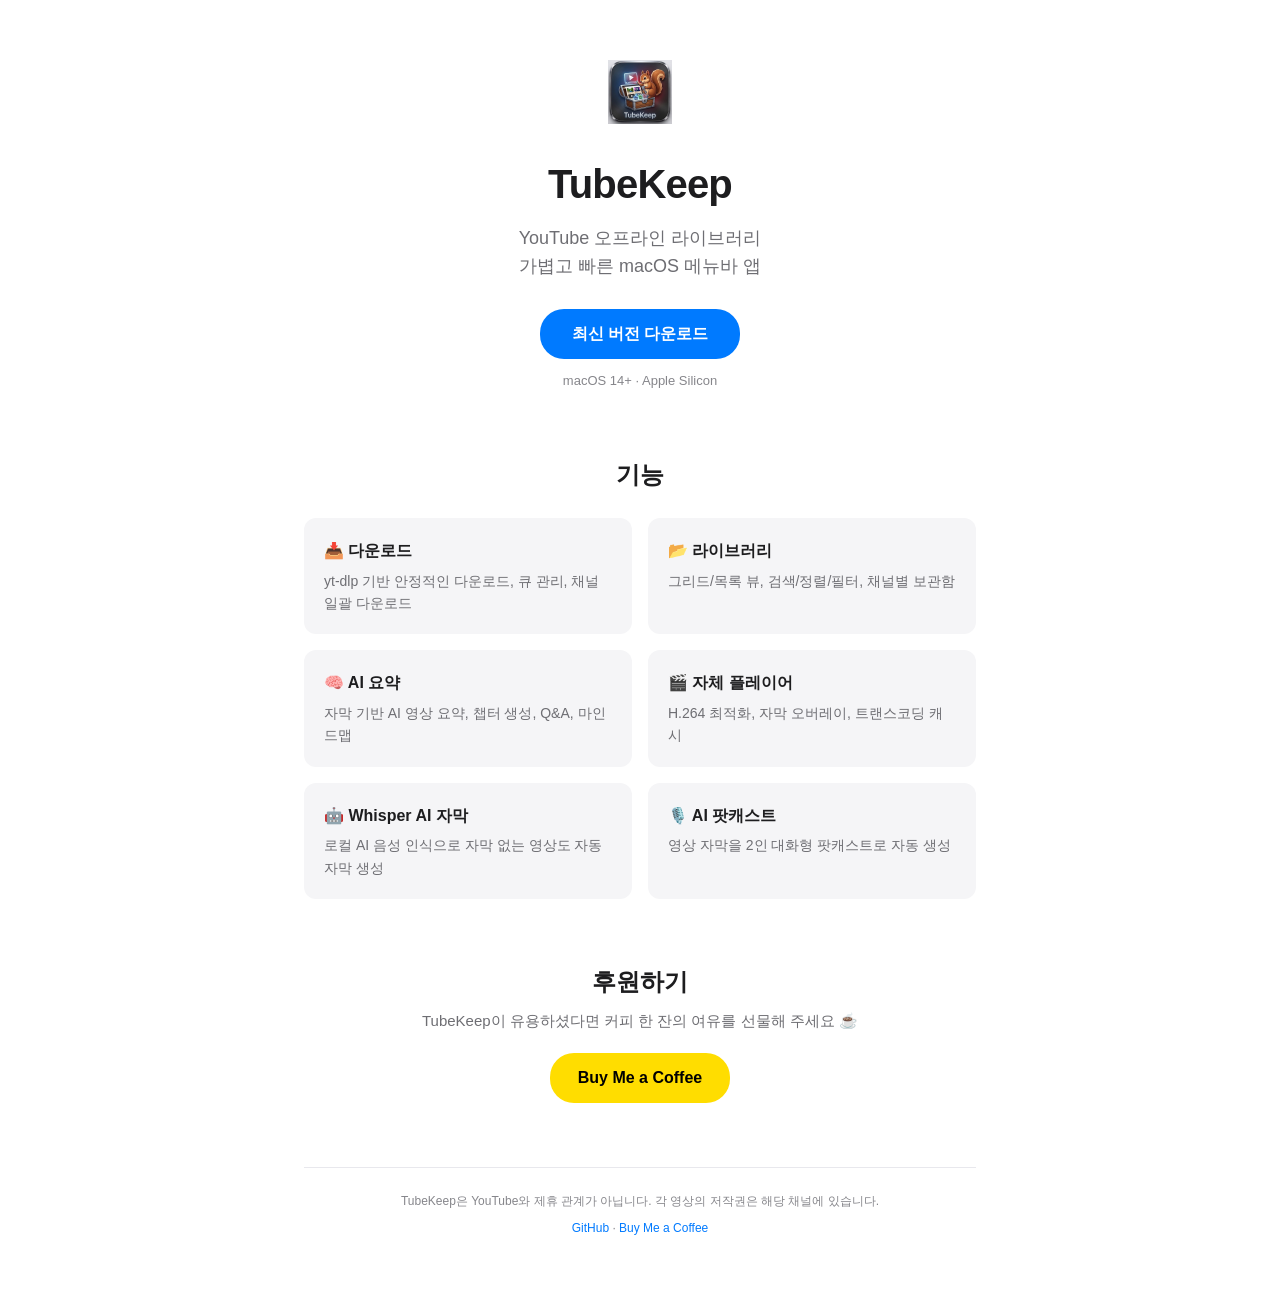
==== docs/index.html @ 2540acef "fix: 랜딩 페이지 아이콘을 앱 아이콘 PNG로 교체" ====
<!DOCTYPE html>
<html lang="ko">
<head>
<meta charset="UTF-8">
<meta name="viewport" content="width=device-width, initial-scale=1.0">
<title>TubeKeep — YouTube 오프라인 라이브러리</title>
<link rel="stylesheet" href="style.css">
</head>
<body>
<div class="container">
  <header>
    <div class="icon">
      <img src="app-icon.png" width="64" height="64" alt="TubeKeep">
    </div>
    <h1>TubeKeep</h1>
    <p class="subtitle">YouTube 오프라인 라이브러리<br>가볍고 빠른 macOS 메뉴바 앱</p>
    <a class="download-btn" href="https://github.com/YOUR_USERNAME/YOUR_REPO/releases">최신 버전 다운로드</a>
    <p class="version">macOS 14+ · Apple Silicon</p>
  </header>

  <section class="features">
    <h2>기능</h2>
    <div class="grid">
      <div class="card">
        <h3>📥 다운로드</h3>
        <p>yt-dlp 기반 안정적인 다운로드, 큐 관리, 채널 일괄 다운로드</p>
      </div>
      <div class="card">
        <h3>📂 라이브러리</h3>
        <p>그리드/목록 뷰, 검색/정렬/필터, 채널별 보관함</p>
      </div>
      <div class="card">
        <h3>🧠 AI 요약</h3>
        <p>자막 기반 AI 영상 요약, 챕터 생성, Q&amp;A, 마인드맵</p>
      </div>
      <div class="card">
        <h3>🎬 자체 플레이어</h3>
        <p>H.264 최적화, 자막 오버레이, 트랜스코딩 캐시</p>
      </div>
      <div class="card">
        <h3>🤖 Whisper AI 자막</h3>
        <p>로컬 AI 음성 인식으로 자막 없는 영상도 자동 자막 생성</p>
      </div>
      <div class="card">
        <h3>🎙️ AI 팟캐스트</h3>
        <p>영상 자막을 2인 대화형 팟캐스트로 자동 생성</p>
      </div>
    </div>
  </section>

  <section class="support">
    <h2>후원하기</h2>
    <p>TubeKeep이 유용하셨다면 커피 한 잔의 여유를 선물해 주세요 ☕</p>
        <a class="coffee-btn" href="https://buymeacoffee.com/borasarang" target="_blank">
      Buy Me a Coffee
    </a>
  </section>

  <footer>
    <p>TubeKeep은 YouTube와 제휴 관계가 아닙니다. 각 영상의 저작권은 해당 채널에 있습니다.</p>
    <p class="links">
      <a href="https://github.com/YOUR_USERNAME/YOUR_REPO">GitHub</a>
      ·
      <a href="https://buymeacoffee.com/borasarang">Buy Me a Coffee</a>
    </p>
  </footer>
</div>
</body>
</html>
---- docs/style.css ----
* { margin: 0; padding: 0; box-sizing: border-box; }
body {
  font-family: -apple-system, BlinkMacSystemFont, "Segoe UI", Roboto, sans-serif;
  color: #1d1d1f;
  background: #fff;
  line-height: 1.6;
}
.container { max-width: 720px; margin: 0 auto; padding: 60px 24px; }
header { text-align: center; margin-bottom: 64px; }
.icon { margin-bottom: 20px; }
h1 { font-size: 40px; font-weight: 700; margin-bottom: 8px; letter-spacing: -0.02em; }
.subtitle { font-size: 18px; color: #6e6e73; margin-bottom: 28px; }
.download-btn {
  display: inline-block;
  background: #007AFF;
  color: #fff;
  padding: 12px 32px;
  border-radius: 24px;
  font-size: 16px;
  font-weight: 600;
  text-decoration: none;
  transition: background 0.2s;
}
.download-btn:hover { background: #0056cc; }
.version { margin-top: 12px; font-size: 13px; color: #86868b; }
.features { margin-bottom: 64px; }
.features h2 { font-size: 24px; font-weight: 600; margin-bottom: 24px; text-align: center; }
.grid { display: grid; grid-template-columns: 1fr 1fr; gap: 16px; }
.card {
  background: #f5f5f7;
  border-radius: 12px;
  padding: 20px;
  transition: transform 0.15s;
}
.card:hover { transform: translateY(-2px); }
.card h3 { font-size: 16px; font-weight: 600; margin-bottom: 6px; }
.card p { font-size: 14px; color: #6e6e73; }
.support { text-align: center; margin-bottom: 64px; }
.support h2 { font-size: 24px; font-weight: 600; margin-bottom: 8px; }
.support p { font-size: 15px; color: #6e6e73; margin-bottom: 20px; }
.coffee-btn {
  display: inline-block;
  background: #FFDD00;
  color: #000;
  padding: 12px 28px;
  border-radius: 24px;
  font-size: 16px;
  font-weight: 600;
  text-decoration: none;
  transition: opacity 0.2s;
}
.coffee-btn:hover { opacity: 0.85; }
footer { text-align: center; font-size: 12px; color: #86868b; border-top: 1px solid #e8e8ed; padding-top: 24px; }
footer .links { margin-top: 8px; }
footer .links a { color: #007AFF; text-decoration: none; }
footer .links a:hover { text-decoration: underline; }
@media (max-width: 520px) { .grid { grid-template-columns: 1fr; } }
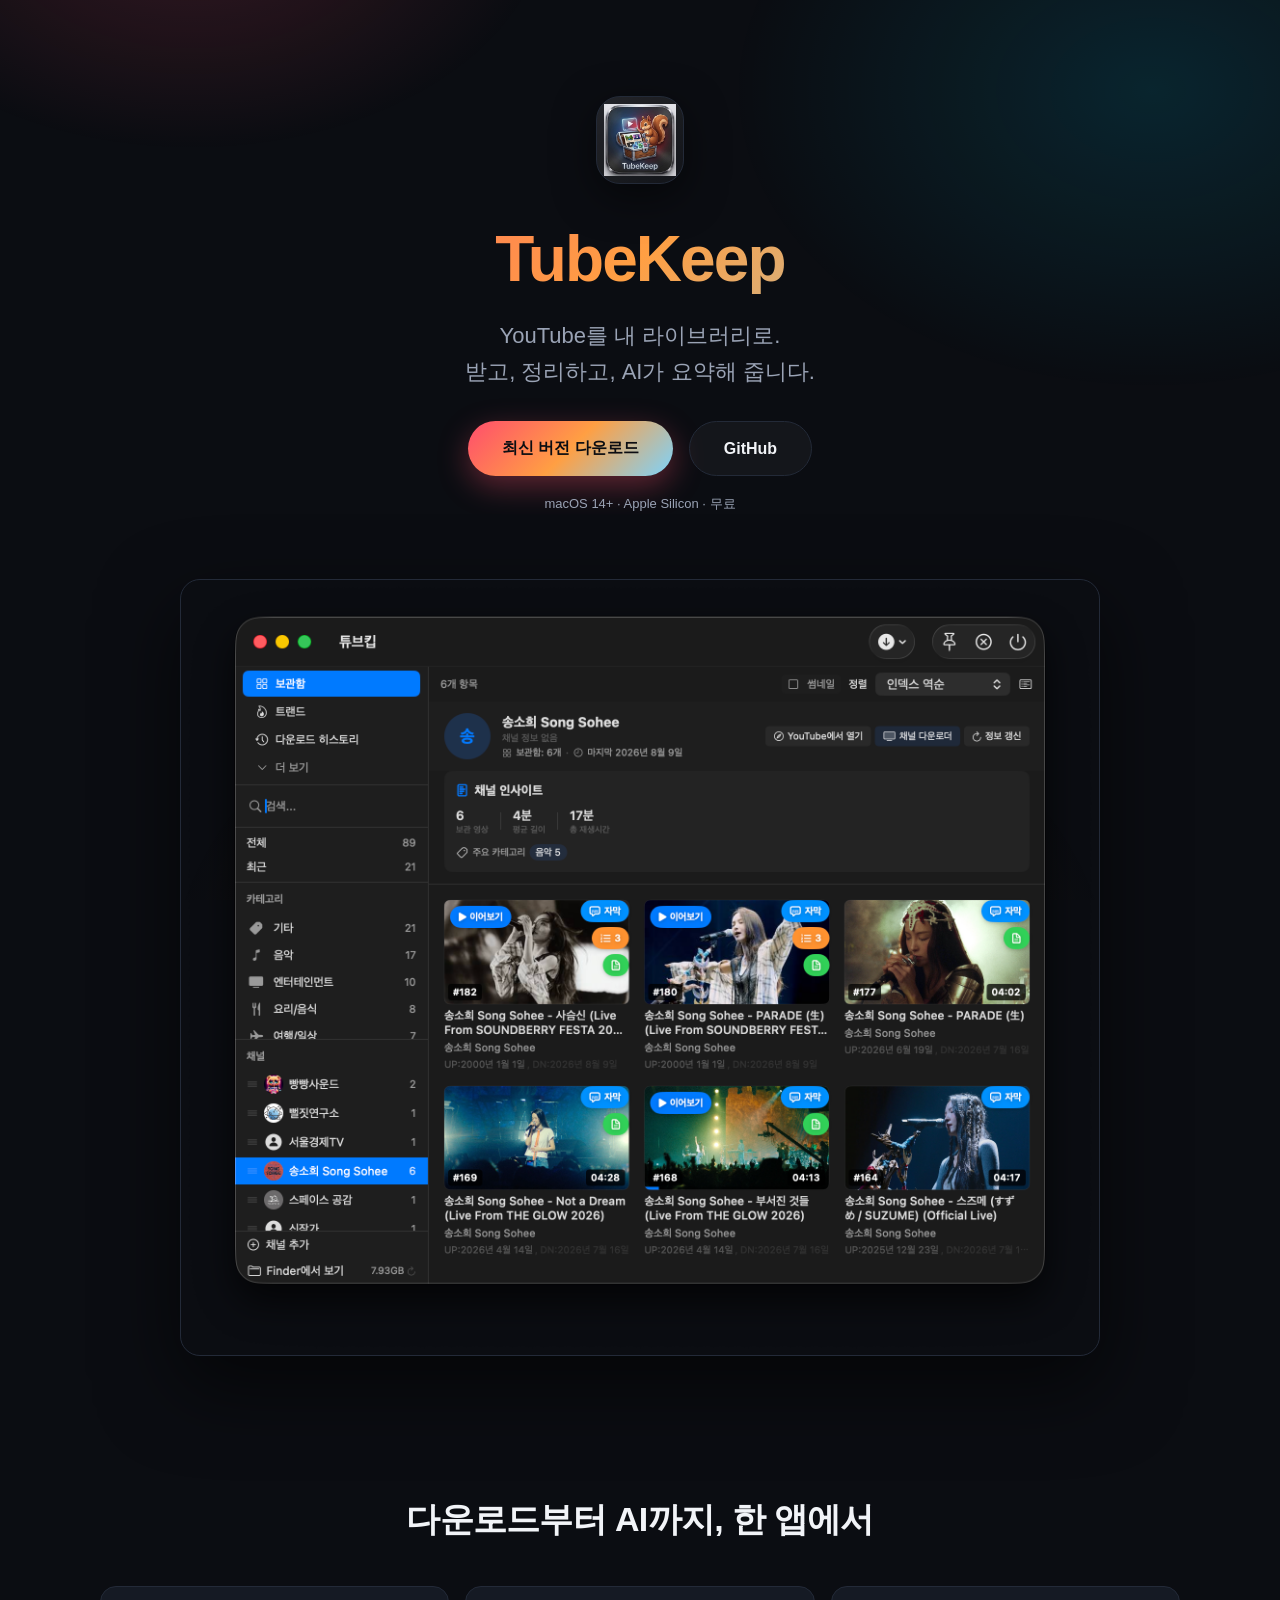
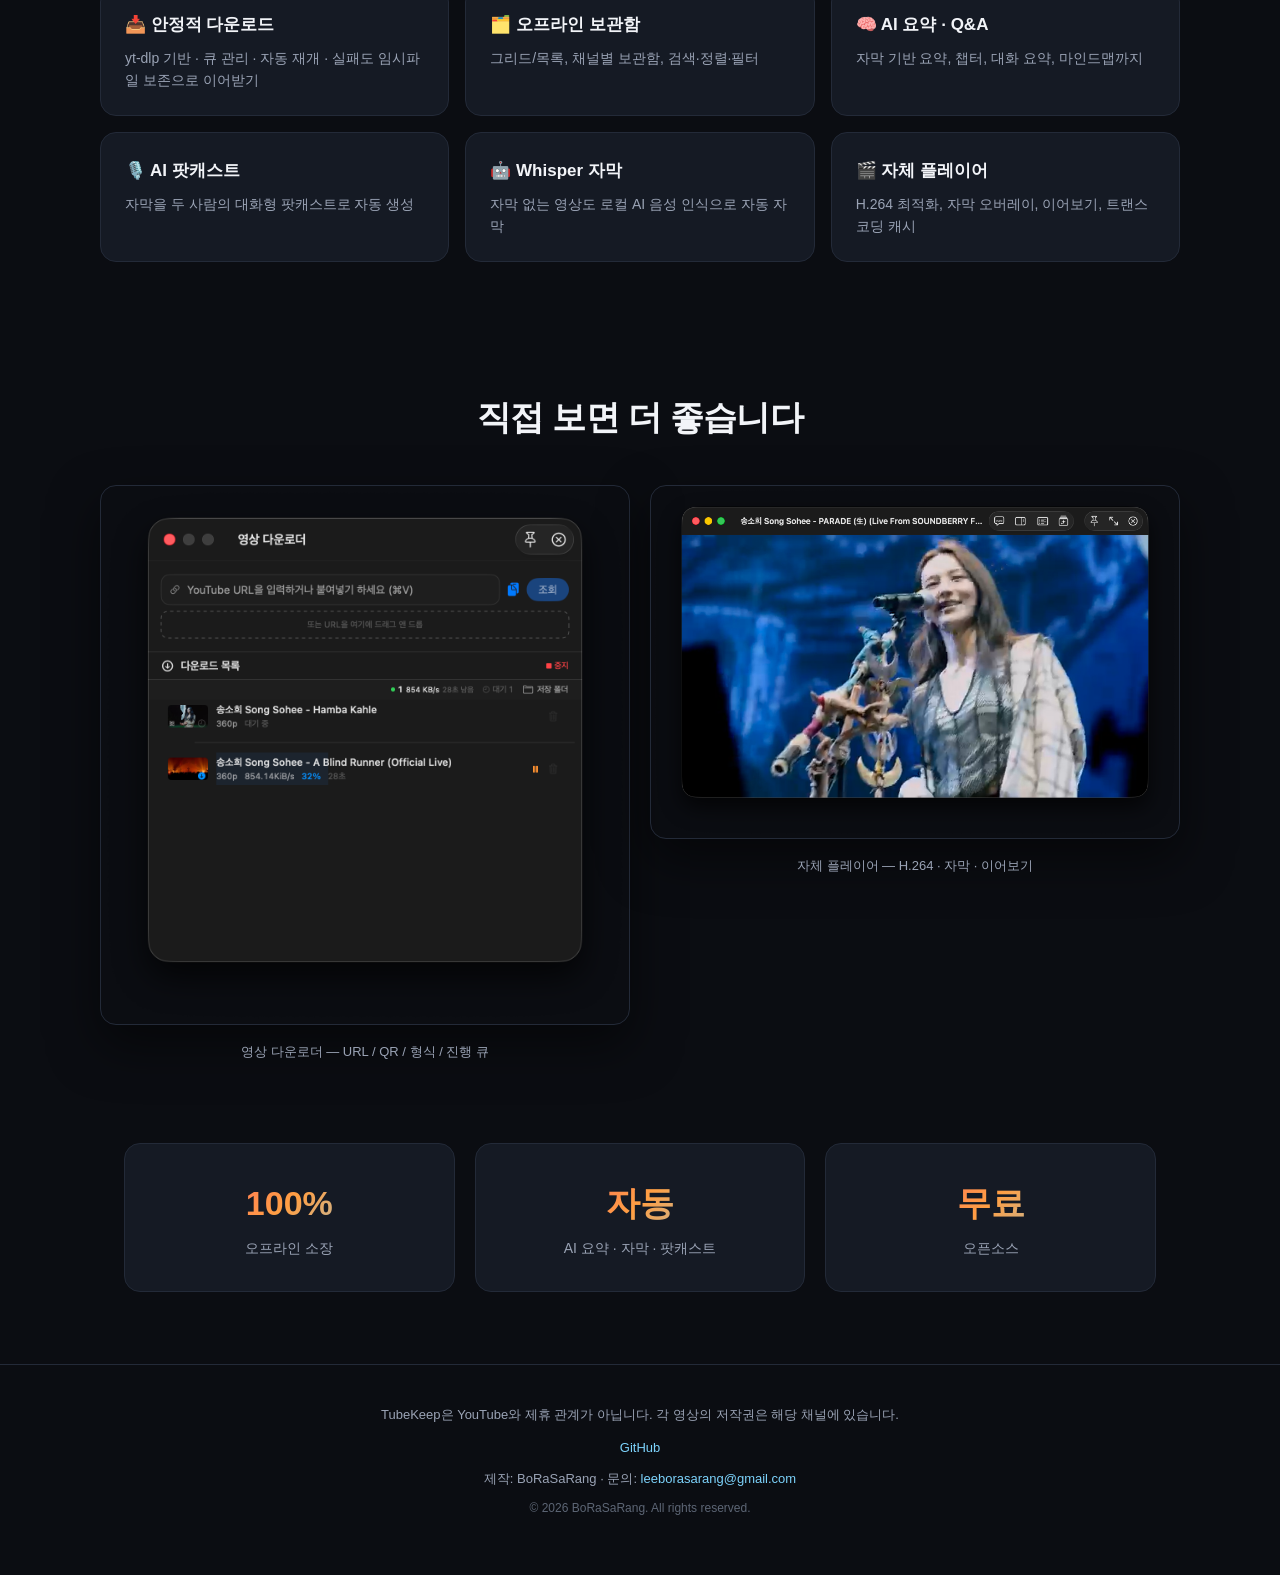
==== commit 9d8fa3a4: "docs: 랜딩 페이지 루트(/docs)로 이동 + 메인/다운로더 이미지 교체 - docs/web → docs 루트로 이동 (GitHub Pages 루트 https://borasa" ====
--- a/docs/index.html
+++ b/docs/index.html
@@ -3,67 +3,106 @@
 <head>
 <meta charset="UTF-8">
 <meta name="viewport" content="width=device-width, initial-scale=1.0">
-<title>TubeKeep — YouTube 오프라인 라이브러리</title>
+<title>TubeKeep — YouTube 오프라인 라이브러리 + AI</title>
 <link rel="stylesheet" href="style.css">
 </head>
 <body>
-<div class="container">
-  <header>
-    <div class="icon">
-      <img src="app-icon.png" width="64" height="64" alt="TubeKeep">
+
+<div class="bg-glow"></div>
+
+<!-- HERO -->
+<header class="hero">
+  <div class="hero-inner">
+    <div class="logo-badge">
+      <img src="app-icon.png" width="72" height="72" alt="TubeKeep">
     </div>
-    <h1>TubeKeep</h1>
-    <p class="subtitle">YouTube 오프라인 라이브러리<br>가볍고 빠른 macOS 메뉴바 앱</p>
-    <a class="download-btn" href="https://github.com/YOUR_USERNAME/YOUR_REPO/releases">최신 버전 다운로드</a>
-    <p class="version">macOS 14+ · Apple Silicon</p>
-  </header>
+    <h1 class="hero-title">TubeKeep</h1>
+    <p class="hero-sub">
+      YouTube를 내 라이브러리로.<br>
+      받고, 정리하고, AI가 요약해 줍니다.
+    </p>
+    <div class="hero-cta">
+      <a class="btn btn-primary" href="https://github.com/BoraSarang/TubeKeep/releases/latest">최신 버전 다운로드</a>
+      <a class="btn btn-ghost" href="https://github.com/BoraSarang/TubeKeep">GitHub</a>
+    </div>
+    <p class="hero-meta">macOS 14+ · Apple Silicon · 무료</p>
+  </div>
+</header>
 
-  <section class="features">
-    <h2>기능</h2>
-    <div class="grid">
-      <div class="card">
-        <h3>📥 다운로드</h3>
-        <p>yt-dlp 기반 안정적인 다운로드, 큐 관리, 채널 일괄 다운로드</p>
-      </div>
-      <div class="card">
-        <h3>📂 라이브러리</h3>
-        <p>그리드/목록 뷰, 검색/정렬/필터, 채널별 보관함</p>
-      </div>
-      <div class="card">
-        <h3>🧠 AI 요약</h3>
-        <p>자막 기반 AI 영상 요약, 챕터 생성, Q&amp;A, 마인드맵</p>
-      </div>
-      <div class="card">
-        <h3>🎬 자체 플레이어</h3>
-        <p>H.264 최적화, 자막 오버레이, 트랜스코딩 캐시</p>
-      </div>
-      <div class="card">
-        <h3>🤖 Whisper AI 자막</h3>
-        <p>로컬 AI 음성 인식으로 자막 없는 영상도 자동 자막 생성</p>
-      </div>
-      <div class="card">
-        <h3>🎙️ AI 팟캐스트</h3>
-        <p>영상 자막을 2인 대화형 팟캐스트로 자동 생성</p>
-      </div>
+<!-- SCREENSHOT HERO -->
+<section class="showcase">
+  <img src="screenshots/app/main.png" alt="TubeKeep 메인 화면" class="showcase-img">
+</section>
+
+<!-- FEATURES -->
+<section class="features">
+  <h2 class="section-title">다운로드부터 AI까지, 한 앱에서</h2>
+  <div class="grid">
+    <div class="card">
+      <h3>📥 안정적 다운로드</h3>
+      <p>yt-dlp 기반 · 큐 관리 · 자동 재개 · 실패도 임시파일 보존으로 이어받기</p>
     </div>
-  </section>
+    <div class="card">
+      <h3>🗂️ 오프라인 보관함</h3>
+      <p>그리드/목록, 채널별 보관함, 검색·정렬·필터</p>
+    </div>
+    <div class="card">
+      <h3>🧠 AI 요약 · Q&A</h3>
+      <p>자막 기반 요약, 챕터, 대화 요약, 마인드맵까지</p>
+    </div>
+    <div class="card">
+      <h3>🎙️ AI 팟캐스트</h3>
+      <p>자막을 두 사람의 대화형 팟캐스트로 자동 생성</p>
+    </div>
+    <div class="card">
+      <h3>🤖 Whisper 자막</h3>
+      <p>자막 없는 영상도 로컬 AI 음성 인식으로 자동 자막</p>
+    </div>
+    <div class="card">
+      <h3>🎬 자체 플레이어</h3>
+      <p>H.264 최적화, 자막 오버레이, 이어보기, 트랜스코딩 캐시</p>
+    </div>
+  </div>
+</section>
 
-  <section class="support">
-    <h2>후원하기</h2>
-    <p>TubeKeep이 유용하셨다면 커피 한 잔의 여유를 선물해 주세요 ☕</p>
-        <a class="coffee-btn" href="https://buymeacoffee.com/borasarang" target="_blank">
-      Buy Me a Coffee
-    </a>
-  </section>
+<!-- GALLERY -->
+<section class="gallery">
+  <h2 class="section-title">직접 보면 더 좋습니다</h2>
+  <div class="gallery-grid">
+    <figure class="shot">
+      <img src="screenshots/app/downloader.png" alt="영상 다운로더 화면">
+      <figcaption>영상 다운로더 — URL / QR / 형식 / 진행 큐</figcaption>
+    </figure>
+    <figure class="shot">
+      <img src="screenshots/app/player.png" alt="플레이어 화면">
+      <figcaption>자체 플레이어 — H.264 · 자막 · 이어보기</figcaption>
+    </figure>
+  </div>
+</section>
 
-  <footer>
-    <p>TubeKeep은 YouTube와 제휴 관계가 아닙니다. 각 영상의 저작권은 해당 채널에 있습니다.</p>
-    <p class="links">
-      <a href="https://github.com/YOUR_USERNAME/YOUR_REPO">GitHub</a>
-      ·
-      <a href="https://buymeacoffee.com/borasarang">Buy Me a Coffee</a>
-    </p>
-  </footer>
-</div>
+<!-- STATS -->
+<section class="stats">
+  <div class="stat">
+    <div class="stat-num">100%</div>
+    <div class="stat-label">오프라인 소장</div>
+  </div>
+  <div class="stat">
+    <div class="stat-num">자동</div>
+    <div class="stat-label">AI 요약 · 자막 · 팟캐스트</div>
+  </div>
+  <div class="stat">
+    <div class="stat-num">무료</div>
+    <div class="stat-label">오픈소스</div>
+  </div>
+</section>
+
+<footer class="footer">
+  <p>TubeKeep은 YouTube와 제휴 관계가 아닙니다. 각 영상의 저작권은 해당 채널에 있습니다.</p>
+  <p class="footer-links">
+    <a href="https://github.com/BoraSarang/TubeKeep">GitHub</a>
+  </p>
+  <p class="footer-info">제작: BoRaSaRang · 문의: <a href="mailto:leeborasarang@gmail.com">leeborasarang@gmail.com</a></p>
+  <p class="footer-copy">© 2026 BoRaSaRang. All rights reserved.</p>
+</footer>
 </body>
-</html>
+</html>
--- a/docs/style.css
+++ b/docs/style.css
@@ -1,57 +1,182 @@
 * { margin: 0; padding: 0; box-sizing: border-box; }
+:root {
+  --bg: #0b0d12;
+  --bg-soft: #12151d;
+  --card: #151a24;
+  --border: #232a38;
+  --text: #f2f4f8;
+  --muted: #9aa3b5;
+  --accent: #ff4d6d;
+  --accent2: #7dd3fc;
+  --gradient: linear-gradient(135deg, #ff4d6d 0%, #ff9f43 50%, #7dd3fc 100%);
+}
+html { scroll-behavior: smooth; }
 body {
   font-family: -apple-system, BlinkMacSystemFont, "Segoe UI", Roboto, sans-serif;
-  color: #1d1d1f;
-  background: #fff;
+  background: var(--bg);
+  color: var(--text);
   line-height: 1.6;
+  overflow-x: hidden;
 }
-.container { max-width: 720px; margin: 0 auto; padding: 60px 24px; }
-header { text-align: center; margin-bottom: 64px; }
-.icon { margin-bottom: 20px; }
-h1 { font-size: 40px; font-weight: 700; margin-bottom: 8px; letter-spacing: -0.02em; }
-.subtitle { font-size: 18px; color: #6e6e73; margin-bottom: 28px; }
-.download-btn {
+.bg-glow {
+  position: fixed;
+  inset: 0;
+  z-index: -1;
+  background:
+    radial-gradient(600px 400px at 15% -10%, rgba(255, 79, 109, 0.18), transparent 60%),
+    radial-gradient(700px 500px at 90% 10%, rgba(0, 212, 255, 0.12), transparent 60%),
+    radial-gradient(800px 600px at 50% 110%, rgba(255, 159, 67, 0.10), transparent 60%);
+}
+
+/* HERO */
+.hero { text-align: center; padding: 96px 24px 40px; }
+.logo-badge {
+  display: inline-flex;
+  justify-content: center;
+  align-items: center;
+  width: 88px; height: 88px;
+  margin-bottom: 24px;
+  border-radius: 24px;
+  background: linear-gradient(140deg, rgba(255,255,255,0.10), rgba(255,255,255,0.03));
+  border: 1px solid var(--border);
+  box-shadow: 0 12px 40px rgba(0,0,0,0.5);
+}
+.hero-title {
+  font-size: 64px;
+  font-weight: 800;
+  letter-spacing: -0.03em;
+  background: var(--gradient);
+  -webkit-background-clip: text;
+  background-clip: text;
+  -webkit-text-fill-color: transparent;
+  margin-bottom: 8px;
+}
+.hero-sub {
+  font-size: 22px;
+  color: var(--muted);
+  font-weight: 500;
+  margin-bottom: 32px;
+}
+.hero-cta { display: flex; gap: 16px; justify-content: center; flex-wrap: wrap; }
+.btn {
   display: inline-block;
-  background: #007AFF;
-  color: #fff;
-  padding: 12px 32px;
-  border-radius: 24px;
+  padding: 14px 34px;
+  border-radius: 999px;
   font-size: 16px;
   font-weight: 600;
   text-decoration: none;
-  transition: background 0.2s;
+  transition: transform 0.15s, box-shadow 0.2s;
 }
-.download-btn:hover { background: #0056cc; }
-.version { margin-top: 12px; font-size: 13px; color: #86868b; }
-.features { margin-bottom: 64px; }
-.features h2 { font-size: 24px; font-weight: 600; margin-bottom: 24px; text-align: center; }
-.grid { display: grid; grid-template-columns: 1fr 1fr; gap: 16px; }
+.btn-primary {
+  background: var(--gradient);
+  color: #0b0d12;
+  box-shadow: 0 10px 30px rgba(255, 79, 109, 0.35);
+}
+.btn-primary:hover { transform: translateY(-2px); box-shadow: 0 16px 40px rgba(255, 79, 109, 0.45); }
+.btn-ghost {
+  border: 1px solid var(--border);
+  color: var(--text);
+  background: rgba(255,255,255,0.04);
+}
+.btn-ghost:hover { background: rgba(255,255,255,0.09); transform: translateY(-2px); }
+.hero-meta { margin-top: 18px; font-size: 13px; color: var(--muted); }
+
+/* SHOWCASE */
+.showcase { padding: 24px 24px 64px; text-align: center; }
+.showcase-img {
+  max-width: 920px;
+  width: 100%;
+  border-radius: 20px;
+  border: 1px solid var(--border);
+  box-shadow: 0 30px 80px rgba(0,0,0,0.6);
+}
+
+/* SECTION */
+section { padding: 64px 24px; }
+.section-title {
+  font-size: 34px;
+  font-weight: 700;
+  letter-spacing: -0.02em;
+  text-align: center;
+  margin-bottom: 40px;
+}
+.container { max-width: 1080px; margin: 0 auto; }
+
+/* FEATURES */
+.features { background: var(--bg); }
+.features .grid {
+  max-width: 1080px;
+  margin: 0 auto;
+  display: grid;
+  grid-template-columns: repeat(3, 1fr);
+  gap: 16px;
+}
 .card {
-  background: #f5f5f7;
-  border-radius: 12px;
-  padding: 20px;
-  transition: transform 0.15s;
+  background: var(--card);
+  border: 1px solid var(--border);
+  border-radius: 16px;
+  padding: 24px;
+  transition: transform 0.18s, border-color 0.2s;
 }
-.card:hover { transform: translateY(-2px); }
-.card h3 { font-size: 16px; font-weight: 600; margin-bottom: 6px; }
-.card p { font-size: 14px; color: #6e6e73; }
-.support { text-align: center; margin-bottom: 64px; }
-.support h2 { font-size: 24px; font-weight: 600; margin-bottom: 8px; }
-.support p { font-size: 15px; color: #6e6e73; margin-bottom: 20px; }
-.coffee-btn {
-  display: inline-block;
-  background: #FFDD00;
-  color: #000;
-  padding: 12px 28px;
-  border-radius: 24px;
-  font-size: 16px;
-  font-weight: 600;
-  text-decoration: none;
-  transition: opacity 0.2s;
+.card:hover { transform: translateY(-4px); border-color: rgba(125, 211, 252, 0.4); }
+.card h3 { font-size: 17px; font-weight: 600; margin-bottom: 8px; }
+.card p { font-size: 14px; color: var(--muted); }
+
+/* GALLERY */
+.gallery { background: var(--bg); }
+.gallery-grid {
+  max-width: 1080px;
+  margin: 0 auto;
+  display: grid;
+  grid-template-columns: repeat(2, 1fr);
+  gap: 20px;
 }
-.coffee-btn:hover { opacity: 0.85; }
-footer { text-align: center; font-size: 12px; color: #86868b; border-top: 1px solid #e8e8ed; padding-top: 24px; }
-footer .links { margin-top: 8px; }
-footer .links a { color: #007AFF; text-decoration: none; }
-footer .links a:hover { text-decoration: underline; }
-@media (max-width: 520px) { .grid { grid-template-columns: 1fr; } }
+.shot { margin: 0; }
+.shot img {
+  width: 100%;
+  border-radius: 16px;
+  border: 1px solid var(--border);
+  box-shadow: 0 20px 50px rgba(0,0,0,0.5);
+}
+.shot figcaption { text-align: center; font-size: 13px; color: var(--muted); margin-top: 10px; }
+
+/* STATS */
+.stats {
+  max-width: 1080px;
+  margin: 0 auto;
+  display: grid;
+  grid-template-columns: repeat(3, 1fr);
+  gap: 20px;
+  text-align: center;
+  padding: 16px 24px 72px;
+}
+.stat {
+  background: var(--card);
+  border: 1px solid var(--border);
+  border-radius: 16px;
+  padding: 32px 20px;
+}
+.stat-num {
+  font-size: 34px;
+  font-weight: 800;
+  background: var(--gradient);
+  -webkit-background-clip: text;
+  background-clip: text;
+  -webkit-text-fill-color: transparent;
+}
+.stat-label { margin-top: 6px; font-size: 14px; color: var(--muted); }
+
+/* FOOTER */
+.footer { text-align: center; padding: 40px 24px 56px; border-top: 1px solid var(--border); color: var(--muted); font-size: 13px; }
+.footer-links { margin-top: 12px; }
+.footer-links a, .footer-info a { color: var(--accent2); text-decoration: none; }
+.footer-links a:hover, .footer-info a:hover { text-decoration: underline; }
+.footer-info { margin-top: 10px; }
+.footer-copy { margin-top: 10px; color: #5d6675; font-size: 12px; }
+
+@media (max-width: 768px) {
+  .hero-title { font-size: 44px; }
+  .features .grid { grid-template-columns: 1fr; }
+  .gallery-grid { grid-template-columns: 1fr; }
+  .stats { grid-template-columns: 1fr; }
+}
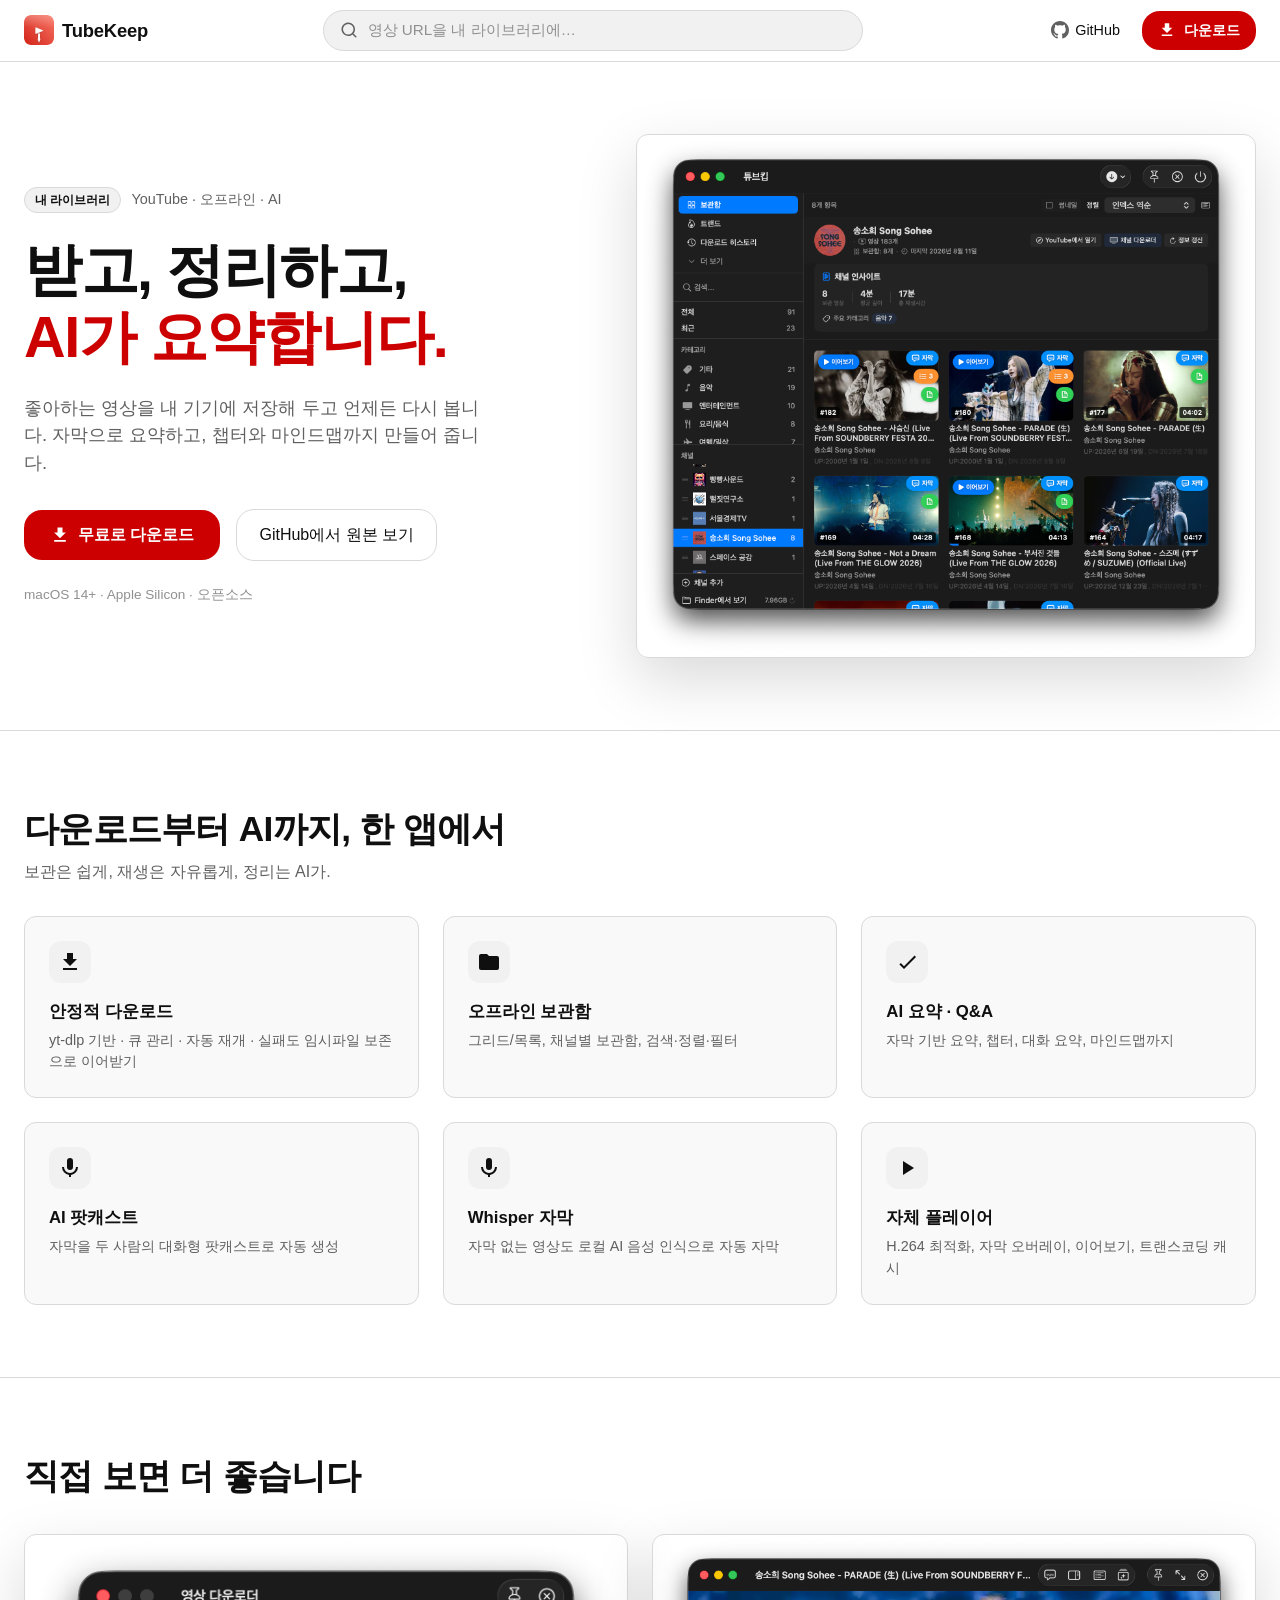
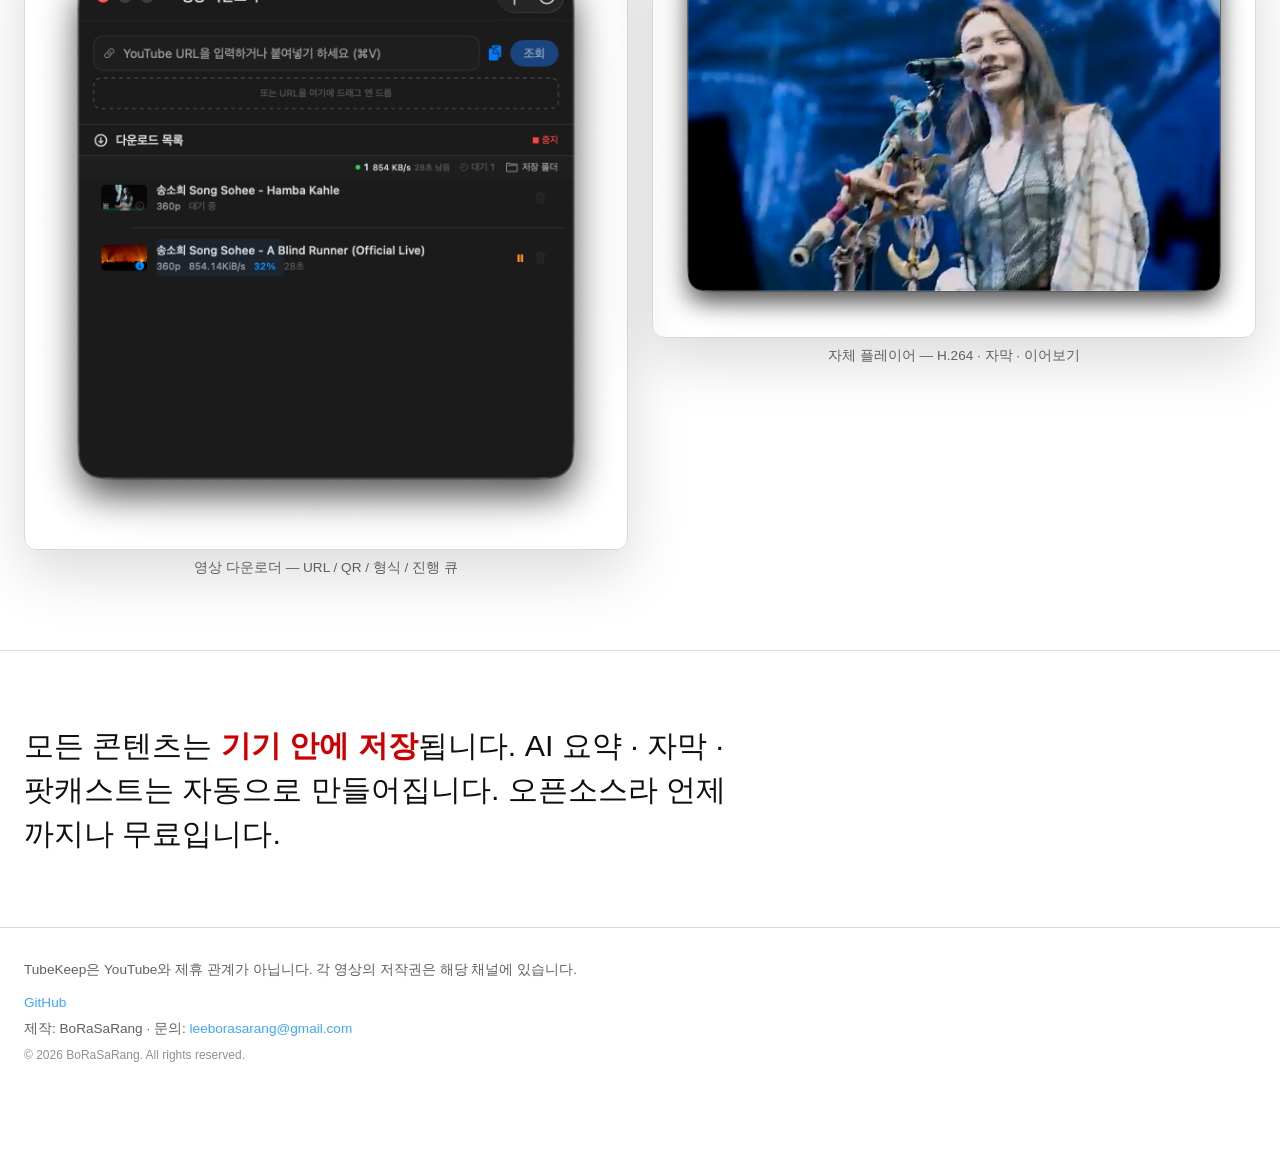
==== commit cdf6f04e: "feat(macos): 랜딩 페이지 YouTube 스타일 개편 — 단일 레드 앵커 + 반응형 4폭 (T-1122) - 비대칭 히어로 + 단일 레드(#ff0000) 앵커, 3색 그라" ====
--- a/docs/index.html
+++ b/docs/index.html
@@ -8,66 +8,117 @@
 </head>
 <body>
 
-<div class="bg-glow"></div>
-
-<!-- HERO -->
-<header class="hero">
-  <div class="hero-inner">
-    <div class="logo-badge">
-      <img src="app-icon.png" width="72" height="72" alt="TubeKeep">
+<!-- TOPBAR — YouTube-style bar -->
+<header class="topbar">
+  <div class="topbar-inner">
+    <a class="logo" href="#">
+      <img src="app-icon.png" width="30" height="30" alt="TubeKeep">
+      <span class="wordmark">TubeKeep</span>
+    </a>
+    <div class="search" role="search" aria-label="사이트 검색">
+      <svg class="search-icon" viewBox="0 0 24 24" aria-hidden="true" focusable="false">
+        <path fill="currentColor" d="M21.71 20.29 18 16.61A9 9 0 1 0 16.61 18l3.68 3.71a1 1 0 0 0 1.42-1.42M11 18a7 7 0 1 1 7-7 7 7 0 0 1-7 7"/>
+      </svg>
+      <span class="search-placeholder">영상 URL을 내 라이브러리에…</span>
     </div>
-    <h1 class="hero-title">TubeKeep</h1>
-    <p class="hero-sub">
-      YouTube를 내 라이브러리로.<br>
-      받고, 정리하고, AI가 요약해 줍니다.
-    </p>
-    <div class="hero-cta">
-      <a class="btn btn-primary" href="https://github.com/BoraSarang/TubeKeep/releases/latest">최신 버전 다운로드</a>
-      <a class="btn btn-ghost" href="https://github.com/BoraSarang/TubeKeep">GitHub</a>
+    <div class="topbar-actions">
+      <a class="ghost-btn" href="https://github.com/BoraSarang/TubeKeep">
+        <svg viewBox="0 0 16 16" aria-hidden="true" focusable="false"><path fill="currentColor" d="M8 0C3.58 0 0 3.58 0 8c0 3.54 2.29 6.53 5.47 7.59.4.07.55-.17.55-.38 0-.19-.01-.82-.01-1.49-2.01.37-2.53-.49-2.69-.94-.09-.23-.48-.94-.82-1.13-.28-.15-.68-.52-.01-.53.63-.01 1.08.58 1.23.82.72 1.21 1.87.87 2.33.66.07-.52.28-.87.51-1.07-1.78-.2-3.64-.89-3.64-3.95 0-.87.31-1.59.82-2.15-.08-.2-.36-1.02.08-2.12 0 0 .67-.21 2.2.82.64-.18 1.32-.27 2-.27s1.36.09 2 .27c1.53-1.04 2.2-.82 2.2-.82.44 1.1.16 1.92.08 2.12.51.56.82 1.27.82 2.15 0 3.07-1.87 3.75-3.65 3.95.29.25.54.73.54 1.48 0 1.07-.01 1.93-.01 2.2 0 .21.15.46.55.38A8.01 8.01 0 0 0 16 8c0-4.42-3.58-8-8-8"/></svg>
+        <span>GitHub</span>
+      </a>
+      <a class="yt-btn" href="https://github.com/BoraSarang/TubeKeep/releases/latest">
+        <svg viewBox="0 0 24 24" aria-hidden="true" focusable="false"><path fill="currentColor" d="M5 20h14v-2H5zM19 9h-4V3H9v6H5l7 7z"/></svg>
+        <span>다운로드</span>
+      </a>
     </div>
-    <p class="hero-meta">macOS 14+ · Apple Silicon · 무료</p>
   </div>
 </header>
 
-<!-- SCREENSHOT HERO -->
-<section class="showcase">
-  <img src="screenshots/app/main.png" alt="TubeKeep 메인 화면" class="showcase-img">
+<main>
+
+<!-- HERO -->
+<section class="hero">
+  <div class="hero-copy">
+    <p class="eyebrow"><span class="badge">내 라이브러리</span> YouTube · 오프라인 · AI</p>
+    <h1 class="hero-title">
+      받고, 정리하고,<br>
+      <span class="red">AI가 요약합니다.</span>
+    </h1>
+    <p class="hero-sub">
+      좋아하는 영상을 내 기기에 저장해 두고 언제든 다시 봅니다.
+      자막으로 요약하고, 챕터와 마인드맵까지 만들어 줍니다.
+    </p>
+    <div class="hero-cta">
+      <a class="yt-btn yt-btn-lg" href="https://github.com/BoraSarang/TubeKeep/releases/latest">
+        <svg viewBox="0 0 24 24" aria-hidden="true" focusable="false"><path fill="currentColor" d="M5 20h14v-2H5zM19 9h-4V3H9v6H5l7 7z"/></svg>
+        <span>무료로 다운로드</span>
+      </a>
+      <a class="host-btn" href="https://github.com/BoraSarang/TubeKeep">GitHub에서 원본 보기</a>
+    </div>
+    <p class="hero-meta">macOS 14+ · Apple Silicon · 오픈소스</p>
+  </div>
+  <figure class="hero-figure">
+    <img src="screenshots/app/main.png" alt="TubeKeep 메인 화면" class="showcase-img">
+  </figure>
 </section>
 
-<!-- FEATURES -->
+<!-- FEATURES — YouTube card grid -->
 <section class="features">
-  <h2 class="section-title">다운로드부터 AI까지, 한 앱에서</h2>
-  <div class="grid">
-    <div class="card">
-      <h3>📥 안정적 다운로드</h3>
+  <div class="section-head">
+    <h2 class="section-title">다운로드부터 AI까지, 한 앱에서</h2>
+    <p class="kicker">보관은 쉽게, 재생은 자유롭게, 정리는 AI가.</p>
+  </div>
+  <div class="card-grid">
+    <article class="card">
+      <div class="card-icon" aria-hidden="true">
+        <svg viewBox="0 0 24 24"><path fill="currentColor" d="M19 9h-4V3H9v6H5l7 7zM5 18v2h14v-2z"/></svg>
+      </div>
+      <h3>안정적 다운로드</h3>
       <p>yt-dlp 기반 · 큐 관리 · 자동 재개 · 실패도 임시파일 보존으로 이어받기</p>
-    </div>
-    <div class="card">
-      <h3>🗂️ 오프라인 보관함</h3>
+    </article>
+    <article class="card">
+      <div class="card-icon" aria-hidden="true">
+        <svg viewBox="0 0 24 24"><path fill="currentColor" d="M20 6h-8l-2-2H4a2 2 0 0 0-2 2v12a2 2 0 0 0 2 2h16a2 2 0 0 0 2-2V8a2 2 0 0 0-2-2"/></svg>
+      </div>
+      <h3>오프라인 보관함</h3>
       <p>그리드/목록, 채널별 보관함, 검색·정렬·필터</p>
-    </div>
-    <div class="card">
-      <h3>🧠 AI 요약 · Q&A</h3>
+    </article>
+    <article class="card">
+      <div class="card-icon" aria-hidden="true">
+        <svg viewBox="0 0 24 24"><path fill="currentColor" d="M9 16.17 5.83 13 4.41 14.41 9 19 21 7l-1.41-1.41z"/></svg>
+      </div>
+      <h3>AI 요약 · Q&amp;A</h3>
       <p>자막 기반 요약, 챕터, 대화 요약, 마인드맵까지</p>
-    </div>
-    <div class="card">
-      <h3>🎙️ AI 팟캐스트</h3>
+    </article>
+    <article class="card">
+      <div class="card-icon" aria-hidden="true">
+        <svg viewBox="0 0 24 24"><path fill="currentColor" d="M12 14a3 3 0 0 0 3-3V5a3 3 0 0 0-6 0v6a3 3 0 0 0 3 3m6-3a6 6 0 0 1-12 0H4a8 8 0 0 0 7 7.93V21h2v-2.07A8 8 0 0 0 20 11z"/></svg>
+      </div>
+      <h3>AI 팟캐스트</h3>
       <p>자막을 두 사람의 대화형 팟캐스트로 자동 생성</p>
-    </div>
-    <div class="card">
-      <h3>🤖 Whisper 자막</h3>
+    </article>
+    <article class="card">
+      <div class="card-icon" aria-hidden="true">
+        <svg viewBox="0 0 24 24"><path fill="currentColor" d="M12 14a3 3 0 0 0 3-3V5a3 3 0 0 0-6 0v6a3 3 0 0 0 3 3m6-3a6 6 0 0 1-12 0H4a8 8 0 0 0 7 7.93V21h2v-2.07A8 8 0 0 0 20 11z"/></svg>
+      </div>
+      <h3>Whisper 자막</h3>
       <p>자막 없는 영상도 로컬 AI 음성 인식으로 자동 자막</p>
-    </div>
-    <div class="card">
-      <h3>🎬 자체 플레이어</h3>
+    </article>
+    <article class="card">
+      <div class="card-icon" aria-hidden="true">
+        <svg viewBox="0 0 24 24"><path fill="currentColor" d="M8 5v14l11-7z"/></svg>
+      </div>
+      <h3>자체 플레이어</h3>
       <p>H.264 최적화, 자막 오버레이, 이어보기, 트랜스코딩 캐시</p>
-    </div>
+    </article>
   </div>
 </section>
 
-<!-- GALLERY -->
+<!-- GALLERY — screenshot pair -->
 <section class="gallery">
-  <h2 class="section-title">직접 보면 더 좋습니다</h2>
+  <div class="section-head">
+    <h2 class="section-title">직접 보면 더 좋습니다</h2>
+  </div>
   <div class="gallery-grid">
     <figure class="shot">
       <img src="screenshots/app/downloader.png" alt="영상 다운로더 화면">
@@ -80,21 +131,14 @@
   </div>
 </section>
 
-<!-- STATS -->
-<section class="stats">
-  <div class="stat">
-    <div class="stat-num">100%</div>
-    <div class="stat-label">오프라인 소장</div>
-  </div>
-  <div class="stat">
-    <div class="stat-num">자동</div>
-    <div class="stat-label">AI 요약 · 자막 · 팟캐스트</div>
-  </div>
-  <div class="stat">
-    <div class="stat-num">무료</div>
-    <div class="stat-label">오픈소스</div>
-  </div>
+<!-- PROOF -->
+<section class="proof">
+  <p class="proof-line">
+    모든 콘텐츠는 <strong>기기 안에 저장</strong>됩니다. AI 요약 · 자막 · 팟캐스트는 자동으로 만들어집니다. 오픈소스라 언제까지나 무료입니다.
+  </p>
 </section>
+
+</main>
 
 <footer class="footer">
   <p>TubeKeep은 YouTube와 제휴 관계가 아닙니다. 각 영상의 저작권은 해당 채널에 있습니다.</p>
@@ -104,5 +148,6 @@
   <p class="footer-info">제작: BoRaSaRang · 문의: <a href="mailto:leeborasarang@gmail.com">leeborasarang@gmail.com</a></p>
   <p class="footer-copy">© 2026 BoRaSaRang. All rights reserved.</p>
 </footer>
+
 </body>
 </html>
--- a/docs/style.css
+++ b/docs/style.css
@@ -1,182 +1,341 @@
+/* Hallmark · route: custom (bespoke) · structure: YouTube-style app landing
+ * paper: #0f0f0f · accent: #ff0000 · display: Apple SD Gothic Neo · body: system
+ * gates: all-pass · idea: "make TubeKeep feel like YouTube's own library tab" */
+:root {
+  --yt-bg: #0f0f0f;
+  --yt-bg-elevated: #212121;
+  --yt-bg-hover: #272727;
+  --yt-card: #1c1c1c;
+  --yt-text: #f1f1f1;
+  --yt-text-secondary: #aaaaaa;
+  --yt-text-muted: #606060;
+  --yt-rule: #3f3f3f;
+  --yt-red: #ff0000;
+  --yt-red-hover: #cc0000;
+  --yt-focus: #5b9cff;
+  --yt-blue: #3ea6ff;
+
+  --font-display: "Apple SD Gothic Neo", "Pretendard", -apple-system, BlinkMacSystemFont, sans-serif;
+  --font-body: -apple-system, "Apple SD Gothic Neo", "Pretendard", "Segoe UI", Roboto, sans-serif;
+
+  --space-2xs: 0.5rem; --space-xs: 0.75rem; --space-sm: 1rem;
+  --space-md: 1.5rem; --space-lg: 2rem; --space-xl: 3rem; --space-2xl: 4.5rem;
+
+  --radius: 12px;
+  --radius-search: 40px;
+  --radius-btn: 18px;
+}
+
 * { margin: 0; padding: 0; box-sizing: border-box; }
-:root {
-  --bg: #0b0d12;
-  --bg-soft: #12151d;
-  --card: #151a24;
-  --border: #232a38;
-  --text: #f2f4f8;
-  --muted: #9aa3b5;
-  --accent: #ff4d6d;
-  --accent2: #7dd3fc;
-  --gradient: linear-gradient(135deg, #ff4d6d 0%, #ff9f43 50%, #7dd3fc 100%);
-}
 html { scroll-behavior: smooth; }
+html, body { overflow-x: clip; }
 body {
-  font-family: -apple-system, BlinkMacSystemFont, "Segoe UI", Roboto, sans-serif;
-  background: var(--bg);
-  color: var(--text);
-  line-height: 1.6;
-  overflow-x: hidden;
-}
-.bg-glow {
-  position: fixed;
-  inset: 0;
-  z-index: -1;
-  background:
-    radial-gradient(600px 400px at 15% -10%, rgba(255, 79, 109, 0.18), transparent 60%),
-    radial-gradient(700px 500px at 90% 10%, rgba(0, 212, 255, 0.12), transparent 60%),
-    radial-gradient(800px 600px at 50% 110%, rgba(255, 159, 67, 0.10), transparent 60%);
-}
-
-/* HERO */
-.hero { text-align: center; padding: 96px 24px 40px; }
-.logo-badge {
-  display: inline-flex;
-  justify-content: center;
-  align-items: center;
-  width: 88px; height: 88px;
-  margin-bottom: 24px;
-  border-radius: 24px;
-  background: linear-gradient(140deg, rgba(255,255,255,0.10), rgba(255,255,255,0.03));
-  border: 1px solid var(--border);
-  box-shadow: 0 12px 40px rgba(0,0,0,0.5);
-}
-.hero-title {
-  font-size: 64px;
-  font-weight: 800;
-  letter-spacing: -0.03em;
-  background: var(--gradient);
-  -webkit-background-clip: text;
-  background-clip: text;
-  -webkit-text-fill-color: transparent;
-  margin-bottom: 8px;
-}
-.hero-sub {
-  font-size: 22px;
-  color: var(--muted);
-  font-weight: 500;
-  margin-bottom: 32px;
-}
-.hero-cta { display: flex; gap: 16px; justify-content: center; flex-wrap: wrap; }
-.btn {
-  display: inline-block;
-  padding: 14px 34px;
-  border-radius: 999px;
-  font-size: 16px;
+  font-family: var(--font-body);
+  background: var(--yt-bg);
+  color: var(--yt-text);
+  line-height: 1.5;
+  -webkit-font-smoothing: antialiased;
+}
+
+::selection { background: var(--yt-red); color: #fff; }
+a { color: inherit; }
+img { display: block; max-width: 100%; }
+svg { display: block; flex: none; }
+
+/* ===== TOPBAR ===== */
+.topbar {
+  position: sticky;
+  top: 0;
+  z-index: 20;
+  background: var(--yt-bg);
+  border-bottom: 1px solid var(--yt-rule);
+}
+.topbar-inner {
+  display: flex;
+  align-items: center;
+  gap: var(--space-md);
+  max-width: 1280px;
+  margin: 0 auto;
+  padding: 10px 24px;
+}
+.logo {
+  display: inline-flex;
+  align-items: center;
+  gap: 8px;
+  text-decoration: none;
+  flex: none;
+}
+.logo img { border-radius: 6px; }
+.wordmark {
+  font-family: var(--font-display);
+  font-size: 1.15rem;
+  font-weight: 700;
+  letter-spacing: -0.01em;
+  font-style: normal;
+}
+.wordmark::text { color: var(--yt-text); }
+
+.search {
+  display: flex;
+  align-items: center;
+  gap: 10px;
+  flex: 0 1 540px;
+  margin: 0 auto;
+  padding: 8px 16px;
+  background: var(--yt-bg-elevated);
+  border: 1px solid var(--yt-rule);
+  border-radius: var(--radius-search);
+}
+.search-icon { width: 18px; height: 18px; color: var(--yt-text-secondary); }
+.search-placeholder { color: var(--yt-text-muted); font-size: 0.95rem; white-space: nowrap; overflow: hidden; }
+
+.topbar-actions {
+  display: inline-flex;
+  align-items: center;
+  gap: 8px;
+  flex: none;
+}
+
+/* ===== BUTTONS ===== */
+.yt-btn {
+  display: inline-flex;
+  align-items: center;
+  gap: 8px;
+  padding: 9px 16px;
+  border-radius: var(--radius-btn);
+  background: var(--yt-red);
+  color: #fff;
+  font-size: 0.9rem;
   font-weight: 600;
   text-decoration: none;
-  transition: transform 0.15s, box-shadow 0.2s;
-}
-.btn-primary {
-  background: var(--gradient);
-  color: #0b0d12;
-  box-shadow: 0 10px 30px rgba(255, 79, 109, 0.35);
-}
-.btn-primary:hover { transform: translateY(-2px); box-shadow: 0 16px 40px rgba(255, 79, 109, 0.45); }
-.btn-ghost {
-  border: 1px solid var(--border);
-  color: var(--text);
-  background: rgba(255,255,255,0.04);
-}
-.btn-ghost:hover { background: rgba(255,255,255,0.09); transform: translateY(-2px); }
-.hero-meta { margin-top: 18px; font-size: 13px; color: var(--muted); }
-
-/* SHOWCASE */
-.showcase { padding: 24px 24px 64px; text-align: center; }
+  transition: background var(--dur-short) var(--ease-out);
+}
+.yt-btn svg { width: 18px; height: 18px; }
+.yt-btn:hover { background: var(--yt-red-hover); }
+.yt-btn:focus-visible, .ghost-btn:focus-visible, .host-btn:focus-visible {
+  outline: 2px solid var(--yt-focus); outline-offset: 2px;
+}
+.yt-btn-lg { padding: 13px 26px; font-size: 1rem; border-radius: var(--radius-btn); }
+.yt-btn-lg svg { width: 20px; height: 20px; }
+
+.ghost-btn {
+  display: inline-flex;
+  align-items: center;
+  gap: 6px;
+  padding: 8px 14px;
+  border-radius: var(--radius-btn);
+  color: var(--yt-text);
+  font-size: 0.9rem;
+  font-weight: 500;
+  text-decoration: none;
+  transition: background var(--dur-short) var(--ease-out);
+}
+.ghost-btn:hover { background: var(--yt-bg-hover); }
+.ghost-btn svg { width: 18px; height: 18px; color: var(--yt-text-secondary); }
+.ghost-btn span { white-space: nowrap; }
+
+.host-btn {
+  display: inline-block;
+  padding: 13px 22px;
+  border: 1px solid var(--yt-rule);
+  border-radius: var(--radius-btn);
+  color: var(--yt-text);
+  font-size: 1rem;
+  font-weight: 500;
+  text-decoration: none;
+  transition: background var(--dur-short) var(--ease-out);
+}
+.host-btn:hover { background: var(--yt-bg-hover); }
+
+/* ===== HERO ===== */
+.hero {
+  display: grid;
+  grid-template-columns: minmax(0, 1fr) minmax(0, 1.1fr);
+  gap: var(--space-xl);
+  align-items: center;
+  max-width: 1280px;
+  margin: 0 auto;
+  padding: var(--space-2xl) 24px;
+}
+.hero-copy { text-align: left; }
+.eyebrow {
+  display: flex;
+  align-items: center;
+  gap: 10px;
+  flex-wrap: wrap;
+  color: var(--yt-text-secondary);
+  font-size: 0.9rem;
+  font-weight: 500;
+  margin-bottom: var(--space-md);
+}
+.badge {
+  display: inline-block;
+  padding: 3px 10px;
+  border-radius: 999px;
+  background: var(--yt-bg-elevated);
+  border: 1px solid var(--yt-rule);
+  color: var(--yt-text);
+  font-size: 0.78rem;
+  font-weight: 600;
+}
+.hero-title {
+  font-family: var(--font-display);
+  font-size: clamp(2.4rem, 5.2vw, 3.6rem);
+  font-weight: 800;
+  letter-spacing: -0.025em;
+  line-height: 1.15;
+  font-style: normal;
+  overflow-wrap: anywhere;
+  min-width: 0;
+  margin-bottom: var(--space-md);
+}
+.red { color: var(--yt-red); }
+.hero-sub {
+  font-size: 1.15rem;
+  color: var(--yt-text-secondary);
+  max-width: 46ch;
+  margin-bottom: var(--space-lg);
+}
+.hero-cta { display: flex; gap: var(--space-sm); flex-wrap: wrap; align-items: center; }
+.hero-meta { margin-top: var(--space-md); font-size: 0.85rem; color: var(--yt-text-muted); }
+.hero-figure { margin: 0; }
 .showcase-img {
-  max-width: 920px;
   width: 100%;
-  border-radius: 20px;
-  border: 1px solid var(--border);
-  box-shadow: 0 30px 80px rgba(0,0,0,0.6);
-}
-
-/* SECTION */
-section { padding: 64px 24px; }
+  border-radius: var(--radius);
+  border: 1px solid var(--yt-rule);
+  box-shadow: 0 24px 70px rgba(0, 0, 0, 0.55);
+}
+
+/* ===== SECTIONS ===== */
+section { max-width: 1280px; margin: 0 auto; padding: var(--space-2xl) 24px; }
+.section-head { margin-bottom: var(--space-lg); }
 .section-title {
-  font-size: 34px;
-  font-weight: 700;
+  font-family: var(--font-display);
+  font-size: clamp(1.6rem, 3vw, 2.2rem);
+  font-weight: 750;
   letter-spacing: -0.02em;
-  text-align: center;
-  margin-bottom: 40px;
-}
-.container { max-width: 1080px; margin: 0 auto; }
-
-/* FEATURES */
-.features { background: var(--bg); }
-.features .grid {
-  max-width: 1080px;
-  margin: 0 auto;
+  font-style: normal;
+  overflow-wrap: anywhere;
+  min-width: 0;
+}
+.kicker { margin-top: 4px; color: var(--yt-text-secondary); font-size: 1rem; }
+
+/* ===== FEATURES — YouTube card grid ===== */
+.features { border-top: 1px solid var(--yt-rule); }
+.card-grid {
   display: grid;
-  grid-template-columns: repeat(3, 1fr);
-  gap: 16px;
+  grid-template-columns: repeat(3, minmax(0, 1fr));
+  gap: var(--space-md);
 }
 .card {
-  background: var(--card);
-  border: 1px solid var(--border);
-  border-radius: 16px;
-  padding: 24px;
-  transition: transform 0.18s, border-color 0.2s;
-}
-.card:hover { transform: translateY(-4px); border-color: rgba(125, 211, 252, 0.4); }
-.card h3 { font-size: 17px; font-weight: 600; margin-bottom: 8px; }
-.card p { font-size: 14px; color: var(--muted); }
-
-/* GALLERY */
-.gallery { background: var(--bg); }
+  background: var(--yt-card);
+  border: 1px solid var(--yt-rule);
+  border-radius: var(--radius);
+  padding: var(--space-md);
+  transition: background var(--dur-short) var(--ease-out);
+}
+.card:hover { background: var(--yt-bg-hover); }
+.card-icon {
+  display: inline-flex;
+  align-items: center;
+  justify-content: center;
+  width: 42px; height: 42px;
+  margin-bottom: var(--space-sm);
+  border-radius: 12px;
+  background: var(--yt-bg-elevated);
+  color: var(--yt-text);
+}
+.card-icon svg { width: 24px; height: 24px; }
+.card h3 {
+  font-family: var(--font-display);
+  font-size: 1.05rem;
+  font-weight: 650;
+  font-style: normal;
+  margin-bottom: 6px;
+}
+.card p { font-size: 0.9rem; color: var(--yt-text-secondary); }
+
+/* ===== GALLERY ===== */
+.gallery { border-top: 1px solid var(--yt-rule); }
 .gallery-grid {
-  max-width: 1080px;
-  margin: 0 auto;
   display: grid;
-  grid-template-columns: repeat(2, 1fr);
-  gap: 20px;
+  grid-template-columns: repeat(2, minmax(0, 1fr));
+  gap: var(--space-md);
 }
 .shot { margin: 0; }
 .shot img {
   width: 100%;
-  border-radius: 16px;
-  border: 1px solid var(--border);
-  box-shadow: 0 20px 50px rgba(0,0,0,0.5);
-}
-.shot figcaption { text-align: center; font-size: 13px; color: var(--muted); margin-top: 10px; }
-
-/* STATS */
-.stats {
-  max-width: 1080px;
+  border-radius: var(--radius);
+  border: 1px solid var(--yt-rule);
+}
+.shot figcaption {
+  margin-top: 8px;
+  font-size: 0.85rem;
+  color: var(--yt-text-secondary);
+  text-align: center;
+}
+
+/* ===== PROOF ===== */
+.proof { border-top: 1px solid var(--yt-rule); }
+.proof-line {
+  font-family: var(--font-display);
+  font-size: clamp(1.3rem, 2.6vw, 1.9rem);
+  line-height: 1.45;
+  max-width: 42ch;
+  font-style: normal;
+}
+.proof-line strong { color: var(--yt-red); font-weight: 700; }
+
+/* ===== FOOTER ===== */
+.footer {
+  max-width: 1280px;
   margin: 0 auto;
-  display: grid;
-  grid-template-columns: repeat(3, 1fr);
-  gap: 20px;
-  text-align: center;
-  padding: 16px 24px 72px;
-}
-.stat {
-  background: var(--card);
-  border: 1px solid var(--border);
-  border-radius: 16px;
-  padding: 32px 20px;
-}
-.stat-num {
-  font-size: 34px;
-  font-weight: 800;
-  background: var(--gradient);
-  -webkit-background-clip: text;
-  background-clip: text;
-  -webkit-text-fill-color: transparent;
-}
-.stat-label { margin-top: 6px; font-size: 14px; color: var(--muted); }
-
-/* FOOTER */
-.footer { text-align: center; padding: 40px 24px 56px; border-top: 1px solid var(--border); color: var(--muted); font-size: 13px; }
-.footer-links { margin-top: 12px; }
-.footer-links a, .footer-info a { color: var(--accent2); text-decoration: none; }
+  padding: var(--space-lg) 24px calc(var(--space-xl) + 40px);
+  border-top: 1px solid var(--yt-rule);
+  color: var(--yt-text-secondary);
+  font-size: 0.85rem;
+}
+.footer-links { margin-top: var(--space-xs); }
+.footer-links a, .footer-info a { color: var(--yt-blue); text-decoration: none; }
 .footer-links a:hover, .footer-info a:hover { text-decoration: underline; }
-.footer-info { margin-top: 10px; }
-.footer-copy { margin-top: 10px; color: #5d6675; font-size: 12px; }
-
-@media (max-width: 768px) {
-  .hero-title { font-size: 44px; }
-  .features .grid { grid-template-columns: 1fr; }
-  .gallery-grid { grid-template-columns: 1fr; }
-  .stats { grid-template-columns: 1fr; }
+.footer-info { margin-top: 6px; }
+.footer-copy { margin-top: 6px; color: var(--yt-text-muted); font-size: 0.75rem; }
+
+/* ===== RESPONSIVE — 320 / 375 / 414 / 768 ===== */
+@media (max-width: 900px) {
+  .hero { grid-template-columns: minmax(0, 1fr); gap: var(--space-lg); padding-top: var(--space-xl); }
+  .card-grid { grid-template-columns: repeat(2, minmax(0, 1fr)); }
+}
+@media (max-width: 600px) {
+  .topbar-inner { padding: 8px 16px; gap: var(--space-xs); }
+  .search { display: none; }
+  .ghost-btn span { display: none; }
+  .hero, section { padding-left: 16px; padding-right: 16px; }
+  .hero-sub { font-size: 1rem; }
+  .card-grid { grid-template-columns: minmax(0, 1fr); }
+  .gallery-grid { grid-template-columns: minmax(0, 1fr); }
+  .hero-title { font-size: clamp(2rem, 9vw, 2.6rem); }
+}
+@media (max-width: 320px) {
+  .yt-btn-lg, .host-btn { padding: 12px 18px; }
+}
+
+@media (prefers-reduced-motion: reduce) {
+  html { scroll-behavior: auto; }
+}
+
+@media (prefers-color-scheme: light) {
+  :root {
+    --yt-bg: #ffffff;
+    --yt-bg-elevated: #f1f1f1;
+    --yt-bg-hover: #e9e9e9;
+    --yt-card: #f9f9f9;
+    --yt-text: #0f0f0f;
+    --yt-text-secondary: #606060;
+    --yt-text-muted: #909090;
+    --yt-rule: #d9d9d9;
+    --yt-red: #cc0000;
+    --yt-red-hover: #b00000;
+  }
+  .showcase-img, .shot img { box-shadow: 0 22px 60px rgba(0, 0, 0, 0.15); }
 }
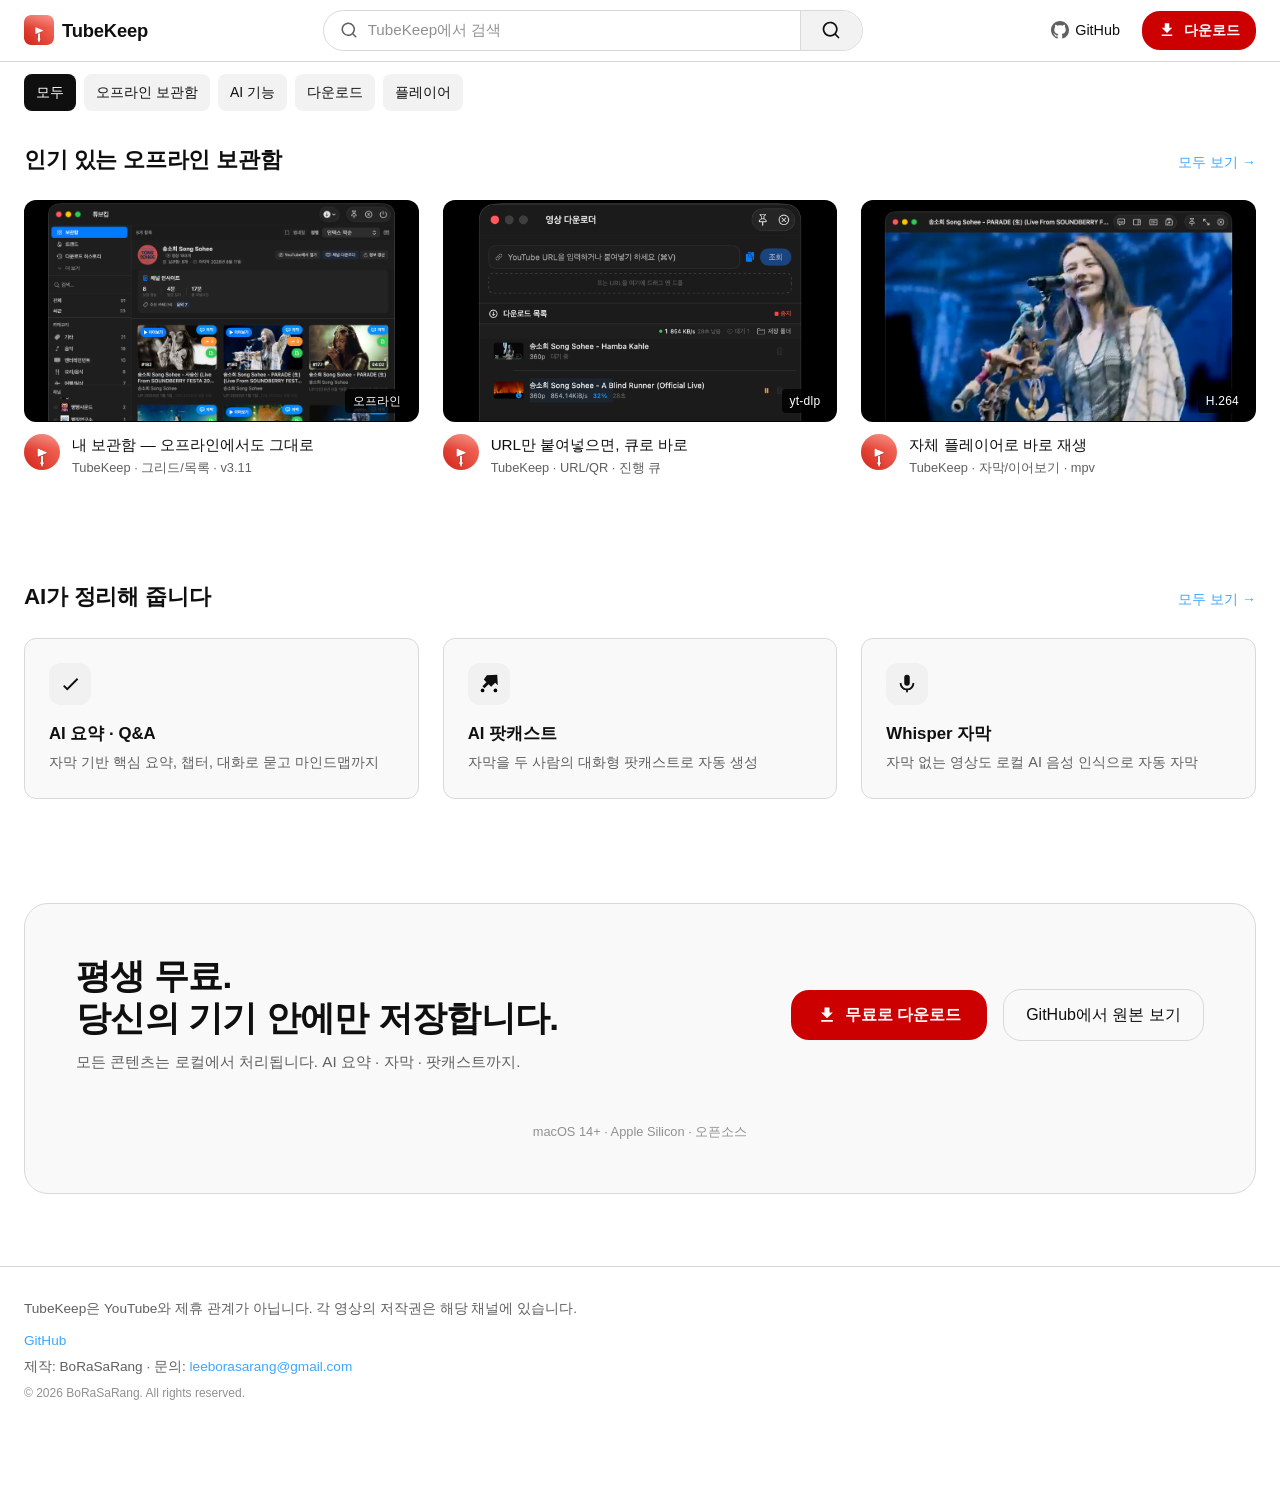
==== commit 19a67aac: "feat(macos): 랜딩 YouTube 홈 미러 재설계 — 칩 행 + 16:9 비디오 카드 그리드 (T-1126) - 히어로 제거 → 카테고리 칩 행 + 유튜브 문법 비디오 카" ====
--- a/docs/index.html
+++ b/docs/index.html
@@ -16,10 +16,17 @@
       <span class="wordmark">TubeKeep</span>
     </a>
     <div class="search" role="search" aria-label="사이트 검색">
-      <svg class="search-icon" viewBox="0 0 24 24" aria-hidden="true" focusable="false">
-        <path fill="currentColor" d="M21.71 20.29 18 16.61A9 9 0 1 0 16.61 18l3.68 3.71a1 1 0 0 0 1.42-1.42M11 18a7 7 0 1 1 7-7 7 7 0 0 1-7 7"/>
-      </svg>
-      <span class="search-placeholder">영상 URL을 내 라이브러리에…</span>
+      <span class="search-field">
+        <svg class="search-icon" viewBox="0 0 24 24" aria-hidden="true" focusable="false">
+          <path fill="currentColor" d="M21.71 20.29 18 16.61A9 9 0 1 0 16.61 18l3.68 3.71a1 1 0 0 0 1.42-1.42M11 18a7 7 0 1 1 7-7 7 7 0 0 1-7 7"/>
+        </svg>
+        <span class="search-placeholder">TubeKeep에서 검색</span>
+      </span>
+      <button class="search-btn" type="button" aria-label="검색">
+        <svg viewBox="0 0 24 24" aria-hidden="true" focusable="false">
+          <path fill="currentColor" d="M21.71 20.29 18 16.61A9 9 0 1 0 16.61 18l3.68 3.71a1 1 0 0 0 1.42-1.42M11 18a7 7 0 1 1 7-7 7 7 0 0 1-7 7"/>
+        </svg>
+      </button>
     </div>
     <div class="topbar-actions">
       <a class="ghost-btn" href="https://github.com/BoraSarang/TubeKeep">
@@ -34,65 +41,96 @@
   </div>
 </header>
 
+<!-- CHIP ROW — YouTube-style category chips -->
+<nav class="chip-row" aria-label="카테고리">
+  <a class="chip active" href="#library" aria-current="true">모두</a>
+  <a class="chip" href="#library">오프라인 보관함</a>
+  <a class="chip" href="#ai">AI 기능</a>
+  <a class="chip" href="#download">다운로드</a>
+  <a class="chip" href="#library">플레이어</a>
+</nav>
+
 <main>
 
-<!-- HERO -->
-<section class="hero">
-  <div class="hero-copy">
-    <p class="eyebrow"><span class="badge">내 라이브러리</span> YouTube · 오프라인 · AI</p>
-    <h1 class="hero-title">
-      받고, 정리하고,<br>
-      <span class="red">AI가 요약합니다.</span>
-    </h1>
-    <p class="hero-sub">
-      좋아하는 영상을 내 기기에 저장해 두고 언제든 다시 봅니다.
-      자막으로 요약하고, 챕터와 마인드맵까지 만들어 줍니다.
-    </p>
-    <div class="hero-cta">
-      <a class="yt-btn yt-btn-lg" href="https://github.com/BoraSarang/TubeKeep/releases/latest">
-        <svg viewBox="0 0 24 24" aria-hidden="true" focusable="false"><path fill="currentColor" d="M5 20h14v-2H5zM19 9h-4V3H9v6H5l7 7z"/></svg>
-        <span>무료로 다운로드</span>
-      </a>
-      <a class="host-btn" href="https://github.com/BoraSarang/TubeKeep">GitHub에서 원본 보기</a>
-    </div>
-    <p class="hero-meta">macOS 14+ · Apple Silicon · 오픈소스</p>
+<!-- LIBRARY — video grid -->
+<section id="library" class="yt-section">
+  <div class="section-row">
+    <h2 class="section-title">인기 있는 오프라인 보관함</h2>
+    <a class="see-all" href="#download">모두 보기 →</a>
   </div>
-  <figure class="hero-figure">
-    <img src="screenshots/app/main.png" alt="TubeKeep 메인 화면" class="showcase-img">
-  </figure>
+  <div class="video-grid">
+
+    <article class="video-card">
+      <div class="thumb">
+        <img src="screenshots/app/main.png" alt="TubeKeep 오프라인 보관함 화면" loading="lazy" decoding="async">
+        <span class="thumb-badge">오프라인</span>
+        <span class="thumb-overlay" aria-hidden="true">
+          <svg viewBox="0 0 24 24"><path fill="#fff" d="M8 5v14l11-7z"/></svg>
+        </span>
+      </div>
+      <div class="vc-body">
+        <span class="vc-avatar" aria-hidden="true"><img src="app-icon.png" width="36" height="36" alt=""></span>
+        <div class="vc-info">
+          <h3 class="vc-title">내 보관함 — 오프라인에서도 그대로</h3>
+          <p class="vc-meta">TubeKeep · 그리드/목록 · v3.11</p>
+        </div>
+      </div>
+    </article>
+
+    <article class="video-card">
+      <div class="thumb">
+        <img src="screenshots/app/downloader.png" alt="TubeKeep 영상 다운로더 화면" loading="lazy" decoding="async">
+        <span class="thumb-badge">yt-dlp</span>
+        <span class="thumb-overlay" aria-hidden="true">
+          <svg viewBox="0 0 24 24"><path fill="#fff" d="M8 5v14l11-7z"/></svg>
+        </span>
+      </div>
+      <div class="vc-body">
+        <span class="vc-avatar" aria-hidden="true"><img src="app-icon.png" width="36" height="36" alt=""></span>
+        <div class="vc-info">
+          <h3 class="vc-title">URL만 붙여넣으면, 큐로 바로</h3>
+          <p class="vc-meta">TubeKeep · URL/QR · 진행 큐</p>
+        </div>
+      </div>
+    </article>
+
+    <article class="video-card">
+      <div class="thumb">
+        <img src="screenshots/app/player.png" alt="TubeKeep 플레이어 화면" loading="lazy" decoding="async">
+        <span class="thumb-badge">H.264</span>
+        <span class="thumb-overlay" aria-hidden="true">
+          <svg viewBox="0 0 24 24"><path fill="#fff" d="M8 5v14l11-7z"/></svg>
+        </span>
+      </div>
+      <div class="vc-body">
+        <span class="vc-avatar" aria-hidden="true"><img src="app-icon.png" width="36" height="36" alt=""></span>
+        <div class="vc-info">
+          <h3 class="vc-title">자체 플레이어로 바로 재생</h3>
+          <p class="vc-meta">TubeKeep · 자막/이어보기 · mpv</p>
+        </div>
+      </div>
+    </article>
+
+  </div>
 </section>
 
-<!-- FEATURES — YouTube card grid -->
-<section class="features">
-  <div class="section-head">
-    <h2 class="section-title">다운로드부터 AI까지, 한 앱에서</h2>
-    <p class="kicker">보관은 쉽게, 재생은 자유롭게, 정리는 AI가.</p>
+<!-- AI FEATURES -->
+<section id="ai" class="yt-section">
+  <div class="section-row">
+    <h2 class="section-title">AI가 정리해 줍니다</h2>
+    <a class="see-all" href="#download">모두 보기 →</a>
   </div>
-  <div class="card-grid">
-    <article class="card">
-      <div class="card-icon" aria-hidden="true">
-        <svg viewBox="0 0 24 24"><path fill="currentColor" d="M19 9h-4V3H9v6H5l7 7zM5 18v2h14v-2z"/></svg>
-      </div>
-      <h3>안정적 다운로드</h3>
-      <p>yt-dlp 기반 · 큐 관리 · 자동 재개 · 실패도 임시파일 보존으로 이어받기</p>
-    </article>
-    <article class="card">
-      <div class="card-icon" aria-hidden="true">
-        <svg viewBox="0 0 24 24"><path fill="currentColor" d="M20 6h-8l-2-2H4a2 2 0 0 0-2 2v12a2 2 0 0 0 2 2h16a2 2 0 0 0 2-2V8a2 2 0 0 0-2-2"/></svg>
-      </div>
-      <h3>오프라인 보관함</h3>
-      <p>그리드/목록, 채널별 보관함, 검색·정렬·필터</p>
-    </article>
+  <div class="ai-grid">
     <article class="card">
       <div class="card-icon" aria-hidden="true">
         <svg viewBox="0 0 24 24"><path fill="currentColor" d="M9 16.17 5.83 13 4.41 14.41 9 19 21 7l-1.41-1.41z"/></svg>
       </div>
       <h3>AI 요약 · Q&amp;A</h3>
-      <p>자막 기반 요약, 챕터, 대화 요약, 마인드맵까지</p>
+      <p>자막 기반 핵심 요약, 챕터, 대화로 묻고 마인드맵까지</p>
     </article>
     <article class="card">
       <div class="card-icon" aria-hidden="true">
-        <svg viewBox="0 0 24 24"><path fill="currentColor" d="M12 14a3 3 0 0 0 3-3V5a3 3 0 0 0-6 0v6a3 3 0 0 0 3 3m6-3a6 6 0 0 1-12 0H4a8 8 0 0 0 7 7.93V21h2v-2.07A8 8 0 0 0 20 11z"/></svg>
+        <svg viewBox="0 0 24 24"><path fill="currentColor" d="M9.59 2.59 21 2l.59 11.41-2.82-2.82-4.42 4.42-2.82-2.82-4.42 4.42L4.77 14.39l4.42-4.42-2.82-2.82z"/><circle cx="5" cy="19" r="2"/><circle cx="19" cy="19" r="2"/></svg>
       </div>
       <h3>AI 팟캐스트</h3>
       <p>자막을 두 사람의 대화형 팟캐스트로 자동 생성</p>
@@ -104,38 +142,25 @@
       <h3>Whisper 자막</h3>
       <p>자막 없는 영상도 로컬 AI 음성 인식으로 자동 자막</p>
     </article>
-    <article class="card">
-      <div class="card-icon" aria-hidden="true">
-        <svg viewBox="0 0 24 24"><path fill="currentColor" d="M8 5v14l11-7z"/></svg>
-      </div>
-      <h3>자체 플레이어</h3>
-      <p>H.264 최적화, 자막 오버레이, 이어보기, 트랜스코딩 캐시</p>
-    </article>
   </div>
 </section>
 
-<!-- GALLERY — screenshot pair -->
-<section class="gallery">
-  <div class="section-head">
-    <h2 class="section-title">직접 보면 더 좋습니다</h2>
+<!-- CTA -->
+<section id="download" class="yt-section">
+  <div class="cta">
+    <div class="cta-copy">
+      <h2 class="cta-title">평생 무료.<br>당신의 기기 안에만 저장합니다.</h2>
+      <p class="cta-sub">모든 콘텐츠는 로컬에서 처리됩니다. AI 요약 · 자막 · 팟캐스트까지.</p>
+    </div>
+    <div class="hero-cta">
+      <a class="yt-btn yt-btn-lg" href="https://github.com/BoraSarang/TubeKeep/releases/latest">
+        <svg viewBox="0 0 24 24" aria-hidden="true" focusable="false"><path fill="currentColor" d="M5 20h14v-2H5zM19 9h-4V3H9v6H5l7 7z"/></svg>
+        <span>무료로 다운로드</span>
+      </a>
+      <a class="host-btn" href="https://github.com/BoraSarang/TubeKeep">GitHub에서 원본 보기</a>
+    </div>
+    <p class="cta-meta">macOS 14+ · Apple Silicon · 오픈소스</p>
   </div>
-  <div class="gallery-grid">
-    <figure class="shot">
-      <img src="screenshots/app/downloader.png" alt="영상 다운로더 화면">
-      <figcaption>영상 다운로더 — URL / QR / 형식 / 진행 큐</figcaption>
-    </figure>
-    <figure class="shot">
-      <img src="screenshots/app/player.png" alt="플레이어 화면">
-      <figcaption>자체 플레이어 — H.264 · 자막 · 이어보기</figcaption>
-    </figure>
-  </div>
-</section>
-
-<!-- PROOF -->
-<section class="proof">
-  <p class="proof-line">
-    모든 콘텐츠는 <strong>기기 안에 저장</strong>됩니다. AI 요약 · 자막 · 팟캐스트는 자동으로 만들어집니다. 오픈소스라 언제까지나 무료입니다.
-  </p>
 </section>
 
 </main>
--- a/docs/style.css
+++ b/docs/style.css
@@ -1,4 +1,4 @@
-/* Hallmark · route: custom (bespoke) · structure: YouTube-style app landing
+/* Hallmark · route: custom (bespoke) · structure: YouTube home mirror
  * paper: #0f0f0f · accent: #ff0000 · display: Apple SD Gothic Neo · body: system
  * gates: all-pass · idea: "make TubeKeep feel like YouTube's own library tab" */
 :root {
@@ -14,6 +14,11 @@
   --yt-red-hover: #cc0000;
   --yt-focus: #5b9cff;
   --yt-blue: #3ea6ff;
+  --yt-search-bg: #121212;
+  --yt-chip-bg: rgba(255, 255, 255, 0.1);
+  --yt-chip-hover: rgba(255, 255, 255, 0.2);
+  --yt-chip-active-bg: #f1f1f1;
+  --yt-chip-active-text: #0f0f0f;
 
   --font-display: "Apple SD Gothic Neo", "Pretendard", -apple-system, BlinkMacSystemFont, sans-serif;
   --font-body: -apple-system, "Apple SD Gothic Neo", "Pretendard", "Segoe UI", Roboto, sans-serif;
@@ -24,6 +29,10 @@
   --radius: 12px;
   --radius-search: 40px;
   --radius-btn: 18px;
+
+  --dur-1: 150ms;
+  --dur-2: 250ms;
+  --ease: cubic-bezier(0.4, 0, 0.2, 1);
 }
 
 * { margin: 0; padding: 0; box-sizing: border-box; }
@@ -41,6 +50,8 @@
 a { color: inherit; }
 img { display: block; max-width: 100%; }
 svg { display: block; flex: none; }
+
+button::-moz-focus-inner { border: 0; }
 
 /* ===== TOPBAR ===== */
 .topbar {
@@ -54,7 +65,7 @@
   display: flex;
   align-items: center;
   gap: var(--space-md);
-  max-width: 1280px;
+  max-width: 1440px;
   margin: 0 auto;
   padding: 10px 24px;
 }
@@ -72,28 +83,281 @@
   font-weight: 700;
   letter-spacing: -0.01em;
   font-style: normal;
-}
-.wordmark::text { color: var(--yt-text); }
-
+  color: var(--yt-text);
+  white-space: nowrap;
+}
+
+/* -- search: YouTube pill + split search button -- */
 .search {
   display: flex;
   align-items: center;
-  gap: 10px;
   flex: 0 1 540px;
   margin: 0 auto;
-  padding: 8px 16px;
-  background: var(--yt-bg-elevated);
   border: 1px solid var(--yt-rule);
   border-radius: var(--radius-search);
-}
-.search-icon { width: 18px; height: 18px; color: var(--yt-text-secondary); }
-.search-placeholder { color: var(--yt-text-muted); font-size: 0.95rem; white-space: nowrap; overflow: hidden; }
-
+  overflow: hidden;
+  background: var(--yt-search-bg);
+}
+.search-field {
+  display: flex;
+  align-items: center;
+  gap: 10px;
+  flex: 1 1 auto;
+  min-width: 0;
+  padding: 8px 16px;
+}
+.search-icon { width: 18px; height: 18px; color: var(--yt-text-secondary); flex: none; }
+.search-placeholder {
+  color: var(--yt-text-muted);
+  font-size: 0.95rem;
+  white-space: nowrap;
+  overflow: hidden;
+  text-overflow: ellipsis;
+}
+.search-btn {
+  flex: none;
+  width: 62px;
+  align-self: stretch;
+  display: inline-flex;
+  align-items: center;
+  justify-content: center;
+  border: 0;
+  border-left: 1px solid var(--yt-rule);
+  background: var(--yt-chip-bg);
+  color: var(--yt-text);
+  cursor: pointer;
+  transition: background var(--dur-1) var(--ease);
+}
+.search-btn:hover { background: var(--yt-chip-hover); }
+.search-btn:focus-visible { outline: 2px solid var(--yt-focus); outline-offset: -2px; }
+.search-btn svg { width: 20px; height: 20px; }
+
+/* -- topbar actions -- */
 .topbar-actions {
   display: inline-flex;
   align-items: center;
   gap: 8px;
   flex: none;
+}
+
+/* ===== CHIP ROW ===== */
+.chip-row {
+  display: flex;
+  gap: var(--space-2xs);
+  align-items: center;
+  max-width: 1440px;
+  margin: 0 auto;
+  padding: 12px 24px 0;
+  overflow-x: auto;
+  scrollbar-width: none;
+}
+.chip-row::-webkit-scrollbar { display: none; }
+.chip {
+  display: inline-block;
+  padding: 8px 12px;
+  border-radius: 8px;
+  background: var(--yt-chip-bg);
+  color: var(--yt-text);
+  font-size: 0.875rem;
+  font-weight: 400;
+  text-decoration: none;
+  white-space: nowrap;
+  transition: background var(--dur-1) var(--ease);
+}
+.chip:hover { background: var(--yt-chip-hover); }
+.chip.active {
+  background: var(--yt-chip-active-bg);
+  color: var(--yt-chip-active-text);
+  font-weight: 500;
+}
+.chip:focus-visible { outline: 2px solid var(--yt-focus); outline-offset: 2px; }
+
+/* ===== SECTIONS ===== */
+.yt-section {
+  max-width: 1280px;
+  margin: 0 auto;
+  padding: var(--space-lg) 24px var(--space-2xl);
+}
+.section-row {
+  display: flex;
+  align-items: baseline;
+  justify-content: space-between;
+  gap: var(--space-sm);
+  margin-bottom: var(--space-md);
+}
+.section-title {
+  font-family: var(--font-display);
+  font-size: clamp(1.15rem, 2vw, 1.4rem);
+  font-weight: 700;
+  letter-spacing: -0.01em;
+  font-style: normal;
+  overflow-wrap: anywhere;
+  min-width: 0;
+}
+.see-all {
+  color: var(--yt-blue);
+  font-size: 0.875rem;
+  text-decoration: none;
+  white-space: nowrap;
+}
+.see-all:hover { text-decoration: underline; }
+
+/* ===== VIDEO GRID — YouTube-style cards ===== */
+.video-grid {
+  display: grid;
+  grid-template-columns: repeat(3, minmax(0, 1fr));
+  gap: var(--space-md);
+}
+.video-card { min-width: 0; cursor: pointer; }
+.thumb {
+  position: relative;
+  aspect-ratio: 16 / 9;
+  border-radius: var(--radius);
+  overflow: hidden;
+  background: #000;
+  border: 1px solid rgba(255, 255, 255, 0.04);
+}
+.thumb img {
+  width: 100%;
+  height: 100%;
+  object-fit: cover;
+  object-position: 50% 12%;
+  transition: transform var(--dur-2) var(--ease), filter var(--dur-2) var(--ease);
+}
+.thumb-badge {
+  position: absolute;
+  right: 8px;
+  bottom: 8px;
+  padding: 3px 8px;
+  border-radius: 4px;
+  background: rgba(0, 0, 0, 0.8);
+  color: #fff;
+  font-size: 0.75rem;
+  font-weight: 500;
+  letter-spacing: 0.02em;
+}
+.thumb-overlay {
+  position: absolute;
+  inset: 0;
+  display: flex;
+  align-items: center;
+  justify-content: center;
+  background: rgba(0, 0, 0, 0.4);
+  opacity: 0;
+  transition: opacity var(--dur-2) var(--ease);
+}
+.thumb-overlay svg {
+  width: 44px;
+  height: 44px;
+  padding: 10px;
+  border-radius: 50%;
+  background: rgba(0, 0, 0, 0.65);
+}
+.video-card:hover .thumb img { transform: scale(1.03); filter: brightness(0.9); }
+.video-card:hover .thumb-overlay { opacity: 1; }
+
+.vc-body {
+  display: flex;
+  gap: var(--space-xs);
+  padding-top: var(--space-xs);
+}
+.vc-avatar {
+  flex: none;
+  width: 36px;
+  height: 36px;
+  border-radius: 50%;
+  overflow: hidden;
+  background: var(--yt-bg-elevated);
+}
+.vc-avatar img { width: 100%; height: 100%; object-fit: cover; }
+.vc-info { min-width: 0; }
+.vc-title {
+  color: var(--yt-text);
+  font-size: 0.95rem;
+  font-weight: 500;
+  line-height: 1.4;
+  font-style: normal;
+  display: -webkit-box;
+  -webkit-line-clamp: 2;
+  -webkit-box-orient: vertical;
+  overflow: hidden;
+}
+.vc-meta {
+  margin-top: 4px;
+  color: var(--yt-text-secondary);
+  font-size: 0.8rem;
+  line-height: 1.3;
+}
+
+/* ===== AI GRID ===== */
+.ai-grid {
+  display: grid;
+  grid-template-columns: repeat(3, minmax(0, 1fr));
+  gap: var(--space-md);
+}
+.card {
+  background: var(--yt-card);
+  border: 1px solid var(--yt-rule);
+  border-radius: var(--radius);
+  padding: var(--space-md);
+  transition: background var(--dur-1) var(--ease), transform var(--dur-2) var(--ease);
+}
+.card:hover { background: var(--yt-bg-hover); transform: translateY(-2px); }
+.card-icon {
+  display: inline-flex;
+  align-items: center;
+  justify-content: center;
+  width: 42px;
+  height: 42px;
+  margin-bottom: var(--space-sm);
+  border-radius: 12px;
+  background: var(--yt-bg-elevated);
+  color: var(--yt-text);
+}
+.card-icon svg { width: 22px; height: 22px; }
+.card h3 {
+  font-family: var(--font-display);
+  font-size: 1.05rem;
+  font-weight: 650;
+  font-style: normal;
+  margin-bottom: 6px;
+}
+.card p { font-size: 0.9rem; color: var(--yt-text-secondary); }
+
+/* ===== CTA ===== */
+.cta {
+  display: grid;
+  grid-template-columns: minmax(0, 1.2fr) minmax(0, 1fr);
+  align-items: center;
+  gap: var(--space-lg);
+  padding: clamp(24px, 4vw, 56px);
+  background: var(--yt-card);
+  border: 1px solid var(--yt-rule);
+  border-radius: calc(var(--radius) * 2);
+}
+.cta-title {
+  font-family: var(--font-display);
+  font-size: clamp(1.5rem, 3vw, 2.2rem);
+  font-weight: 800;
+  letter-spacing: -0.02em;
+  line-height: 1.2;
+  font-style: normal;
+  margin-bottom: var(--space-xs);
+}
+.cta-sub { color: var(--yt-text-secondary); font-size: 0.95rem; }
+.hero-cta {
+  display: flex;
+  gap: var(--space-sm);
+  flex-wrap: wrap;
+  align-items: center;
+  justify-content: flex-end;
+}
+.cta-meta {
+  grid-column: 1 / -1;
+  margin-top: var(--space-sm);
+  font-size: 0.8rem;
+  color: var(--yt-text-muted);
+  text-align: center;
 }
 
 /* ===== BUTTONS ===== */
@@ -108,10 +372,11 @@
   font-size: 0.9rem;
   font-weight: 600;
   text-decoration: none;
-  transition: background var(--dur-short) var(--ease-out);
+  transition: background var(--dur-1) var(--ease), box-shadow var(--dur-1) var(--ease), transform var(--dur-1) var(--ease);
 }
 .yt-btn svg { width: 18px; height: 18px; }
-.yt-btn:hover { background: var(--yt-red-hover); }
+.yt-btn:hover { background: var(--yt-red-hover); transform: translateY(-1px); }
+.yt-btn:active { transform: translateY(0); }
 .yt-btn:focus-visible, .ghost-btn:focus-visible, .host-btn:focus-visible {
   outline: 2px solid var(--yt-focus); outline-offset: 2px;
 }
@@ -128,7 +393,7 @@
   font-size: 0.9rem;
   font-weight: 500;
   text-decoration: none;
-  transition: background var(--dur-short) var(--ease-out);
+  transition: background var(--dur-1) var(--ease);
 }
 .ghost-btn:hover { background: var(--yt-bg-hover); }
 .ghost-btn svg { width: 18px; height: 18px; color: var(--yt-text-secondary); }
@@ -143,148 +408,9 @@
   font-size: 1rem;
   font-weight: 500;
   text-decoration: none;
-  transition: background var(--dur-short) var(--ease-out);
+  transition: background var(--dur-1) var(--ease);
 }
 .host-btn:hover { background: var(--yt-bg-hover); }
-
-/* ===== HERO ===== */
-.hero {
-  display: grid;
-  grid-template-columns: minmax(0, 1fr) minmax(0, 1.1fr);
-  gap: var(--space-xl);
-  align-items: center;
-  max-width: 1280px;
-  margin: 0 auto;
-  padding: var(--space-2xl) 24px;
-}
-.hero-copy { text-align: left; }
-.eyebrow {
-  display: flex;
-  align-items: center;
-  gap: 10px;
-  flex-wrap: wrap;
-  color: var(--yt-text-secondary);
-  font-size: 0.9rem;
-  font-weight: 500;
-  margin-bottom: var(--space-md);
-}
-.badge {
-  display: inline-block;
-  padding: 3px 10px;
-  border-radius: 999px;
-  background: var(--yt-bg-elevated);
-  border: 1px solid var(--yt-rule);
-  color: var(--yt-text);
-  font-size: 0.78rem;
-  font-weight: 600;
-}
-.hero-title {
-  font-family: var(--font-display);
-  font-size: clamp(2.4rem, 5.2vw, 3.6rem);
-  font-weight: 800;
-  letter-spacing: -0.025em;
-  line-height: 1.15;
-  font-style: normal;
-  overflow-wrap: anywhere;
-  min-width: 0;
-  margin-bottom: var(--space-md);
-}
-.red { color: var(--yt-red); }
-.hero-sub {
-  font-size: 1.15rem;
-  color: var(--yt-text-secondary);
-  max-width: 46ch;
-  margin-bottom: var(--space-lg);
-}
-.hero-cta { display: flex; gap: var(--space-sm); flex-wrap: wrap; align-items: center; }
-.hero-meta { margin-top: var(--space-md); font-size: 0.85rem; color: var(--yt-text-muted); }
-.hero-figure { margin: 0; }
-.showcase-img {
-  width: 100%;
-  border-radius: var(--radius);
-  border: 1px solid var(--yt-rule);
-  box-shadow: 0 24px 70px rgba(0, 0, 0, 0.55);
-}
-
-/* ===== SECTIONS ===== */
-section { max-width: 1280px; margin: 0 auto; padding: var(--space-2xl) 24px; }
-.section-head { margin-bottom: var(--space-lg); }
-.section-title {
-  font-family: var(--font-display);
-  font-size: clamp(1.6rem, 3vw, 2.2rem);
-  font-weight: 750;
-  letter-spacing: -0.02em;
-  font-style: normal;
-  overflow-wrap: anywhere;
-  min-width: 0;
-}
-.kicker { margin-top: 4px; color: var(--yt-text-secondary); font-size: 1rem; }
-
-/* ===== FEATURES — YouTube card grid ===== */
-.features { border-top: 1px solid var(--yt-rule); }
-.card-grid {
-  display: grid;
-  grid-template-columns: repeat(3, minmax(0, 1fr));
-  gap: var(--space-md);
-}
-.card {
-  background: var(--yt-card);
-  border: 1px solid var(--yt-rule);
-  border-radius: var(--radius);
-  padding: var(--space-md);
-  transition: background var(--dur-short) var(--ease-out);
-}
-.card:hover { background: var(--yt-bg-hover); }
-.card-icon {
-  display: inline-flex;
-  align-items: center;
-  justify-content: center;
-  width: 42px; height: 42px;
-  margin-bottom: var(--space-sm);
-  border-radius: 12px;
-  background: var(--yt-bg-elevated);
-  color: var(--yt-text);
-}
-.card-icon svg { width: 24px; height: 24px; }
-.card h3 {
-  font-family: var(--font-display);
-  font-size: 1.05rem;
-  font-weight: 650;
-  font-style: normal;
-  margin-bottom: 6px;
-}
-.card p { font-size: 0.9rem; color: var(--yt-text-secondary); }
-
-/* ===== GALLERY ===== */
-.gallery { border-top: 1px solid var(--yt-rule); }
-.gallery-grid {
-  display: grid;
-  grid-template-columns: repeat(2, minmax(0, 1fr));
-  gap: var(--space-md);
-}
-.shot { margin: 0; }
-.shot img {
-  width: 100%;
-  border-radius: var(--radius);
-  border: 1px solid var(--yt-rule);
-}
-.shot figcaption {
-  margin-top: 8px;
-  font-size: 0.85rem;
-  color: var(--yt-text-secondary);
-  text-align: center;
-}
-
-/* ===== PROOF ===== */
-.proof { border-top: 1px solid var(--yt-rule); }
-.proof-line {
-  font-family: var(--font-display);
-  font-size: clamp(1.3rem, 2.6vw, 1.9rem);
-  line-height: 1.45;
-  max-width: 42ch;
-  font-style: normal;
-}
-.proof-line strong { color: var(--yt-red); font-weight: 700; }
 
 /* ===== FOOTER ===== */
 .footer {
@@ -302,26 +428,33 @@
 .footer-copy { margin-top: 6px; color: var(--yt-text-muted); font-size: 0.75rem; }
 
 /* ===== RESPONSIVE — 320 / 375 / 414 / 768 ===== */
-@media (max-width: 900px) {
-  .hero { grid-template-columns: minmax(0, 1fr); gap: var(--space-lg); padding-top: var(--space-xl); }
-  .card-grid { grid-template-columns: repeat(2, minmax(0, 1fr)); }
+@media (max-width: 1000px) {
+  .video-grid { grid-template-columns: repeat(2, minmax(0, 1fr)); }
+  .ai-grid { grid-template-columns: repeat(2, minmax(0, 1fr)); }
+  .cta { grid-template-columns: minmax(0, 1fr); }
+  .hero-cta { justify-content: flex-start; }
+  .cta-meta { text-align: left; }
 }
 @media (max-width: 600px) {
   .topbar-inner { padding: 8px 16px; gap: var(--space-xs); }
   .search { display: none; }
   .ghost-btn span { display: none; }
-  .hero, section { padding-left: 16px; padding-right: 16px; }
-  .hero-sub { font-size: 1rem; }
-  .card-grid { grid-template-columns: minmax(0, 1fr); }
-  .gallery-grid { grid-template-columns: minmax(0, 1fr); }
-  .hero-title { font-size: clamp(2rem, 9vw, 2.6rem); }
-}
-@media (max-width: 320px) {
-  .yt-btn-lg, .host-btn { padding: 12px 18px; }
+  .yt-section { padding: var(--space-md) 16px var(--space-xl); }
+  .chip-row { padding: 12px 16px 0; }
+  .video-grid { grid-template-columns: minmax(0, 1fr); }
+  .ai-grid { grid-template-columns: minmax(0, 1fr); }
+}
+@media (max-width: 360px) {
+  .yt-btn, .yt-btn-lg, .host-btn { padding: 12px 18px; }
 }
 
 @media (prefers-reduced-motion: reduce) {
   html { scroll-behavior: auto; }
+  *, *::before, *::after {
+    transition-duration: 0.01ms !important;
+    animation-duration: 0.01ms !important;
+    animation-iteration-count: 1 !important;
+  }
 }
 
 @media (prefers-color-scheme: light) {
@@ -336,6 +469,11 @@
     --yt-rule: #d9d9d9;
     --yt-red: #cc0000;
     --yt-red-hover: #b00000;
+    --yt-search-bg: #ffffff;
+    --yt-chip-bg: #f2f2f2;
+    --yt-chip-hover: #e9e9e9;
+    --yt-chip-active-bg: #0f0f0f;
+    --yt-chip-active-text: #ffffff;
   }
-  .showcase-img, .shot img { box-shadow: 0 22px 60px rgba(0, 0, 0, 0.15); }
+  .thumb { border-color: rgba(0, 0, 0, 0.04); }
 }
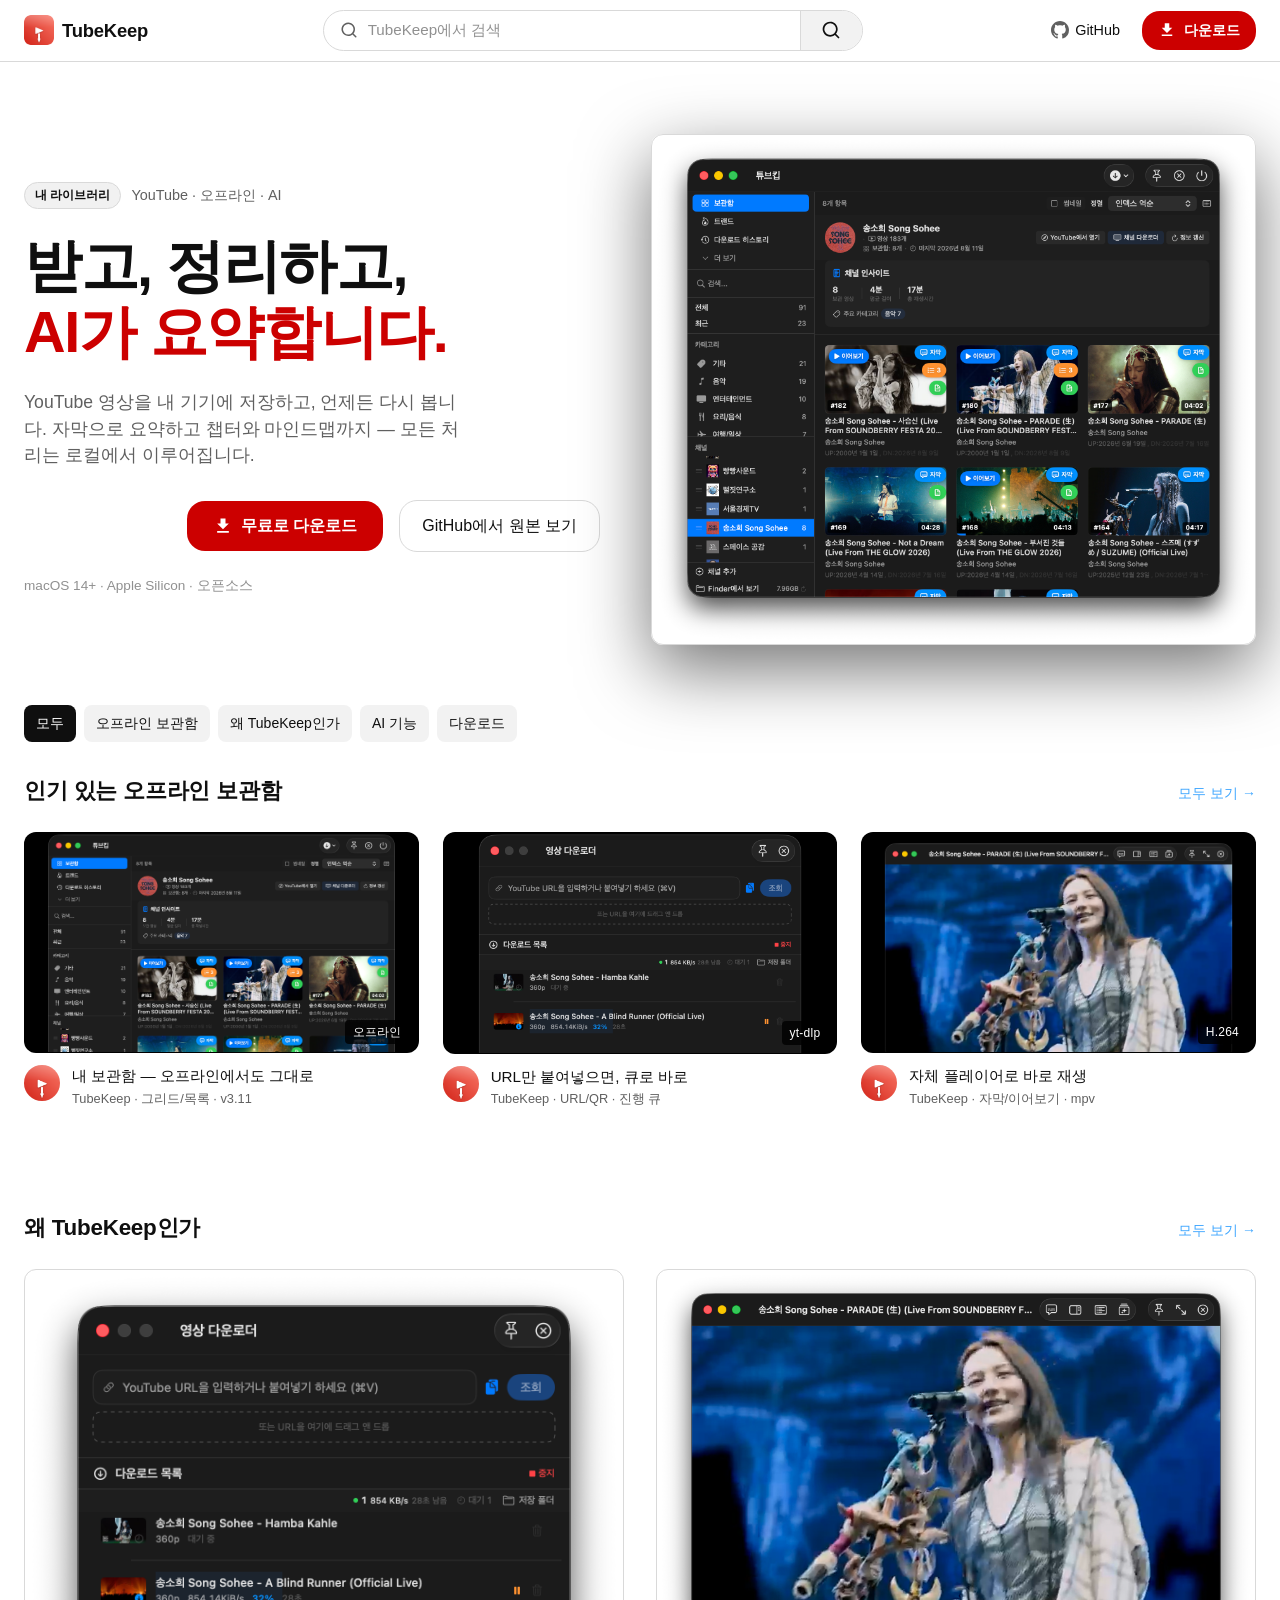
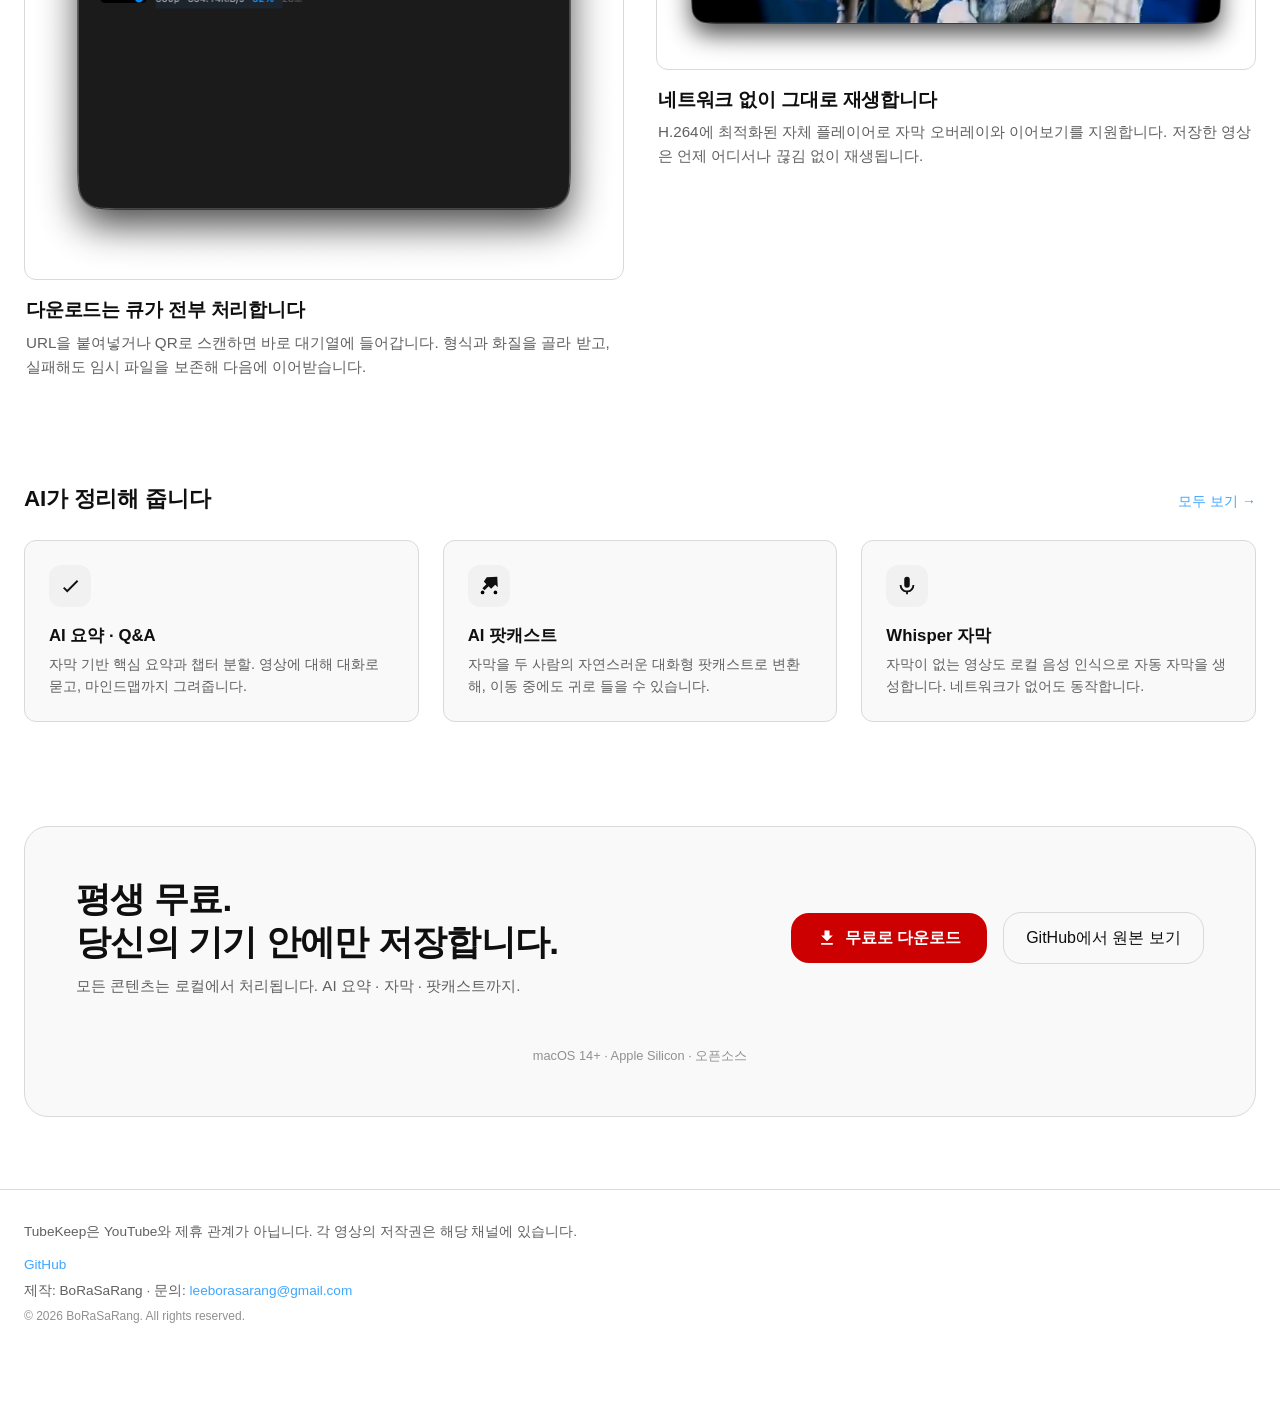
==== commit d339cdd6: "feat(macos): 랜딩 설명 복원 — 히어로 + 왜 TubeKeep인가 섹션 (T-1127) - 히어로 재도입: '받고, 정리하고, AI가 요약합니다.' + 상세 2문장 + " ====
--- a/docs/index.html
+++ b/docs/index.html
@@ -41,16 +41,42 @@
   </div>
 </header>
 
+<main>
+
+<!-- HERO — 설명 중심 -->
+<section class="hero" id="hero">
+  <div class="hero-copy">
+    <p class="eyebrow"><span class="badge">내 라이브러리</span> YouTube · 오프라인 · AI</p>
+    <h1 class="hero-title">
+      받고, 정리하고,<br>
+      <span class="red">AI가 요약합니다.</span>
+    </h1>
+    <p class="hero-sub">
+      YouTube 영상을 내 기기에 저장하고, 언제든 다시 봅니다.
+      자막으로 요약하고 챕터와 마인드맵까지 — 모든 처리는 로컬에서 이루어집니다.
+    </p>
+    <div class="hero-cta">
+      <a class="yt-btn yt-btn-lg" href="https://github.com/BoraSarang/TubeKeep/releases/latest">
+        <svg viewBox="0 0 24 24" aria-hidden="true" focusable="false"><path fill="currentColor" d="M5 20h14v-2H5zM19 9h-4V3H9v6H5l7 7z"/></svg>
+        <span>무료로 다운로드</span>
+      </a>
+      <a class="host-btn" href="https://github.com/BoraSarang/TubeKeep">GitHub에서 원본 보기</a>
+    </div>
+    <p class="hero-meta">macOS 14+ · Apple Silicon · 오픈소스</p>
+  </div>
+  <figure class="hero-figure">
+    <img src="screenshots/app/main.png" alt="TubeKeep 메인 화면" class="showcase-img">
+  </figure>
+</section>
+
 <!-- CHIP ROW — YouTube-style category chips -->
 <nav class="chip-row" aria-label="카테고리">
   <a class="chip active" href="#library" aria-current="true">모두</a>
   <a class="chip" href="#library">오프라인 보관함</a>
+  <a class="chip" href="#why">왜 TubeKeep인가</a>
   <a class="chip" href="#ai">AI 기능</a>
   <a class="chip" href="#download">다운로드</a>
-  <a class="chip" href="#library">플레이어</a>
 </nav>
-
-<main>
 
 <!-- LIBRARY — video grid -->
 <section id="library" class="yt-section">
@@ -114,6 +140,37 @@
   </div>
 </section>
 
+<!-- WHY — 스크린샷 + 상세 설명 -->
+<section id="why" class="yt-section">
+  <div class="section-row">
+    <h2 class="section-title">왜 TubeKeep인가</h2>
+    <a class="see-all" href="#download">모두 보기 →</a>
+  </div>
+  <div class="why-grid">
+
+    <article class="why-card">
+      <figure class="why-shot">
+        <img src="screenshots/app/downloader.png" alt="영상 다운로더 화면" loading="lazy" decoding="async">
+      </figure>
+      <div class="why-copy">
+        <h3>다운로드는 큐가 전부 처리합니다</h3>
+        <p>URL을 붙여넣거나 QR로 스캔하면 바로 대기열에 들어갑니다. 형식과 화질을 골라 받고, 실패해도 임시 파일을 보존해 다음에 이어받습니다.</p>
+      </div>
+    </article>
+
+    <article class="why-card">
+      <figure class="why-shot">
+        <img src="screenshots/app/player.png" alt="플레이어 화면" loading="lazy" decoding="async">
+      </figure>
+      <div class="why-copy">
+        <h3>네트워크 없이 그대로 재생합니다</h3>
+        <p>H.264에 최적화된 자체 플레이어로 자막 오버레이와 이어보기를 지원합니다. 저장한 영상은 언제 어디서나 끊김 없이 재생됩니다.</p>
+      </div>
+    </article>
+
+  </div>
+</section>
+
 <!-- AI FEATURES -->
 <section id="ai" class="yt-section">
   <div class="section-row">
@@ -126,21 +183,21 @@
         <svg viewBox="0 0 24 24"><path fill="currentColor" d="M9 16.17 5.83 13 4.41 14.41 9 19 21 7l-1.41-1.41z"/></svg>
       </div>
       <h3>AI 요약 · Q&amp;A</h3>
-      <p>자막 기반 핵심 요약, 챕터, 대화로 묻고 마인드맵까지</p>
+      <p>자막 기반 핵심 요약과 챕터 분할. 영상에 대해 대화로 묻고, 마인드맵까지 그려줍니다.</p>
     </article>
     <article class="card">
       <div class="card-icon" aria-hidden="true">
         <svg viewBox="0 0 24 24"><path fill="currentColor" d="M9.59 2.59 21 2l.59 11.41-2.82-2.82-4.42 4.42-2.82-2.82-4.42 4.42L4.77 14.39l4.42-4.42-2.82-2.82z"/><circle cx="5" cy="19" r="2"/><circle cx="19" cy="19" r="2"/></svg>
       </div>
       <h3>AI 팟캐스트</h3>
-      <p>자막을 두 사람의 대화형 팟캐스트로 자동 생성</p>
+      <p>자막을 두 사람의 자연스러운 대화형 팟캐스트로 변환해, 이동 중에도 귀로 들을 수 있습니다.</p>
     </article>
     <article class="card">
       <div class="card-icon" aria-hidden="true">
         <svg viewBox="0 0 24 24"><path fill="currentColor" d="M12 14a3 3 0 0 0 3-3V5a3 3 0 0 0-6 0v6a3 3 0 0 0 3 3m6-3a6 6 0 0 1-12 0H4a8 8 0 0 0 7 7.93V21h2v-2.07A8 8 0 0 0 20 11z"/></svg>
       </div>
       <h3>Whisper 자막</h3>
-      <p>자막 없는 영상도 로컬 AI 음성 인식으로 자동 자막</p>
+      <p>자막이 없는 영상도 로컬 음성 인식으로 자동 자막을 생성합니다. 네트워크가 없어도 동작합니다.</p>
     </article>
   </div>
 </section>
--- a/docs/style.css
+++ b/docs/style.css
@@ -172,6 +172,70 @@
 }
 .chip:focus-visible { outline: 2px solid var(--yt-focus); outline-offset: 2px; }
 
+/* ===== HERO ===== */
+.hero {
+  display: grid;
+  grid-template-columns: minmax(0, 1fr) minmax(0, 1.05fr);
+  gap: clamp(1.5rem, 4vw, 4rem);
+  align-items: center;
+  max-width: 1280px;
+  margin: 0 auto;
+  padding: clamp(2.5rem, 6vw, 4.5rem) 24px var(--space-xl);
+}
+.hero-copy { text-align: left; }
+.eyebrow {
+  display: flex;
+  align-items: center;
+  gap: 10px;
+  flex-wrap: wrap;
+  color: var(--yt-text-secondary);
+  font-size: 0.9rem;
+  font-weight: 500;
+  margin-bottom: var(--space-md);
+}
+.badge {
+  display: inline-block;
+  padding: 3px 10px;
+  border-radius: 999px;
+  background: var(--yt-bg-elevated);
+  border: 1px solid var(--yt-rule);
+  color: var(--yt-text);
+  font-size: 0.78rem;
+  font-weight: 600;
+}
+.hero-title {
+  font-family: var(--font-display);
+  font-size: clamp(2.4rem, 5.2vw, 3.6rem);
+  font-weight: 800;
+  letter-spacing: -0.025em;
+  line-height: 1.15;
+  font-style: normal;
+  overflow-wrap: anywhere;
+  min-width: 0;
+  margin-bottom: var(--space-md);
+}
+.red { color: var(--yt-red); }
+.hero-sub {
+  font-size: 1.1rem;
+  color: var(--yt-text-secondary);
+  max-width: 46ch;
+  margin-bottom: var(--space-lg);
+}
+.hero-cta {
+  display: flex;
+  gap: var(--space-sm);
+  flex-wrap: wrap;
+  align-items: center;
+}
+.hero-meta { margin-top: var(--space-md); font-size: 0.85rem; color: var(--yt-text-muted); }
+.hero-figure { margin: 0; }
+.showcase-img {
+  width: 100%;
+  border-radius: var(--radius);
+  border: 1px solid var(--yt-rule);
+  box-shadow: 0 24px 70px rgba(0, 0, 0, 0.55);
+}
+
 /* ===== SECTIONS ===== */
 .yt-section {
   max-width: 1280px;
@@ -324,6 +388,40 @@
 }
 .card p { font-size: 0.9rem; color: var(--yt-text-secondary); }
 
+/* ===== WHY — screenshot + copy ===== */
+.why-grid {
+  display: grid;
+  grid-template-columns: repeat(2, minmax(0, 1fr));
+  gap: var(--space-lg);
+}
+.why-card {
+  min-width: 0;
+}
+.why-shot {
+  margin: 0;
+}
+.why-shot img {
+  width: 100%;
+  border-radius: var(--radius);
+  border: 1px solid var(--yt-rule);
+}
+.why-copy {
+  padding: var(--space-sm) 2px 0;
+}
+.why-copy h3 {
+  font-family: var(--font-display);
+  font-size: 1.2rem;
+  font-weight: 700;
+  font-style: normal;
+  letter-spacing: -0.01em;
+  margin-bottom: 6px;
+}
+.why-copy p {
+  color: var(--yt-text-secondary);
+  font-size: 0.95rem;
+  line-height: 1.55;
+}
+
 /* ===== CTA ===== */
 .cta {
   display: grid;
@@ -429,8 +527,10 @@
 
 /* ===== RESPONSIVE — 320 / 375 / 414 / 768 ===== */
 @media (max-width: 1000px) {
+  .hero { grid-template-columns: minmax(0, 1fr); gap: var(--space-lg); }
   .video-grid { grid-template-columns: repeat(2, minmax(0, 1fr)); }
   .ai-grid { grid-template-columns: repeat(2, minmax(0, 1fr)); }
+  .why-grid { grid-template-columns: minmax(0, 1fr); }
   .cta { grid-template-columns: minmax(0, 1fr); }
   .hero-cta { justify-content: flex-start; }
   .cta-meta { text-align: left; }
@@ -439,8 +539,10 @@
   .topbar-inner { padding: 8px 16px; gap: var(--space-xs); }
   .search { display: none; }
   .ghost-btn span { display: none; }
-  .yt-section { padding: var(--space-md) 16px var(--space-xl); }
+  .hero, .yt-section { padding: var(--space-lg) 16px var(--space-xl); }
   .chip-row { padding: 12px 16px 0; }
+  .hero-sub { font-size: 1rem; }
+  .hero-title { font-size: clamp(2rem, 9vw, 2.6rem); }
   .video-grid { grid-template-columns: minmax(0, 1fr); }
   .ai-grid { grid-template-columns: minmax(0, 1fr); }
 }
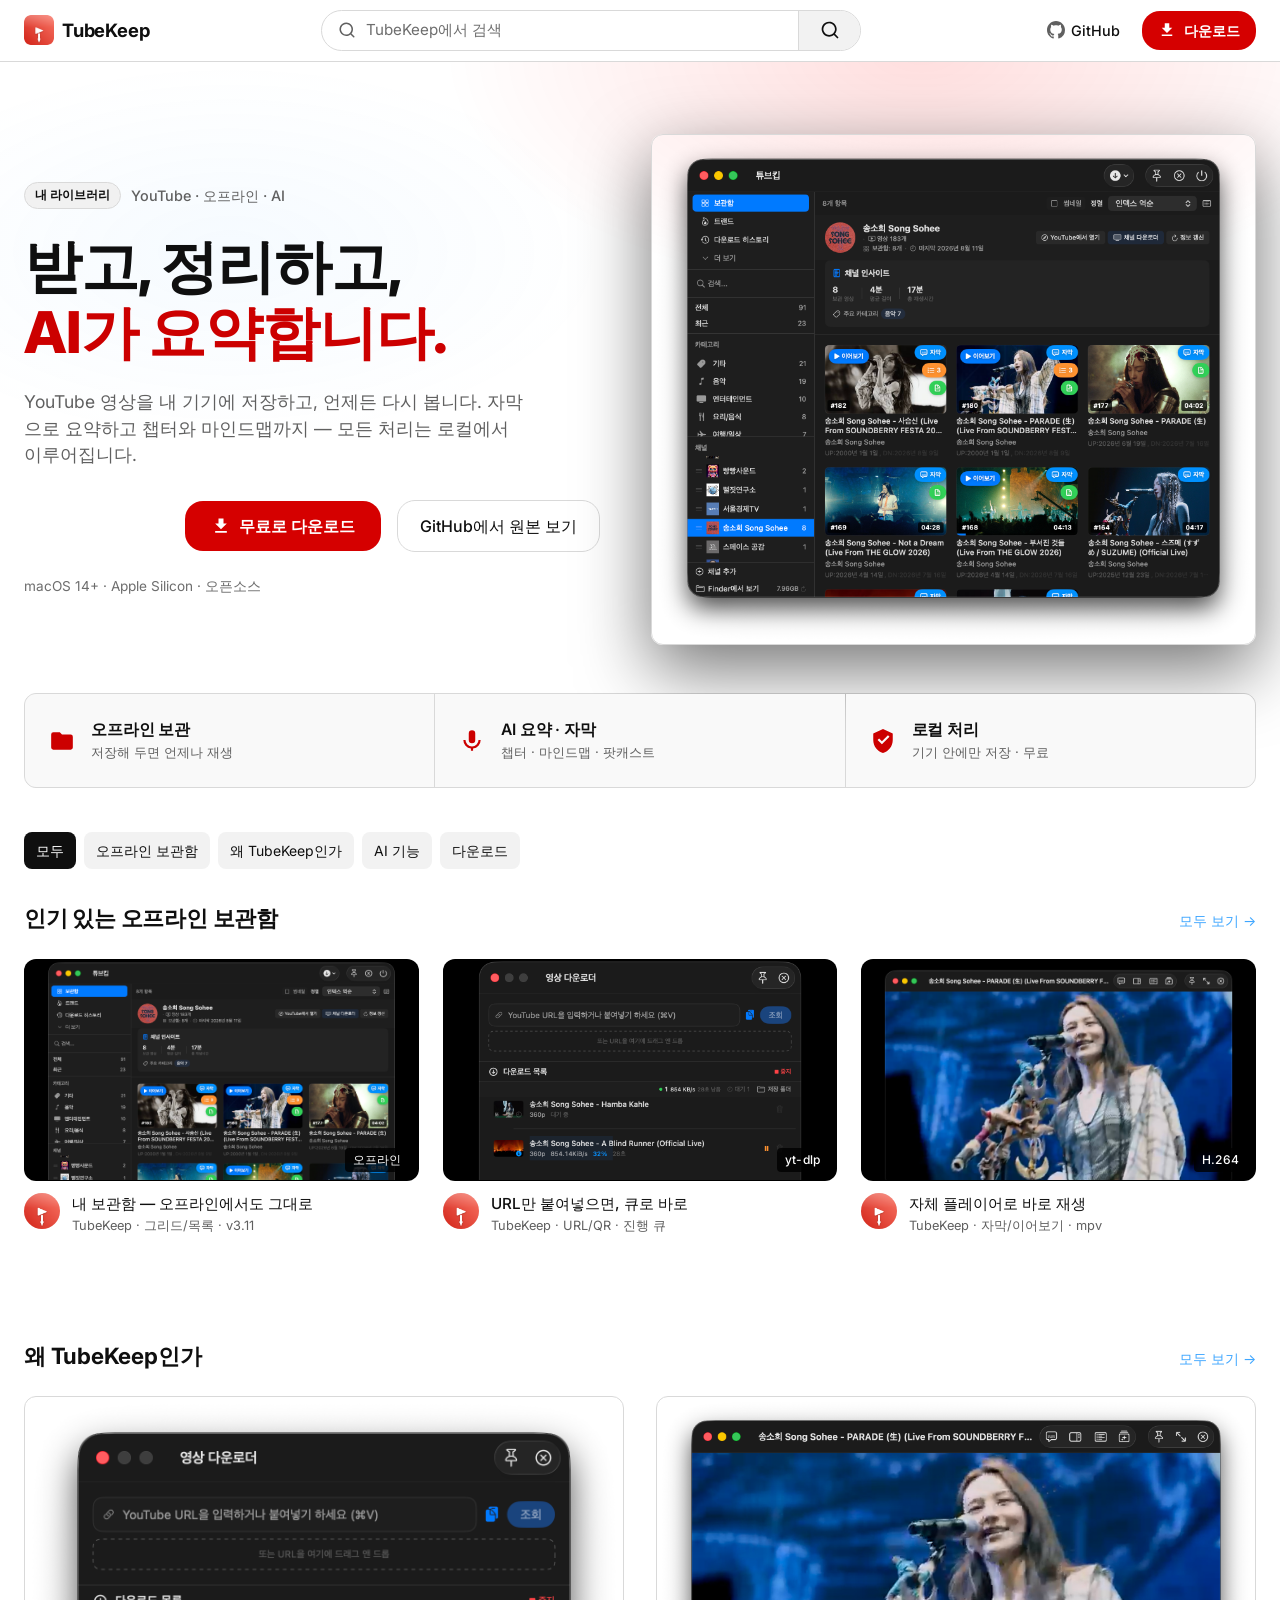
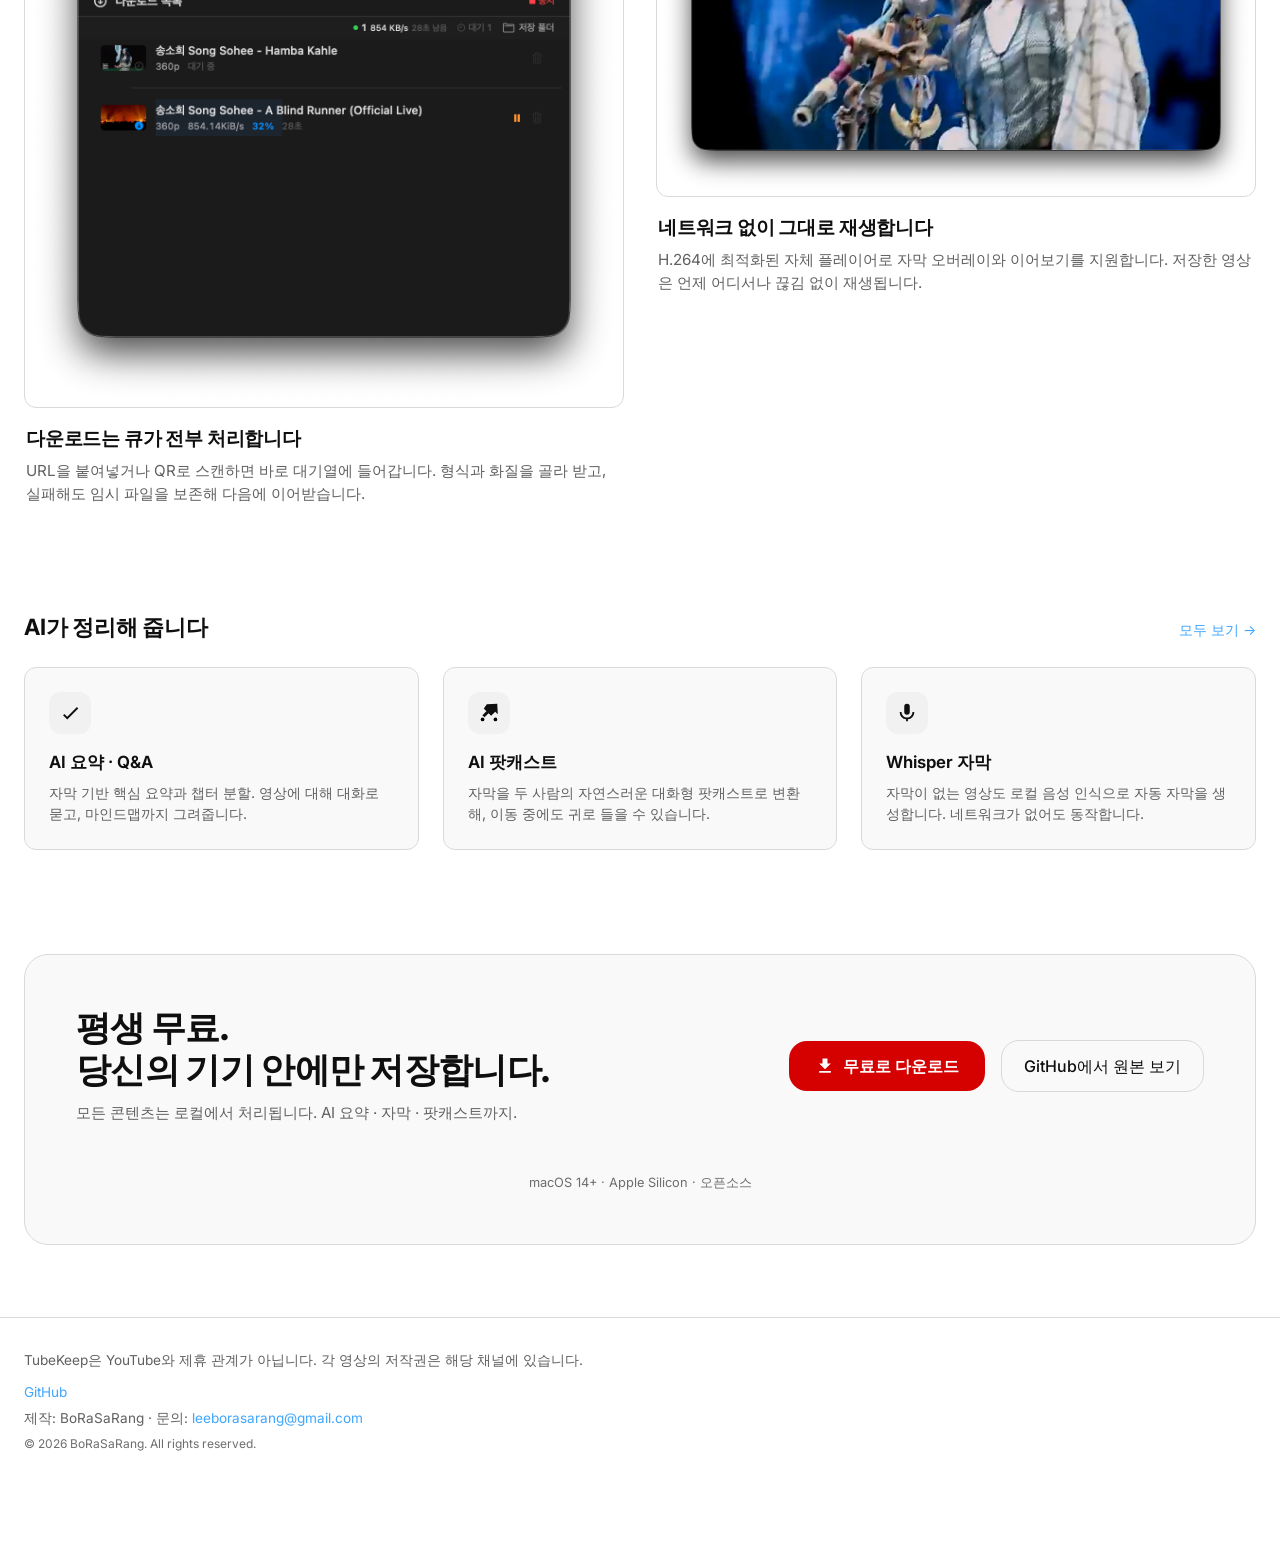
==== commit f5b5b820: "feat(macos): 랜딩 ui-ux-pro-max 적용 — Hero-Centric + OLED + Inter + value prop strip (T-1128) - 디자인 시스템" ====
--- a/docs/index.html
+++ b/docs/index.html
@@ -4,11 +4,14 @@
 <meta charset="UTF-8">
 <meta name="viewport" content="width=device-width, initial-scale=1.0">
 <title>TubeKeep — YouTube 오프라인 라이브러리 + AI</title>
+<link rel="preconnect" href="https://fonts.googleapis.com">
+<link rel="preconnect" href="https://fonts.gstatic.com" crossorigin>
+<link href="https://fonts.googleapis.com/css2?family=Inter:wght@400;500;600;700;800&display=swap" rel="stylesheet">
 <link rel="stylesheet" href="style.css">
 </head>
 <body>
 
-<!-- TOPBAR — YouTube-style bar -->
+<!-- TOPBAR — sticky nav CTA -->
 <header class="topbar">
   <div class="topbar-inner">
     <a class="logo" href="#">
@@ -43,7 +46,7 @@
 
 <main>
 
-<!-- HERO — 설명 중심 -->
+<!-- HERO — full-bleed, 설명 중심 -->
 <section class="hero" id="hero">
   <div class="hero-copy">
     <p class="eyebrow"><span class="badge">내 라이브러리</span> YouTube · 오프라인 · AI</p>
@@ -69,6 +72,33 @@
   </figure>
 </section>
 
+<!-- VALUE PROP STRIP -->
+<section class="strip" aria-label="핵심 가치">
+  <div class="strip-inner">
+    <div class="strip-item">
+      <svg viewBox="0 0 24 24" aria-hidden="true"><path fill="currentColor" d="M20 6h-8l-2-2H4a2 2 0 0 0-2 2v12a2 2 0 0 0 2 2h16a2 2 0 0 0 2-2V8a2 2 0 0 0-2-2"/></svg>
+      <div class="strip-text">
+        <strong>오프라인 보관</strong>
+        <span>저장해 두면 언제나 재생</span>
+      </div>
+    </div>
+    <div class="strip-item">
+      <svg viewBox="0 0 24 24" aria-hidden="true"><path fill="currentColor" d="M12 14a3 3 0 0 0 3-3V5a3 3 0 0 0-6 0v6a3 3 0 0 0 3 3m6-3a6 6 0 0 1-12 0H4a8 8 0 0 0 7 7.93V21h2v-2.07A8 8 0 0 0 20 11z"/></svg>
+      <div class="strip-text">
+        <strong>AI 요약 · 자막</strong>
+        <span>챕터 · 마인드맵 · 팟캐스트</span>
+      </div>
+    </div>
+    <div class="strip-item">
+      <svg viewBox="0 0 24 24" aria-hidden="true"><path fill="currentColor" d="M12 1 3 5v6c0 5.55 3.84 10.74 9 12 5.16-1.26 9-6.45 9-12V5zm-1 14-4-4 1.41-1.41L11 12.17l5.59-5.59L18 8z"/></svg>
+      <div class="strip-text">
+        <strong>로컬 처리</strong>
+        <span>기기 안에만 저장 · 무료</span>
+      </div>
+    </div>
+  </div>
+</section>
+
 <!-- CHIP ROW — YouTube-style category chips -->
 <nav class="chip-row" aria-label="카테고리">
   <a class="chip active" href="#library" aria-current="true">모두</a>
@@ -140,7 +170,7 @@
   </div>
 </section>
 
-<!-- WHY — 스크린샷 + 상세 설명 -->
+<!-- WHY — key benefit / proof -->
 <section id="why" class="yt-section">
   <div class="section-row">
     <h2 class="section-title">왜 TubeKeep인가</h2>
--- a/docs/style.css
+++ b/docs/style.css
@@ -1,6 +1,6 @@
-/* Hallmark · route: custom (bespoke) · structure: YouTube home mirror
- * paper: #0f0f0f · accent: #ff0000 · display: Apple SD Gothic Neo · body: system
- * gates: all-pass · idea: "make TubeKeep feel like YouTube's own library tab" */
+/* Hallmark + UI/UX Pro Max · Hero-Centric · OLED dark + play red
+ * paper: #0f0f0f · accent: #ff0000/#d50000 CTA · display: Inter → Apple SD Gothic Neo
+ * gates: contrast 4.5 · focus-visible · reduced-motion · 375/768/1024/1440 */
 :root {
   --yt-bg: #0f0f0f;
   --yt-bg-elevated: #212121;
@@ -8,10 +8,12 @@
   --yt-card: #1c1c1c;
   --yt-text: #f1f1f1;
   --yt-text-secondary: #aaaaaa;
-  --yt-text-muted: #606060;
+  --yt-text-muted: #6d6d6d;
   --yt-rule: #3f3f3f;
   --yt-red: #ff0000;
   --yt-red-hover: #cc0000;
+  --yt-btn-fill: #d50000;
+  --yt-btn-fill-hover: #a30000;
   --yt-focus: #5b9cff;
   --yt-blue: #3ea6ff;
   --yt-search-bg: #121212;
@@ -20,8 +22,8 @@
   --yt-chip-active-bg: #f1f1f1;
   --yt-chip-active-text: #0f0f0f;
 
-  --font-display: "Apple SD Gothic Neo", "Pretendard", -apple-system, BlinkMacSystemFont, sans-serif;
-  --font-body: -apple-system, "Apple SD Gothic Neo", "Pretendard", "Segoe UI", Roboto, sans-serif;
+  --font-display: "Inter", "Apple SD Gothic Neo", "Pretendard", -apple-system, BlinkMacSystemFont, sans-serif;
+  --font-body: "Inter", -apple-system, "Apple SD Gothic Neo", "Pretendard", "Segoe UI", Roboto, sans-serif;
 
   --space-2xs: 0.5rem; --space-xs: 0.75rem; --space-sm: 1rem;
   --space-md: 1.5rem; --space-lg: 2rem; --space-xl: 3rem; --space-2xl: 4.5rem;
@@ -44,6 +46,16 @@
   color: var(--yt-text);
   line-height: 1.5;
   -webkit-font-smoothing: antialiased;
+}
+body::before {
+  content: "";
+  position: fixed;
+  inset: 0;
+  z-index: -1;
+  pointer-events: none;
+  background:
+    radial-gradient(55% 40% at 72% 6%, rgba(255, 0, 0, 0.13), transparent 68%),
+    radial-gradient(42% 30% at 18% 28%, rgba(62, 166, 255, 0.05), transparent 70%);
 }
 
 ::selection { background: var(--yt-red); color: #fff; }
@@ -207,7 +219,7 @@
   font-family: var(--font-display);
   font-size: clamp(2.4rem, 5.2vw, 3.6rem);
   font-weight: 800;
-  letter-spacing: -0.025em;
+  letter-spacing: -0.02em;
   line-height: 1.15;
   font-style: normal;
   overflow-wrap: anywhere;
@@ -234,6 +246,49 @@
   border-radius: var(--radius);
   border: 1px solid var(--yt-rule);
   box-shadow: 0 24px 70px rgba(0, 0, 0, 0.55);
+}
+
+/* ===== VALUE PROP STRIP ===== */
+.strip {
+  max-width: 1280px;
+  margin: 0 auto;
+  padding: 0 24px var(--space-lg);
+}
+.strip-inner {
+  display: grid;
+  grid-template-columns: repeat(3, minmax(0, 1fr));
+  gap: 1px;
+  background: var(--yt-rule);
+  border: 1px solid var(--yt-rule);
+  border-radius: var(--radius);
+  overflow: hidden;
+}
+.strip-item {
+  display: flex;
+  align-items: center;
+  gap: var(--space-sm);
+  padding: var(--space-md);
+  background: var(--yt-card);
+}
+.strip-item svg {
+  width: 26px;
+  height: 26px;
+  flex: none;
+  color: var(--yt-red);
+}
+.strip-text { min-width: 0; }
+.strip-text strong {
+  display: block;
+  font-family: var(--font-display);
+  font-size: 0.98rem;
+  font-weight: 600;
+  letter-spacing: -0.01em;
+}
+.strip-text span {
+  display: block;
+  margin-top: 2px;
+  font-size: 0.83rem;
+  color: var(--yt-text-secondary);
 }
 
 /* ===== SECTIONS ===== */
@@ -465,15 +520,16 @@
   gap: 8px;
   padding: 9px 16px;
   border-radius: var(--radius-btn);
-  background: var(--yt-red);
+  background: var(--yt-btn-fill);
   color: #fff;
   font-size: 0.9rem;
   font-weight: 600;
   text-decoration: none;
+  cursor: pointer;
   transition: background var(--dur-1) var(--ease), box-shadow var(--dur-1) var(--ease), transform var(--dur-1) var(--ease);
 }
 .yt-btn svg { width: 18px; height: 18px; }
-.yt-btn:hover { background: var(--yt-red-hover); transform: translateY(-1px); }
+.yt-btn:hover { background: var(--yt-btn-fill-hover); transform: translateY(-1px); }
 .yt-btn:active { transform: translateY(0); }
 .yt-btn:focus-visible, .ghost-btn:focus-visible, .host-btn:focus-visible {
   outline: 2px solid var(--yt-focus); outline-offset: 2px;
@@ -528,6 +584,7 @@
 /* ===== RESPONSIVE — 320 / 375 / 414 / 768 ===== */
 @media (max-width: 1000px) {
   .hero { grid-template-columns: minmax(0, 1fr); gap: var(--space-lg); }
+  .strip-inner { grid-template-columns: minmax(0, 1fr); }
   .video-grid { grid-template-columns: repeat(2, minmax(0, 1fr)); }
   .ai-grid { grid-template-columns: repeat(2, minmax(0, 1fr)); }
   .why-grid { grid-template-columns: minmax(0, 1fr); }
@@ -540,9 +597,11 @@
   .search { display: none; }
   .ghost-btn span { display: none; }
   .hero, .yt-section { padding: var(--space-lg) 16px var(--space-xl); }
+  .strip { padding: 0 16px var(--space-lg); }
   .chip-row { padding: 12px 16px 0; }
   .hero-sub { font-size: 1rem; }
   .hero-title { font-size: clamp(2rem, 9vw, 2.6rem); }
+  .strip-item { padding: var(--space-sm) var(--space-md); }
   .video-grid { grid-template-columns: minmax(0, 1fr); }
   .ai-grid { grid-template-columns: minmax(0, 1fr); }
 }
@@ -567,7 +626,7 @@
     --yt-card: #f9f9f9;
     --yt-text: #0f0f0f;
     --yt-text-secondary: #606060;
-    --yt-text-muted: #909090;
+    --yt-text-muted: #6d6d6d;
     --yt-rule: #d9d9d9;
     --yt-red: #cc0000;
     --yt-red-hover: #b00000;
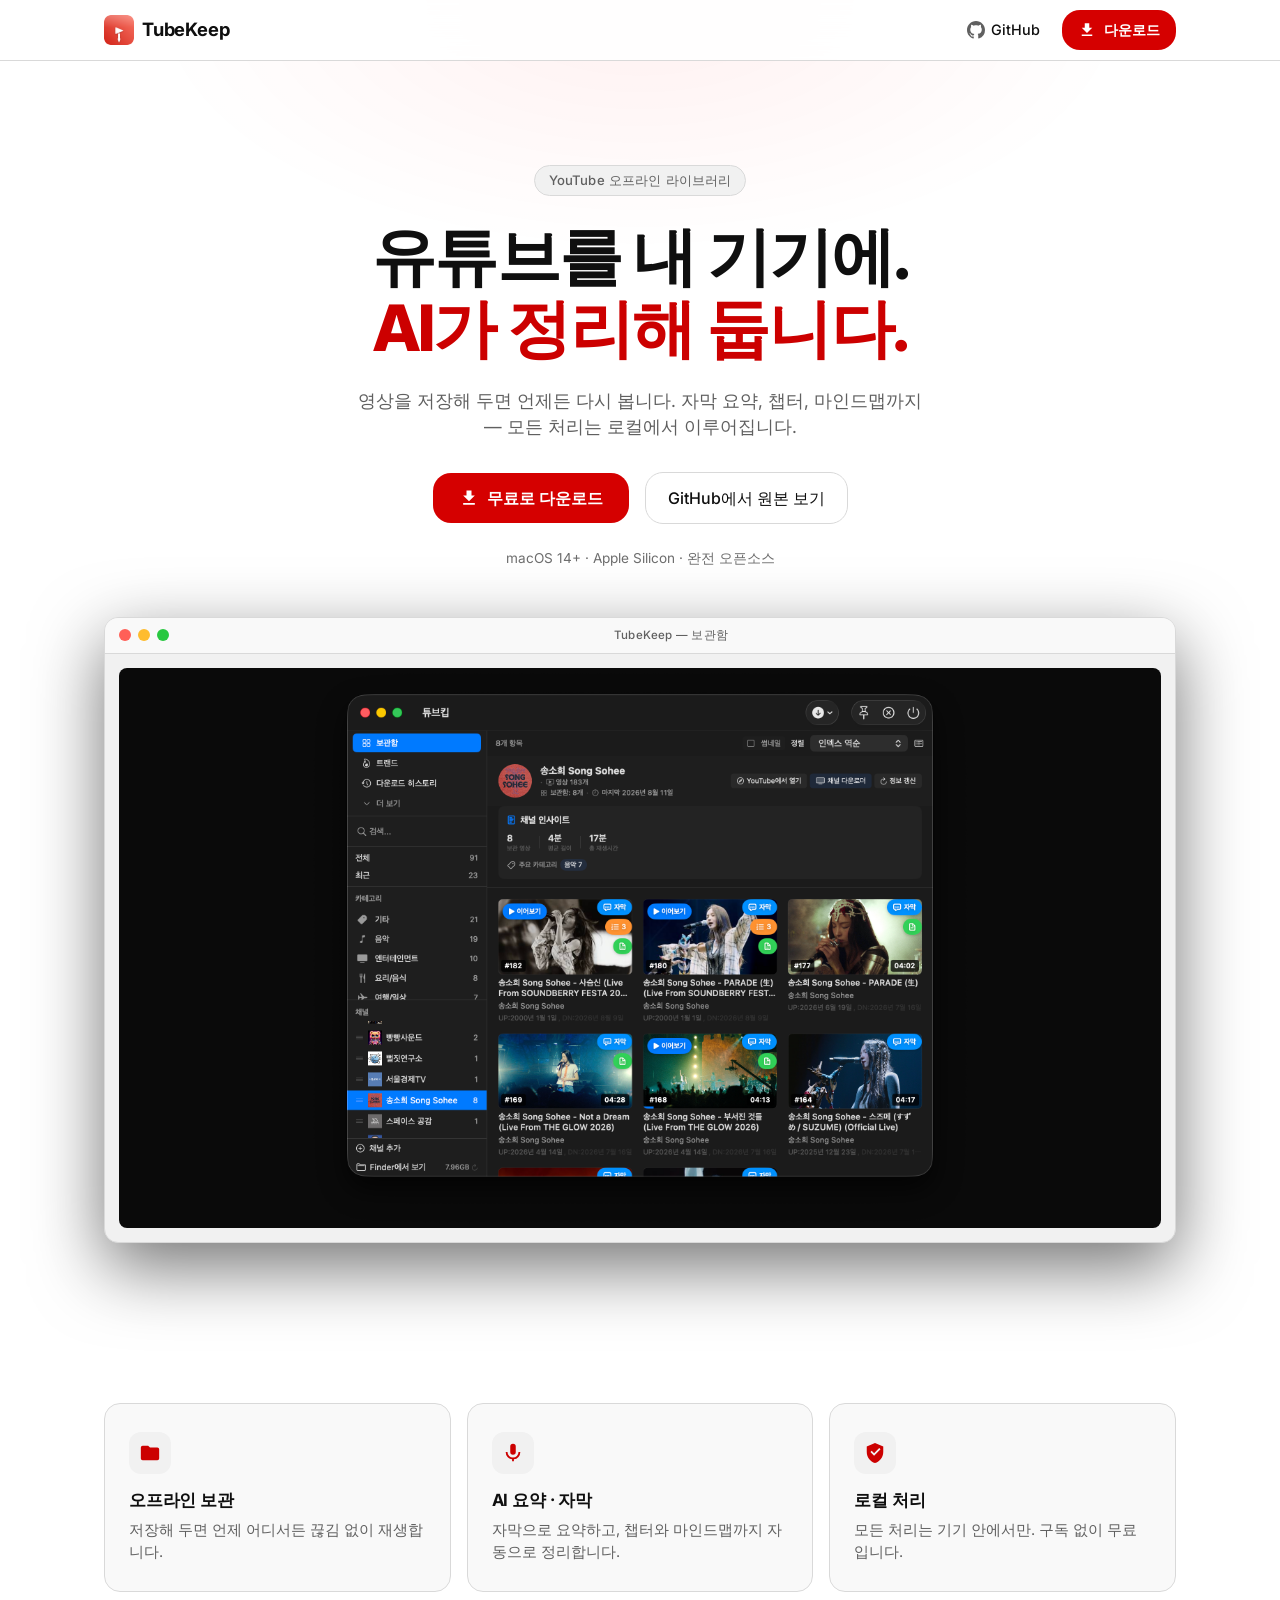
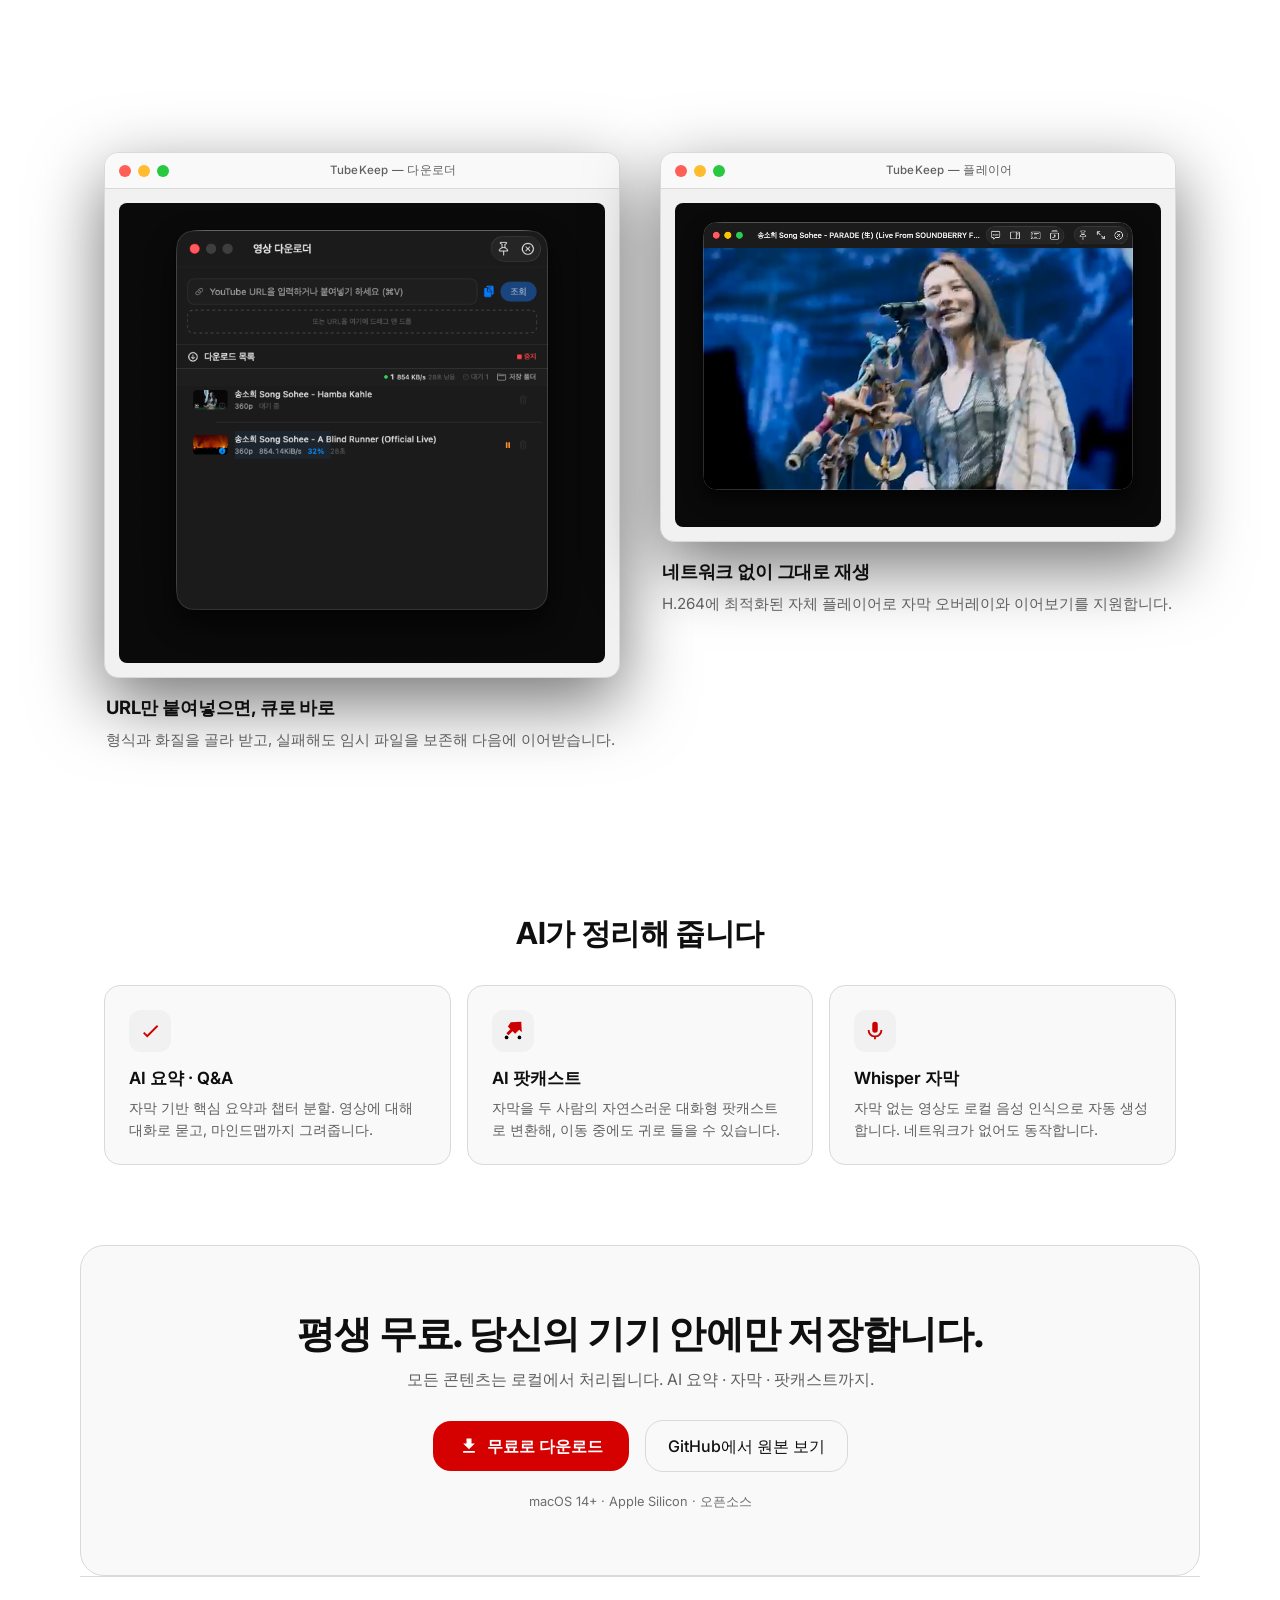
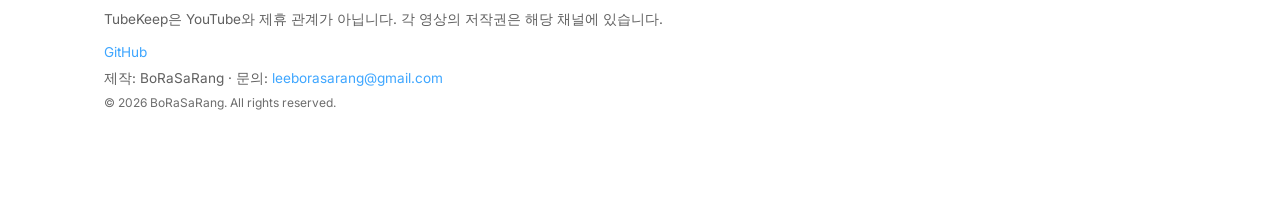
==== commit 4690a396: "feat(macos): 랜딩 다크 미니멀 재설계 — 검색·칩 제거 + macOS 창 목업 (T-1129) - YouTube 홈 미러 요소(검색바/칩 행) 제거, topbar는 로고" ====
--- a/docs/index.html
+++ b/docs/index.html
@@ -11,26 +11,12 @@
 </head>
 <body>
 
-<!-- TOPBAR — sticky nav CTA -->
 <header class="topbar">
   <div class="topbar-inner">
     <a class="logo" href="#">
       <img src="app-icon.png" width="30" height="30" alt="TubeKeep">
       <span class="wordmark">TubeKeep</span>
     </a>
-    <div class="search" role="search" aria-label="사이트 검색">
-      <span class="search-field">
-        <svg class="search-icon" viewBox="0 0 24 24" aria-hidden="true" focusable="false">
-          <path fill="currentColor" d="M21.71 20.29 18 16.61A9 9 0 1 0 16.61 18l3.68 3.71a1 1 0 0 0 1.42-1.42M11 18a7 7 0 1 1 7-7 7 7 0 0 1-7 7"/>
-        </svg>
-        <span class="search-placeholder">TubeKeep에서 검색</span>
-      </span>
-      <button class="search-btn" type="button" aria-label="검색">
-        <svg viewBox="0 0 24 24" aria-hidden="true" focusable="false">
-          <path fill="currentColor" d="M21.71 20.29 18 16.61A9 9 0 1 0 16.61 18l3.68 3.71a1 1 0 0 0 1.42-1.42M11 18a7 7 0 1 1 7-7 7 7 0 0 1-7 7"/>
-        </svg>
-      </button>
-    </div>
     <div class="topbar-actions">
       <a class="ghost-btn" href="https://github.com/BoraSarang/TubeKeep">
         <svg viewBox="0 0 16 16" aria-hidden="true" focusable="false"><path fill="currentColor" d="M8 0C3.58 0 0 3.58 0 8c0 3.54 2.29 6.53 5.47 7.59.4.07.55-.17.55-.38 0-.19-.01-.82-.01-1.49-2.01.37-2.53-.49-2.69-.94-.09-.23-.48-.94-.82-1.13-.28-.15-.68-.52-.01-.53.63-.01 1.08.58 1.23.82.72 1.21 1.87.87 2.33.66.07-.52.28-.87.51-1.07-1.78-.2-3.64-.89-3.64-3.95 0-.87.31-1.59.82-2.15-.08-.2-.36-1.02.08-2.12 0 0 .67-.21 2.2.82.64-.18 1.32-.27 2-.27s1.36.09 2 .27c1.53-1.04 2.2-.82 2.2-.82.44 1.1.16 1.92.08 2.12.51.56.82 1.27.82 2.15 0 3.07-1.87 3.75-3.65 3.95.29.25.54.73.54 1.48 0 1.07-.01 1.93-.01 2.2 0 .21.15.46.55.38A8.01 8.01 0 0 0 16 8c0-4.42-3.58-8-8-8"/></svg>
@@ -46,208 +32,139 @@
 
 <main>
 
-<!-- HERO — full-bleed, 설명 중심 -->
+<!-- HERO — 중앙 정렬, 미니멀 -->
 <section class="hero" id="hero">
-  <div class="hero-copy">
-    <p class="eyebrow"><span class="badge">내 라이브러리</span> YouTube · 오프라인 · AI</p>
-    <h1 class="hero-title">
-      받고, 정리하고,<br>
-      <span class="red">AI가 요약합니다.</span>
-    </h1>
-    <p class="hero-sub">
-      YouTube 영상을 내 기기에 저장하고, 언제든 다시 봅니다.
-      자막으로 요약하고 챕터와 마인드맵까지 — 모든 처리는 로컬에서 이루어집니다.
-    </p>
-    <div class="hero-cta">
-      <a class="yt-btn yt-btn-lg" href="https://github.com/BoraSarang/TubeKeep/releases/latest">
-        <svg viewBox="0 0 24 24" aria-hidden="true" focusable="false"><path fill="currentColor" d="M5 20h14v-2H5zM19 9h-4V3H9v6H5l7 7z"/></svg>
-        <span>무료로 다운로드</span>
-      </a>
-      <a class="host-btn" href="https://github.com/BoraSarang/TubeKeep">GitHub에서 원본 보기</a>
-    </div>
-    <p class="hero-meta">macOS 14+ · Apple Silicon · 오픈소스</p>
+  <p class="eyebrow"><span class="badge">YouTube 오프라인 라이브러리</span></p>
+  <h1 class="hero-title">
+    유튜브를 내 기기에.<br>
+    <span class="red">AI가 정리해 둡니다.</span>
+  </h1>
+  <p class="hero-sub">
+    영상을 저장해 두면 언제든 다시 봅니다.
+    자막 요약, 챕터, 마인드맵까지 — 모든 처리는 로컬에서 이루어집니다.
+  </p>
+  <div class="hero-cta">
+    <a class="yt-btn yt-btn-lg" href="https://github.com/BoraSarang/TubeKeep/releases/latest">
+      <svg viewBox="0 0 24 24" aria-hidden="true" focusable="false"><path fill="currentColor" d="M5 20h14v-2H5zM19 9h-4V3H9v6H5l7 7z"/></svg>
+      <span>무료로 다운로드</span>
+    </a>
+    <a class="host-btn" href="https://github.com/BoraSarang/TubeKeep">GitHub에서 원본 보기</a>
   </div>
-  <figure class="hero-figure">
-    <img src="screenshots/app/main.png" alt="TubeKeep 메인 화면" class="showcase-img">
-  </figure>
+  <p class="hero-meta">macOS 14+ · Apple Silicon · 완전 오픈소스</p>
 </section>
 
-<!-- VALUE PROP STRIP -->
-<section class="strip" aria-label="핵심 가치">
-  <div class="strip-inner">
-    <div class="strip-item">
-      <svg viewBox="0 0 24 24" aria-hidden="true"><path fill="currentColor" d="M20 6h-8l-2-2H4a2 2 0 0 0-2 2v12a2 2 0 0 0 2 2h16a2 2 0 0 0 2-2V8a2 2 0 0 0-2-2"/></svg>
-      <div class="strip-text">
-        <strong>오프라인 보관</strong>
-        <span>저장해 두면 언제나 재생</span>
+<!-- APP SHOT — 메인 화면 전체 표시 -->
+<figure class="app-shot">
+  <div class="window">
+    <div class="window-bar">
+      <span class="tl" aria-hidden="true"><span class="tl-r"></span><span class="tl-y"></span><span class="tl-g"></span></span>
+      <span class="window-title">TubeKeep — 보관함</span>
+    </div>
+    <div class="window-body">
+      <img src="screenshots/app/main.png" alt="TubeKeep 메인 화면 — 오프라인 보관함">
+    </div>
+  </div>
+</figure>
+
+<!-- CORE VALUE — 3열 -->
+<section class="section features" aria-label="핵심 가치">
+  <div class="feature">
+    <div class="card-icon" aria-hidden="true">
+      <svg viewBox="0 0 24 24"><path fill="currentColor" d="M20 6h-8l-2-2H4a2 2 0 0 0-2 2v12a2 2 0 0 0 2 2h16a2 2 0 0 0 2-2V8a2 2 0 0 0-2-2"/></svg>
+    </div>
+    <h3>오프라인 보관</h3>
+    <p>저장해 두면 언제 어디서든 끊김 없이 재생합니다.</p>
+  </div>
+  <div class="feature">
+    <div class="card-icon" aria-hidden="true">
+      <svg viewBox="0 0 24 24"><path fill="currentColor" d="M12 14a3 3 0 0 0 3-3V5a3 3 0 0 0-6 0v6a3 3 0 0 0 3 3m6-3a6 6 0 0 1-12 0H4a8 8 0 0 0 7 7.93V21h2v-2.07A8 8 0 0 0 20 11z"/></svg>
+    </div>
+    <h3>AI 요약 · 자막</h3>
+    <p>자막으로 요약하고, 챕터와 마인드맵까지 자동으로 정리합니다.</p>
+  </div>
+  <div class="feature">
+    <div class="card-icon" aria-hidden="true">
+      <svg viewBox="0 0 24 24"><path fill="currentColor" d="M12 1 3 5v6c0 5.55 3.84 10.74 9 12 5.16-1.26 9-6.45 9-12V5zm-1 14-4-4 1.41-1.41L11 12.17l5.59-5.59L18 8z"/></svg>
+    </div>
+    <h3>로컬 처리</h3>
+    <p>모든 처리는 기기 안에서만. 구독 없이 무료입니다.</p>
+  </div>
+</section>
+
+<!-- APP PREVIEW — 다운로더 · 플레이어 -->
+<section class="section preview" aria-label="앱 미리보기">
+  <div class="preview-card">
+    <div class="window">
+      <div class="window-bar">
+        <span class="tl" aria-hidden="true"><span class="tl-r"></span><span class="tl-y"></span><span class="tl-g"></span></span>
+        <span class="window-title">TubeKeep — 다운로더</span>
+      </div>
+      <div class="window-body">
+        <img src="screenshots/app/downloader.png" alt="영상 다운로더 화면" loading="lazy" decoding="async">
       </div>
     </div>
-    <div class="strip-item">
-      <svg viewBox="0 0 24 24" aria-hidden="true"><path fill="currentColor" d="M12 14a3 3 0 0 0 3-3V5a3 3 0 0 0-6 0v6a3 3 0 0 0 3 3m6-3a6 6 0 0 1-12 0H4a8 8 0 0 0 7 7.93V21h2v-2.07A8 8 0 0 0 20 11z"/></svg>
-      <div class="strip-text">
-        <strong>AI 요약 · 자막</strong>
-        <span>챕터 · 마인드맵 · 팟캐스트</span>
+    <div class="preview-copy">
+      <h3>URL만 붙여넣으면, 큐로 바로</h3>
+      <p>형식과 화질을 골라 받고, 실패해도 임시 파일을 보존해 다음에 이어받습니다.</p>
+    </div>
+  </div>
+  <div class="preview-card">
+    <div class="window">
+      <div class="window-bar">
+        <span class="tl" aria-hidden="true"><span class="tl-r"></span><span class="tl-y"></span><span class="tl-g"></span></span>
+        <span class="window-title">TubeKeep — 플레이어</span>
+      </div>
+      <div class="window-body">
+        <img src="screenshots/app/player.png" alt="플레이어 화면" loading="lazy" decoding="async">
       </div>
     </div>
-    <div class="strip-item">
-      <svg viewBox="0 0 24 24" aria-hidden="true"><path fill="currentColor" d="M12 1 3 5v6c0 5.55 3.84 10.74 9 12 5.16-1.26 9-6.45 9-12V5zm-1 14-4-4 1.41-1.41L11 12.17l5.59-5.59L18 8z"/></svg>
-      <div class="strip-text">
-        <strong>로컬 처리</strong>
-        <span>기기 안에만 저장 · 무료</span>
-      </div>
+    <div class="preview-copy">
+      <h3>네트워크 없이 그대로 재생</h3>
+      <p>H.264에 최적화된 자체 플레이어로 자막 오버레이와 이어보기를 지원합니다.</p>
     </div>
   </div>
 </section>
 
-<!-- CHIP ROW — YouTube-style category chips -->
-<nav class="chip-row" aria-label="카테고리">
-  <a class="chip active" href="#library" aria-current="true">모두</a>
-  <a class="chip" href="#library">오프라인 보관함</a>
-  <a class="chip" href="#why">왜 TubeKeep인가</a>
-  <a class="chip" href="#ai">AI 기능</a>
-  <a class="chip" href="#download">다운로드</a>
-</nav>
-
-<!-- LIBRARY — video grid -->
-<section id="library" class="yt-section">
-  <div class="section-row">
-    <h2 class="section-title">인기 있는 오프라인 보관함</h2>
-    <a class="see-all" href="#download">모두 보기 →</a>
-  </div>
-  <div class="video-grid">
-
-    <article class="video-card">
-      <div class="thumb">
-        <img src="screenshots/app/main.png" alt="TubeKeep 오프라인 보관함 화면" loading="lazy" decoding="async">
-        <span class="thumb-badge">오프라인</span>
-        <span class="thumb-overlay" aria-hidden="true">
-          <svg viewBox="0 0 24 24"><path fill="#fff" d="M8 5v14l11-7z"/></svg>
-        </span>
-      </div>
-      <div class="vc-body">
-        <span class="vc-avatar" aria-hidden="true"><img src="app-icon.png" width="36" height="36" alt=""></span>
-        <div class="vc-info">
-          <h3 class="vc-title">내 보관함 — 오프라인에서도 그대로</h3>
-          <p class="vc-meta">TubeKeep · 그리드/목록 · v3.11</p>
-        </div>
-      </div>
-    </article>
-
-    <article class="video-card">
-      <div class="thumb">
-        <img src="screenshots/app/downloader.png" alt="TubeKeep 영상 다운로더 화면" loading="lazy" decoding="async">
-        <span class="thumb-badge">yt-dlp</span>
-        <span class="thumb-overlay" aria-hidden="true">
-          <svg viewBox="0 0 24 24"><path fill="#fff" d="M8 5v14l11-7z"/></svg>
-        </span>
-      </div>
-      <div class="vc-body">
-        <span class="vc-avatar" aria-hidden="true"><img src="app-icon.png" width="36" height="36" alt=""></span>
-        <div class="vc-info">
-          <h3 class="vc-title">URL만 붙여넣으면, 큐로 바로</h3>
-          <p class="vc-meta">TubeKeep · URL/QR · 진행 큐</p>
-        </div>
-      </div>
-    </article>
-
-    <article class="video-card">
-      <div class="thumb">
-        <img src="screenshots/app/player.png" alt="TubeKeep 플레이어 화면" loading="lazy" decoding="async">
-        <span class="thumb-badge">H.264</span>
-        <span class="thumb-overlay" aria-hidden="true">
-          <svg viewBox="0 0 24 24"><path fill="#fff" d="M8 5v14l11-7z"/></svg>
-        </span>
-      </div>
-      <div class="vc-body">
-        <span class="vc-avatar" aria-hidden="true"><img src="app-icon.png" width="36" height="36" alt=""></span>
-        <div class="vc-info">
-          <h3 class="vc-title">자체 플레이어로 바로 재생</h3>
-          <p class="vc-meta">TubeKeep · 자막/이어보기 · mpv</p>
-        </div>
-      </div>
-    </article>
-
-  </div>
-</section>
-
-<!-- WHY — key benefit / proof -->
-<section id="why" class="yt-section">
-  <div class="section-row">
-    <h2 class="section-title">왜 TubeKeep인가</h2>
-    <a class="see-all" href="#download">모두 보기 →</a>
-  </div>
-  <div class="why-grid">
-
-    <article class="why-card">
-      <figure class="why-shot">
-        <img src="screenshots/app/downloader.png" alt="영상 다운로더 화면" loading="lazy" decoding="async">
-      </figure>
-      <div class="why-copy">
-        <h3>다운로드는 큐가 전부 처리합니다</h3>
-        <p>URL을 붙여넣거나 QR로 스캔하면 바로 대기열에 들어갑니다. 형식과 화질을 골라 받고, 실패해도 임시 파일을 보존해 다음에 이어받습니다.</p>
-      </div>
-    </article>
-
-    <article class="why-card">
-      <figure class="why-shot">
-        <img src="screenshots/app/player.png" alt="플레이어 화면" loading="lazy" decoding="async">
-      </figure>
-      <div class="why-copy">
-        <h3>네트워크 없이 그대로 재생합니다</h3>
-        <p>H.264에 최적화된 자체 플레이어로 자막 오버레이와 이어보기를 지원합니다. 저장한 영상은 언제 어디서나 끊김 없이 재생됩니다.</p>
-      </div>
-    </article>
-
-  </div>
-</section>
-
 <!-- AI FEATURES -->
-<section id="ai" class="yt-section">
-  <div class="section-row">
-    <h2 class="section-title">AI가 정리해 줍니다</h2>
-    <a class="see-all" href="#download">모두 보기 →</a>
-  </div>
+<section class="section ai" aria-label="AI 기능">
+  <h2 class="section-title">AI가 정리해 줍니다</h2>
   <div class="ai-grid">
-    <article class="card">
+    <div class="ai-card">
       <div class="card-icon" aria-hidden="true">
         <svg viewBox="0 0 24 24"><path fill="currentColor" d="M9 16.17 5.83 13 4.41 14.41 9 19 21 7l-1.41-1.41z"/></svg>
       </div>
       <h3>AI 요약 · Q&amp;A</h3>
       <p>자막 기반 핵심 요약과 챕터 분할. 영상에 대해 대화로 묻고, 마인드맵까지 그려줍니다.</p>
-    </article>
-    <article class="card">
+    </div>
+    <div class="ai-card">
       <div class="card-icon" aria-hidden="true">
         <svg viewBox="0 0 24 24"><path fill="currentColor" d="M9.59 2.59 21 2l.59 11.41-2.82-2.82-4.42 4.42-2.82-2.82-4.42 4.42L4.77 14.39l4.42-4.42-2.82-2.82z"/><circle cx="5" cy="19" r="2"/><circle cx="19" cy="19" r="2"/></svg>
       </div>
       <h3>AI 팟캐스트</h3>
       <p>자막을 두 사람의 자연스러운 대화형 팟캐스트로 변환해, 이동 중에도 귀로 들을 수 있습니다.</p>
-    </article>
-    <article class="card">
+    </div>
+    <div class="ai-card">
       <div class="card-icon" aria-hidden="true">
         <svg viewBox="0 0 24 24"><path fill="currentColor" d="M12 14a3 3 0 0 0 3-3V5a3 3 0 0 0-6 0v6a3 3 0 0 0 3 3m6-3a6 6 0 0 1-12 0H4a8 8 0 0 0 7 7.93V21h2v-2.07A8 8 0 0 0 20 11z"/></svg>
       </div>
       <h3>Whisper 자막</h3>
-      <p>자막이 없는 영상도 로컬 음성 인식으로 자동 자막을 생성합니다. 네트워크가 없어도 동작합니다.</p>
-    </article>
+      <p>자막 없는 영상도 로컬 음성 인식으로 자동 생성합니다. 네트워크가 없어도 동작합니다.</p>
+    </div>
   </div>
 </section>
 
 <!-- CTA -->
-<section id="download" class="yt-section">
-  <div class="cta">
-    <div class="cta-copy">
-      <h2 class="cta-title">평생 무료.<br>당신의 기기 안에만 저장합니다.</h2>
-      <p class="cta-sub">모든 콘텐츠는 로컬에서 처리됩니다. AI 요약 · 자막 · 팟캐스트까지.</p>
-    </div>
-    <div class="hero-cta">
-      <a class="yt-btn yt-btn-lg" href="https://github.com/BoraSarang/TubeKeep/releases/latest">
-        <svg viewBox="0 0 24 24" aria-hidden="true" focusable="false"><path fill="currentColor" d="M5 20h14v-2H5zM19 9h-4V3H9v6H5l7 7z"/></svg>
-        <span>무료로 다운로드</span>
-      </a>
-      <a class="host-btn" href="https://github.com/BoraSarang/TubeKeep">GitHub에서 원본 보기</a>
-    </div>
-    <p class="cta-meta">macOS 14+ · Apple Silicon · 오픈소스</p>
+<section class="section cta" id="download">
+  <h2 class="cta-title">평생 무료. 당신의 기기 안에만 저장합니다.</h2>
+  <p class="cta-sub">모든 콘텐츠는 로컬에서 처리됩니다. AI 요약 · 자막 · 팟캐스트까지.</p>
+  <div class="hero-cta">
+    <a class="yt-btn yt-btn-lg" href="https://github.com/BoraSarang/TubeKeep/releases/latest">
+      <svg viewBox="0 0 24 24" aria-hidden="true" focusable="false"><path fill="currentColor" d="M5 20h14v-2H5zM19 9h-4V3H9v6H5l7 7z"/></svg>
+      <span>무료로 다운로드</span>
+    </a>
+    <a class="host-btn" href="https://github.com/BoraSarang/TubeKeep">GitHub에서 원본 보기</a>
   </div>
+  <p class="cta-meta">macOS 14+ · Apple Silicon · 오픈소스</p>
 </section>
 
 </main>
@@ -262,4 +179,4 @@
 </footer>
 
 </body>
-</html>+</html>
--- a/docs/style.css
+++ b/docs/style.css
@@ -1,4 +1,4 @@
-/* Hallmark + UI/UX Pro Max · Hero-Centric · OLED dark + play red
+/* Hallmark · 다크 미니멀 제품 랜딩 · OLED dark + play red
  * paper: #0f0f0f · accent: #ff0000/#d50000 CTA · display: Inter → Apple SD Gothic Neo
  * gates: contrast 4.5 · focus-visible · reduced-motion · 375/768/1024/1440 */
 :root {
@@ -9,27 +9,21 @@
   --yt-text: #f1f1f1;
   --yt-text-secondary: #aaaaaa;
   --yt-text-muted: #6d6d6d;
-  --yt-rule: #3f3f3f;
+  --yt-rule: #2a2a2a;
   --yt-red: #ff0000;
   --yt-red-hover: #cc0000;
   --yt-btn-fill: #d50000;
   --yt-btn-fill-hover: #a30000;
   --yt-focus: #5b9cff;
   --yt-blue: #3ea6ff;
-  --yt-search-bg: #121212;
-  --yt-chip-bg: rgba(255, 255, 255, 0.1);
-  --yt-chip-hover: rgba(255, 255, 255, 0.2);
-  --yt-chip-active-bg: #f1f1f1;
-  --yt-chip-active-text: #0f0f0f;
 
   --font-display: "Inter", "Apple SD Gothic Neo", "Pretendard", -apple-system, BlinkMacSystemFont, sans-serif;
   --font-body: "Inter", -apple-system, "Apple SD Gothic Neo", "Pretendard", "Segoe UI", Roboto, sans-serif;
 
   --space-2xs: 0.5rem; --space-xs: 0.75rem; --space-sm: 1rem;
-  --space-md: 1.5rem; --space-lg: 2rem; --space-xl: 3rem; --space-2xl: 4.5rem;
-
-  --radius: 12px;
-  --radius-search: 40px;
+  --space-md: 1.5rem; --space-lg: 2rem; --space-xl: 3rem;
+
+  --radius: 16px;
   --radius-btn: 18px;
 
   --dur-1: 150ms;
@@ -54,8 +48,7 @@
   z-index: -1;
   pointer-events: none;
   background:
-    radial-gradient(55% 40% at 72% 6%, rgba(255, 0, 0, 0.13), transparent 68%),
-    radial-gradient(42% 30% at 18% 28%, rgba(62, 166, 255, 0.05), transparent 70%);
+    radial-gradient(55% 40% at 50% 0%, rgba(255, 0, 0, 0.06), transparent 70%);
 }
 
 ::selection { background: var(--yt-red); color: #fff; }
@@ -70,14 +63,16 @@
   position: sticky;
   top: 0;
   z-index: 20;
-  background: var(--yt-bg);
+  background: rgba(15, 15, 15, 0.9);
+  backdrop-filter: blur(12px);
   border-bottom: 1px solid var(--yt-rule);
 }
 .topbar-inner {
   display: flex;
   align-items: center;
+  justify-content: space-between;
   gap: var(--space-md);
-  max-width: 1440px;
+  max-width: 1120px;
   margin: 0 auto;
   padding: 10px 24px;
 }
@@ -98,53 +93,6 @@
   color: var(--yt-text);
   white-space: nowrap;
 }
-
-/* -- search: YouTube pill + split search button -- */
-.search {
-  display: flex;
-  align-items: center;
-  flex: 0 1 540px;
-  margin: 0 auto;
-  border: 1px solid var(--yt-rule);
-  border-radius: var(--radius-search);
-  overflow: hidden;
-  background: var(--yt-search-bg);
-}
-.search-field {
-  display: flex;
-  align-items: center;
-  gap: 10px;
-  flex: 1 1 auto;
-  min-width: 0;
-  padding: 8px 16px;
-}
-.search-icon { width: 18px; height: 18px; color: var(--yt-text-secondary); flex: none; }
-.search-placeholder {
-  color: var(--yt-text-muted);
-  font-size: 0.95rem;
-  white-space: nowrap;
-  overflow: hidden;
-  text-overflow: ellipsis;
-}
-.search-btn {
-  flex: none;
-  width: 62px;
-  align-self: stretch;
-  display: inline-flex;
-  align-items: center;
-  justify-content: center;
-  border: 0;
-  border-left: 1px solid var(--yt-rule);
-  background: var(--yt-chip-bg);
-  color: var(--yt-text);
-  cursor: pointer;
-  transition: background var(--dur-1) var(--ease);
-}
-.search-btn:hover { background: var(--yt-chip-hover); }
-.search-btn:focus-visible { outline: 2px solid var(--yt-focus); outline-offset: -2px; }
-.search-btn svg { width: 20px; height: 20px; }
-
-/* -- topbar actions -- */
 .topbar-actions {
   display: inline-flex;
   align-items: center;
@@ -152,75 +100,35 @@
   flex: none;
 }
 
-/* ===== CHIP ROW ===== */
-.chip-row {
-  display: flex;
-  gap: var(--space-2xs);
-  align-items: center;
-  max-width: 1440px;
+/* ===== HERO — 중앙 정렬 ===== */
+.hero {
+  max-width: 860px;
   margin: 0 auto;
-  padding: 12px 24px 0;
-  overflow-x: auto;
-  scrollbar-width: none;
-}
-.chip-row::-webkit-scrollbar { display: none; }
-.chip {
-  display: inline-block;
-  padding: 8px 12px;
-  border-radius: 8px;
-  background: var(--yt-chip-bg);
-  color: var(--yt-text);
-  font-size: 0.875rem;
-  font-weight: 400;
-  text-decoration: none;
-  white-space: nowrap;
-  transition: background var(--dur-1) var(--ease);
-}
-.chip:hover { background: var(--yt-chip-hover); }
-.chip.active {
-  background: var(--yt-chip-active-bg);
-  color: var(--yt-chip-active-text);
-  font-weight: 500;
-}
-.chip:focus-visible { outline: 2px solid var(--yt-focus); outline-offset: 2px; }
-
-/* ===== HERO ===== */
-.hero {
-  display: grid;
-  grid-template-columns: minmax(0, 1fr) minmax(0, 1.05fr);
-  gap: clamp(1.5rem, 4vw, 4rem);
-  align-items: center;
-  max-width: 1280px;
-  margin: 0 auto;
-  padding: clamp(2.5rem, 6vw, 4.5rem) 24px var(--space-xl);
-}
-.hero-copy { text-align: left; }
+  padding: clamp(4rem, 9vw, 6.5rem) 24px clamp(2rem, 5vw, 3rem);
+  text-align: center;
+}
 .eyebrow {
   display: flex;
-  align-items: center;
-  gap: 10px;
-  flex-wrap: wrap;
-  color: var(--yt-text-secondary);
-  font-size: 0.9rem;
-  font-weight: 500;
+  justify-content: center;
   margin-bottom: var(--space-md);
 }
 .badge {
   display: inline-block;
-  padding: 3px 10px;
+  padding: 5px 14px;
   border-radius: 999px;
   background: var(--yt-bg-elevated);
   border: 1px solid var(--yt-rule);
-  color: var(--yt-text);
-  font-size: 0.78rem;
-  font-weight: 600;
+  color: var(--yt-text-secondary);
+  font-size: 0.82rem;
+  font-weight: 500;
+  letter-spacing: 0.01em;
 }
 .hero-title {
   font-family: var(--font-display);
-  font-size: clamp(2.4rem, 5.2vw, 3.6rem);
+  font-size: clamp(2.4rem, 6vw, 4rem);
   font-weight: 800;
-  letter-spacing: -0.02em;
-  line-height: 1.15;
+  letter-spacing: -0.025em;
+  line-height: 1.12;
   font-style: normal;
   overflow-wrap: anywhere;
   min-width: 0;
@@ -230,287 +138,205 @@
 .hero-sub {
   font-size: 1.1rem;
   color: var(--yt-text-secondary);
-  max-width: 46ch;
-  margin-bottom: var(--space-lg);
+  max-width: 52ch;
+  margin: 0 auto var(--space-lg);
 }
 .hero-cta {
   display: flex;
   gap: var(--space-sm);
   flex-wrap: wrap;
   align-items: center;
-}
-.hero-meta { margin-top: var(--space-md); font-size: 0.85rem; color: var(--yt-text-muted); }
-.hero-figure { margin: 0; }
-.showcase-img {
+  justify-content: center;
+}
+.hero-meta {
+  margin-top: var(--space-md);
+  font-size: 0.85rem;
+  color: var(--yt-text-muted);
+}
+
+/* ===== APP SHOT ===== */
+.app-shot {
+  max-width: 1120px;
+  margin: 0 auto;
+  padding: 0 24px clamp(3rem, 7vw, 5rem);
+}
+.app-shot .window-body img { max-height: 560px; }
+
+/* ===== WINDOW MOCKUP ===== */
+.window {
+  display: flex;
+  flex-direction: column;
+  border-radius: 14px;
+  overflow: hidden;
+  background: var(--yt-bg-elevated);
+  border: 1px solid var(--yt-rule);
+  box-shadow: 0 24px 70px rgba(0, 0, 0, 0.55);
+}
+.window-bar {
+  display: flex;
+  align-items: center;
+  gap: 12px;
+  flex: none;
+  height: 36px;
+  padding: 0 14px;
+  background: var(--yt-card);
+  border-bottom: 1px solid var(--yt-rule);
+}
+.tl { display: inline-flex; gap: 7px; }
+.tl span { width: 12px; height: 12px; border-radius: 50%; display: block; }
+.tl-r { background: #ff5f57; }
+.tl-y { background: #febc2e; }
+.tl-g { background: #28c840; }
+.window-title {
+  flex: 1;
+  min-width: 0;
+  text-align: center;
+  font-size: 0.72rem;
+  font-weight: 500;
+  letter-spacing: 0.02em;
+  color: var(--yt-text-secondary);
+  white-space: nowrap;
+  overflow: hidden;
+  text-overflow: ellipsis;
+}
+.window-body {
+  flex: 1;
+  min-height: 0;
+  display: flex;
+  align-items: center;
+  justify-content: center;
+  padding: 14px;
+}
+.window-body img {
   width: 100%;
-  border-radius: var(--radius);
-  border: 1px solid var(--yt-rule);
-  box-shadow: 0 24px 70px rgba(0, 0, 0, 0.55);
-}
-
-/* ===== VALUE PROP STRIP ===== */
-.strip {
-  max-width: 1280px;
+  height: 100%;
+  object-fit: contain;
+  border-radius: 8px;
+  background: #0a0a0a;
+}
+
+/* ===== SECTION ===== */
+.section {
+  max-width: 1120px;
   margin: 0 auto;
-  padding: 0 24px var(--space-lg);
-}
-.strip-inner {
+  padding: clamp(3rem, 7vw, 5rem) 24px;
+}
+.section-title {
+  font-family: var(--font-display);
+  font-size: clamp(1.4rem, 3vw, 1.9rem);
+  font-weight: 700;
+  letter-spacing: -0.02em;
+  font-style: normal;
+  text-align: center;
+  overflow-wrap: anywhere;
+  min-width: 0;
+}
+
+/* ===== CORE VALUE — 3열 ===== */
+.features {
   display: grid;
   grid-template-columns: repeat(3, minmax(0, 1fr));
-  gap: 1px;
-  background: var(--yt-rule);
+  gap: 16px;
+}
+.feature {
+  padding: 28px 24px;
+  background: var(--yt-card);
   border: 1px solid var(--yt-rule);
   border-radius: var(--radius);
-  overflow: hidden;
-}
-.strip-item {
-  display: flex;
-  align-items: center;
-  gap: var(--space-sm);
-  padding: var(--space-md);
-  background: var(--yt-card);
-}
-.strip-item svg {
-  width: 26px;
-  height: 26px;
-  flex: none;
+  transition: background var(--dur-1) var(--ease), transform var(--dur-2) var(--ease);
+}
+.feature:hover { background: var(--yt-bg-hover); transform: translateY(-2px); }
+.feature h3 {
+  font-family: var(--font-display);
+  font-size: 1.05rem;
+  font-weight: 700;
+  font-style: normal;
+  letter-spacing: -0.01em;
+  margin: 14px 0 6px;
+}
+.feature p { font-size: 0.92rem; color: var(--yt-text-secondary); line-height: 1.5; }
+
+.card-icon {
+  display: inline-flex;
+  align-items: center;
+  justify-content: center;
+  width: 42px;
+  height: 42px;
+  border-radius: 12px;
+  background: var(--yt-bg-elevated);
   color: var(--yt-red);
 }
-.strip-text { min-width: 0; }
-.strip-text strong {
-  display: block;
-  font-family: var(--font-display);
-  font-size: 0.98rem;
-  font-weight: 600;
+.card-icon svg { width: 22px; height: 22px; }
+
+/* ===== APP PREVIEW — 2열 ===== */
+.preview {
+  display: grid;
+  grid-template-columns: repeat(2, minmax(0, 1fr));
+  gap: clamp(24px, 4vw, 40px);
+}
+.preview-card { min-width: 0; }
+.preview-card .window-body img { max-height: 460px; }
+.preview-copy { padding: 16px 2px 0; }
+.preview-copy h3 {
+  font-family: var(--font-display);
+  font-size: 1.15rem;
+  font-weight: 700;
+  font-style: normal;
   letter-spacing: -0.01em;
-}
-.strip-text span {
-  display: block;
-  margin-top: 2px;
-  font-size: 0.83rem;
-  color: var(--yt-text-secondary);
-}
-
-/* ===== SECTIONS ===== */
-.yt-section {
-  max-width: 1280px;
-  margin: 0 auto;
-  padding: var(--space-lg) 24px var(--space-2xl);
-}
-.section-row {
-  display: flex;
-  align-items: baseline;
-  justify-content: space-between;
-  gap: var(--space-sm);
-  margin-bottom: var(--space-md);
-}
-.section-title {
-  font-family: var(--font-display);
-  font-size: clamp(1.15rem, 2vw, 1.4rem);
-  font-weight: 700;
-  letter-spacing: -0.01em;
-  font-style: normal;
-  overflow-wrap: anywhere;
-  min-width: 0;
-}
-.see-all {
-  color: var(--yt-blue);
-  font-size: 0.875rem;
-  text-decoration: none;
-  white-space: nowrap;
-}
-.see-all:hover { text-decoration: underline; }
-
-/* ===== VIDEO GRID — YouTube-style cards ===== */
-.video-grid {
-  display: grid;
-  grid-template-columns: repeat(3, minmax(0, 1fr));
-  gap: var(--space-md);
-}
-.video-card { min-width: 0; cursor: pointer; }
-.thumb {
-  position: relative;
-  aspect-ratio: 16 / 9;
-  border-radius: var(--radius);
-  overflow: hidden;
-  background: #000;
-  border: 1px solid rgba(255, 255, 255, 0.04);
-}
-.thumb img {
-  width: 100%;
-  height: 100%;
-  object-fit: cover;
-  object-position: 50% 12%;
-  transition: transform var(--dur-2) var(--ease), filter var(--dur-2) var(--ease);
-}
-.thumb-badge {
-  position: absolute;
-  right: 8px;
-  bottom: 8px;
-  padding: 3px 8px;
-  border-radius: 4px;
-  background: rgba(0, 0, 0, 0.8);
-  color: #fff;
-  font-size: 0.75rem;
-  font-weight: 500;
-  letter-spacing: 0.02em;
-}
-.thumb-overlay {
-  position: absolute;
-  inset: 0;
-  display: flex;
-  align-items: center;
-  justify-content: center;
-  background: rgba(0, 0, 0, 0.4);
-  opacity: 0;
-  transition: opacity var(--dur-2) var(--ease);
-}
-.thumb-overlay svg {
-  width: 44px;
-  height: 44px;
-  padding: 10px;
-  border-radius: 50%;
-  background: rgba(0, 0, 0, 0.65);
-}
-.video-card:hover .thumb img { transform: scale(1.03); filter: brightness(0.9); }
-.video-card:hover .thumb-overlay { opacity: 1; }
-
-.vc-body {
-  display: flex;
-  gap: var(--space-xs);
-  padding-top: var(--space-xs);
-}
-.vc-avatar {
-  flex: none;
-  width: 36px;
-  height: 36px;
-  border-radius: 50%;
-  overflow: hidden;
-  background: var(--yt-bg-elevated);
-}
-.vc-avatar img { width: 100%; height: 100%; object-fit: cover; }
-.vc-info { min-width: 0; }
-.vc-title {
-  color: var(--yt-text);
-  font-size: 0.95rem;
-  font-weight: 500;
-  line-height: 1.4;
-  font-style: normal;
-  display: -webkit-box;
-  -webkit-line-clamp: 2;
-  -webkit-box-orient: vertical;
-  overflow: hidden;
-}
-.vc-meta {
-  margin-top: 4px;
-  color: var(--yt-text-secondary);
-  font-size: 0.8rem;
-  line-height: 1.3;
-}
-
-/* ===== AI GRID ===== */
+  margin-bottom: 6px;
+}
+.preview-copy p { color: var(--yt-text-secondary); font-size: 0.95rem; line-height: 1.55; }
+
+/* ===== AI FEATURES — 3열 ===== */
+.ai .section-title { margin-bottom: 28px; }
 .ai-grid {
   display: grid;
   grid-template-columns: repeat(3, minmax(0, 1fr));
-  gap: var(--space-md);
-}
-.card {
+  gap: 16px;
+}
+.ai-card {
+  padding: 24px;
   background: var(--yt-card);
   border: 1px solid var(--yt-rule);
   border-radius: var(--radius);
-  padding: var(--space-md);
   transition: background var(--dur-1) var(--ease), transform var(--dur-2) var(--ease);
 }
-.card:hover { background: var(--yt-bg-hover); transform: translateY(-2px); }
-.card-icon {
-  display: inline-flex;
-  align-items: center;
-  justify-content: center;
-  width: 42px;
-  height: 42px;
-  margin-bottom: var(--space-sm);
-  border-radius: 12px;
-  background: var(--yt-bg-elevated);
-  color: var(--yt-text);
-}
-.card-icon svg { width: 22px; height: 22px; }
-.card h3 {
+.ai-card:hover { background: var(--yt-bg-hover); transform: translateY(-2px); }
+.ai-card h3 {
   font-family: var(--font-display);
   font-size: 1.05rem;
   font-weight: 650;
   font-style: normal;
-  margin-bottom: 6px;
-}
-.card p { font-size: 0.9rem; color: var(--yt-text-secondary); }
-
-/* ===== WHY — screenshot + copy ===== */
-.why-grid {
-  display: grid;
-  grid-template-columns: repeat(2, minmax(0, 1fr));
-  gap: var(--space-lg);
-}
-.why-card {
-  min-width: 0;
-}
-.why-shot {
-  margin: 0;
-}
-.why-shot img {
-  width: 100%;
-  border-radius: var(--radius);
-  border: 1px solid var(--yt-rule);
-}
-.why-copy {
-  padding: var(--space-sm) 2px 0;
-}
-.why-copy h3 {
-  font-family: var(--font-display);
-  font-size: 1.2rem;
-  font-weight: 700;
-  font-style: normal;
-  letter-spacing: -0.01em;
-  margin-bottom: 6px;
-}
-.why-copy p {
-  color: var(--yt-text-secondary);
-  font-size: 0.95rem;
-  line-height: 1.55;
-}
+  margin: 14px 0 6px;
+}
+.ai-card p { font-size: 0.9rem; color: var(--yt-text-secondary); line-height: 1.5; }
 
 /* ===== CTA ===== */
 .cta {
-  display: grid;
-  grid-template-columns: minmax(0, 1.2fr) minmax(0, 1fr);
-  align-items: center;
-  gap: var(--space-lg);
-  padding: clamp(24px, 4vw, 56px);
+  text-align: center;
   background: var(--yt-card);
   border: 1px solid var(--yt-rule);
-  border-radius: calc(var(--radius) * 2);
+  border-radius: 24px;
+  padding: clamp(32px, 6vw, 64px) 24px;
 }
 .cta-title {
   font-family: var(--font-display);
-  font-size: clamp(1.5rem, 3vw, 2.2rem);
+  font-size: clamp(1.6rem, 4vw, 2.4rem);
   font-weight: 800;
   letter-spacing: -0.02em;
   line-height: 1.2;
   font-style: normal;
-  margin-bottom: var(--space-xs);
-}
-.cta-sub { color: var(--yt-text-secondary); font-size: 0.95rem; }
-.hero-cta {
-  display: flex;
-  gap: var(--space-sm);
-  flex-wrap: wrap;
-  align-items: center;
-  justify-content: flex-end;
-}
+}
+.cta-sub {
+  color: var(--yt-text-secondary);
+  font-size: 0.98rem;
+  margin: 12px 0 28px;
+}
+.cta .hero-cta { justify-content: center; }
 .cta-meta {
-  grid-column: 1 / -1;
-  margin-top: var(--space-sm);
+  margin-top: 20px;
   font-size: 0.8rem;
   color: var(--yt-text-muted);
-  text-align: center;
 }
 
 /* ===== BUTTONS ===== */
@@ -534,7 +360,7 @@
 .yt-btn:focus-visible, .ghost-btn:focus-visible, .host-btn:focus-visible {
   outline: 2px solid var(--yt-focus); outline-offset: 2px;
 }
-.yt-btn-lg { padding: 13px 26px; font-size: 1rem; border-radius: var(--radius-btn); }
+.yt-btn-lg { padding: 13px 26px; font-size: 1rem; }
 .yt-btn-lg svg { width: 20px; height: 20px; }
 
 .ghost-btn {
@@ -568,7 +394,7 @@
 
 /* ===== FOOTER ===== */
 .footer {
-  max-width: 1280px;
+  max-width: 1120px;
   margin: 0 auto;
   padding: var(--space-lg) 24px calc(var(--space-xl) + 40px);
   border-top: 1px solid var(--yt-rule);
@@ -581,29 +407,22 @@
 .footer-info { margin-top: 6px; }
 .footer-copy { margin-top: 6px; color: var(--yt-text-muted); font-size: 0.75rem; }
 
-/* ===== RESPONSIVE — 320 / 375 / 414 / 768 ===== */
+/* ===== RESPONSIVE ===== */
 @media (max-width: 1000px) {
-  .hero { grid-template-columns: minmax(0, 1fr); gap: var(--space-lg); }
-  .strip-inner { grid-template-columns: minmax(0, 1fr); }
-  .video-grid { grid-template-columns: repeat(2, minmax(0, 1fr)); }
-  .ai-grid { grid-template-columns: repeat(2, minmax(0, 1fr)); }
-  .why-grid { grid-template-columns: minmax(0, 1fr); }
-  .cta { grid-template-columns: minmax(0, 1fr); }
-  .hero-cta { justify-content: flex-start; }
-  .cta-meta { text-align: left; }
+  .features { grid-template-columns: minmax(0, 1fr); }
+  .ai-grid { grid-template-columns: minmax(0, 1fr); }
+  .preview { grid-template-columns: minmax(0, 1fr); }
 }
 @media (max-width: 600px) {
   .topbar-inner { padding: 8px 16px; gap: var(--space-xs); }
-  .search { display: none; }
   .ghost-btn span { display: none; }
-  .hero, .yt-section { padding: var(--space-lg) 16px var(--space-xl); }
-  .strip { padding: 0 16px var(--space-lg); }
-  .chip-row { padding: 12px 16px 0; }
+  .hero { padding: 3rem 16px 2rem; }
+  .section { padding: 2.5rem 16px; }
   .hero-sub { font-size: 1rem; }
   .hero-title { font-size: clamp(2rem, 9vw, 2.6rem); }
-  .strip-item { padding: var(--space-sm) var(--space-md); }
-  .video-grid { grid-template-columns: minmax(0, 1fr); }
-  .ai-grid { grid-template-columns: minmax(0, 1fr); }
+  .app-shot .window-body img { max-height: 380px; }
+  .preview-card .window-body img { max-height: 360px; }
+  .feature, .ai-card { padding: 20px 18px; }
 }
 @media (max-width: 360px) {
   .yt-btn, .yt-btn-lg, .host-btn { padding: 12px 18px; }
@@ -630,11 +449,6 @@
     --yt-rule: #d9d9d9;
     --yt-red: #cc0000;
     --yt-red-hover: #b00000;
-    --yt-search-bg: #ffffff;
-    --yt-chip-bg: #f2f2f2;
-    --yt-chip-hover: #e9e9e9;
-    --yt-chip-active-bg: #0f0f0f;
-    --yt-chip-active-text: #ffffff;
   }
-  .thumb { border-color: rgba(0, 0, 0, 0.04); }
-}+  .topbar { background: rgba(255, 255, 255, 0.9); }
+}
